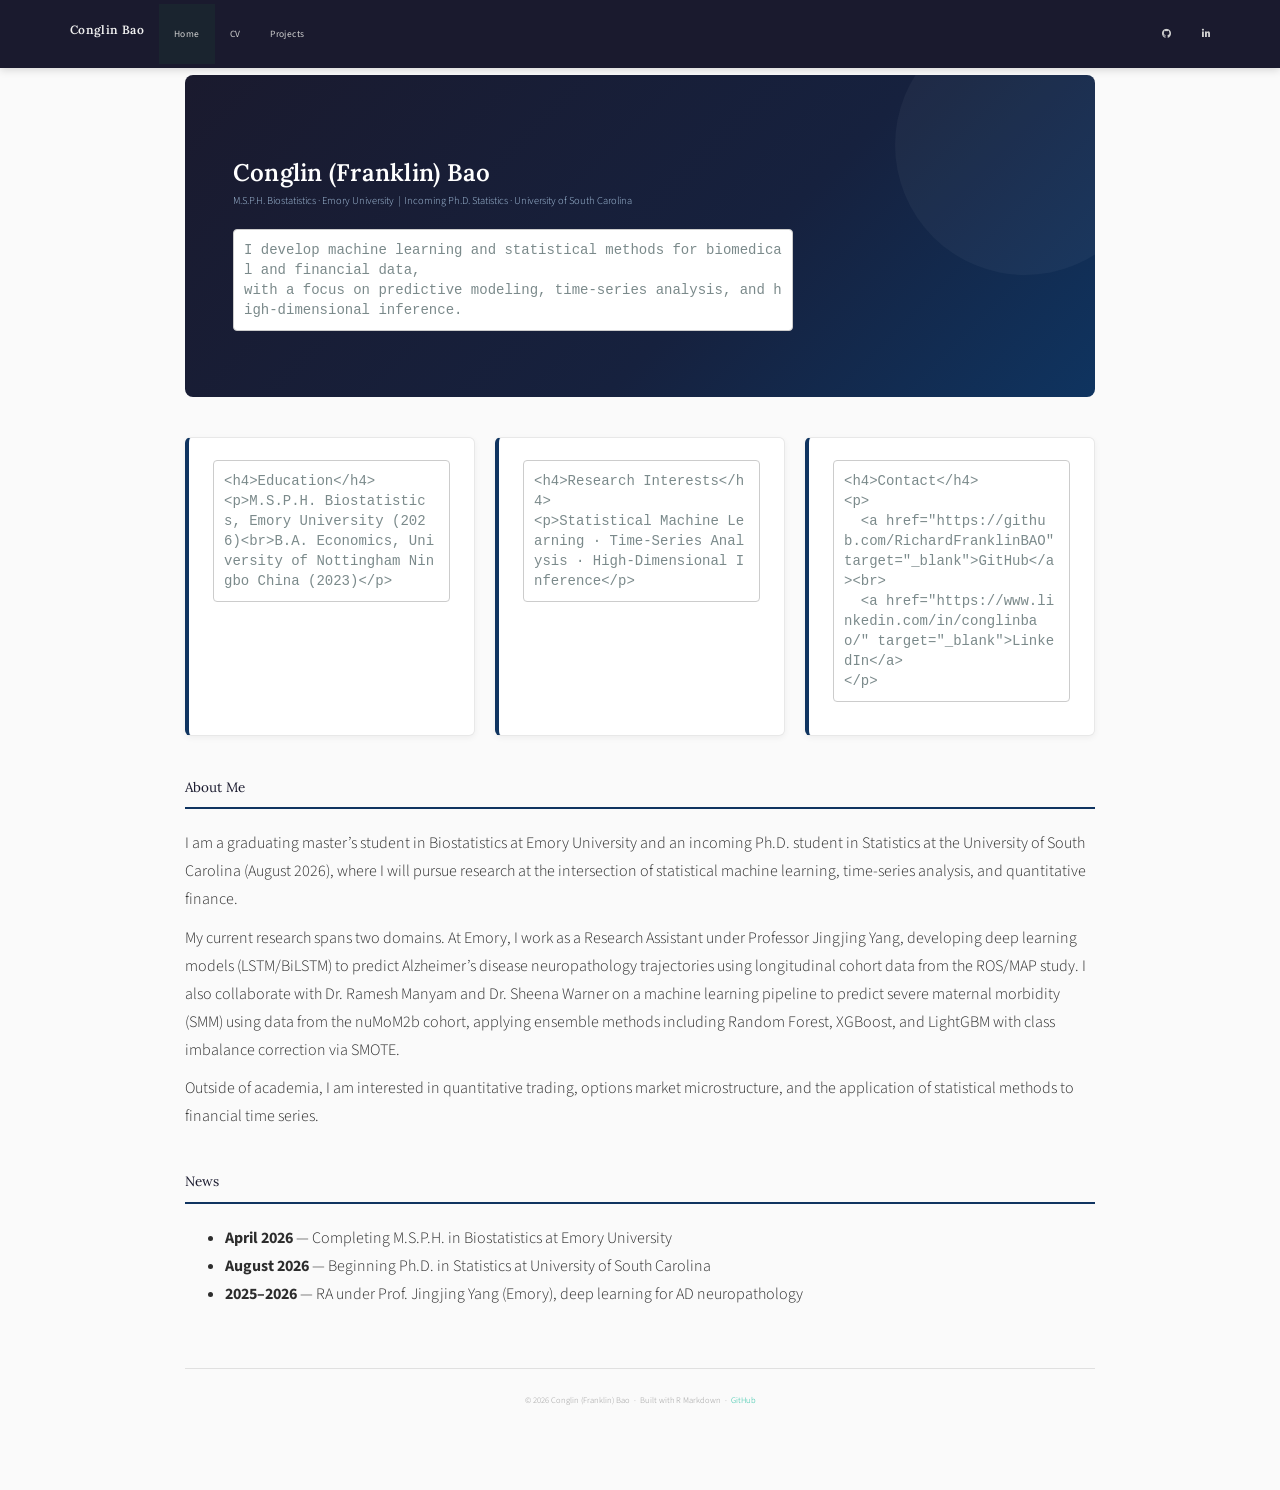
==== docs/index.html @ eaeabb2d "initial website" ====
<!DOCTYPE html>

<html>

<head>

<meta charset="utf-8" />
<meta name="generator" content="pandoc" />
<meta http-equiv="X-UA-Compatible" content="IE=EDGE" />




<title>index.knit</title>

<script src="site_libs/header-attrs-2.28/header-attrs.js"></script>
<script src="site_libs/jquery-3.6.0/jquery-3.6.0.min.js"></script>
<meta name="viewport" content="width=device-width, initial-scale=1" />
<link href="site_libs/bootstrap-3.3.5/css/flatly.min.css" rel="stylesheet" />
<script src="site_libs/bootstrap-3.3.5/js/bootstrap.min.js"></script>
<script src="site_libs/bootstrap-3.3.5/shim/html5shiv.min.js"></script>
<script src="site_libs/bootstrap-3.3.5/shim/respond.min.js"></script>
<style>h1 {font-size: 34px;}
       h1.title {font-size: 38px;}
       h2 {font-size: 30px;}
       h3 {font-size: 24px;}
       h4 {font-size: 18px;}
       h5 {font-size: 16px;}
       h6 {font-size: 12px;}
       code {color: inherit; background-color: rgba(0, 0, 0, 0.04);}
       pre:not([class]) { background-color: white }</style>
<script src="site_libs/navigation-1.1/tabsets.js"></script>
<link href="site_libs/font-awesome-6.4.2/css/all.min.css" rel="stylesheet" />
<link href="site_libs/font-awesome-6.4.2/css/v4-shims.min.css" rel="stylesheet" />

<style type="text/css">
  code{white-space: pre-wrap;}
  span.smallcaps{font-variant: small-caps;}
  span.underline{text-decoration: underline;}
  div.column{display: inline-block; vertical-align: top; width: 50%;}
  div.hanging-indent{margin-left: 1.5em; text-indent: -1.5em;}
  ul.task-list{list-style: none;}
    </style>







<link rel="stylesheet" href="styles.css" type="text/css" />



<style type = "text/css">
.main-container {
  max-width: 940px;
  margin-left: auto;
  margin-right: auto;
}
img {
  max-width:100%;
}
.tabbed-pane {
  padding-top: 12px;
}
.html-widget {
  margin-bottom: 20px;
}
button.code-folding-btn:focus {
  outline: none;
}
summary {
  display: list-item;
}
details > summary > p:only-child {
  display: inline;
}
pre code {
  padding: 0;
}
</style>


<style type="text/css">
.dropdown-submenu {
  position: relative;
}
.dropdown-submenu>.dropdown-menu {
  top: 0;
  left: 100%;
  margin-top: -6px;
  margin-left: -1px;
  border-radius: 0 6px 6px 6px;
}
.dropdown-submenu:hover>.dropdown-menu {
  display: block;
}
.dropdown-submenu>a:after {
  display: block;
  content: " ";
  float: right;
  width: 0;
  height: 0;
  border-color: transparent;
  border-style: solid;
  border-width: 5px 0 5px 5px;
  border-left-color: #cccccc;
  margin-top: 5px;
  margin-right: -10px;
}
.dropdown-submenu:hover>a:after {
  border-left-color: #adb5bd;
}
.dropdown-submenu.pull-left {
  float: none;
}
.dropdown-submenu.pull-left>.dropdown-menu {
  left: -100%;
  margin-left: 10px;
  border-radius: 6px 0 6px 6px;
}
</style>

<script type="text/javascript">
// manage active state of menu based on current page
$(document).ready(function () {
  // active menu anchor
  href = window.location.pathname
  href = href.substr(href.lastIndexOf('/') + 1)
  if (href === "")
    href = "index.html";
  var menuAnchor = $('a[href="' + href + '"]');

  // mark the anchor link active (and if it's in a dropdown, also mark that active)
  var dropdown = menuAnchor.closest('li.dropdown');
  if (window.bootstrap) { // Bootstrap 4+
    menuAnchor.addClass('active');
    dropdown.find('> .dropdown-toggle').addClass('active');
  } else { // Bootstrap 3
    menuAnchor.parent().addClass('active');
    dropdown.addClass('active');
  }

  // Navbar adjustments
  var navHeight = $(".navbar").first().height() + 15;
  var style = document.createElement('style');
  var pt = "padding-top: " + navHeight + "px; ";
  var mt = "margin-top: -" + navHeight + "px; ";
  var css = "";
  // offset scroll position for anchor links (for fixed navbar)
  for (var i = 1; i <= 6; i++) {
    css += ".section h" + i + "{ " + pt + mt + "}\n";
  }
  style.innerHTML = "body {" + pt + "padding-bottom: 40px; }\n" + css;
  document.head.appendChild(style);
});
</script>

<!-- tabsets -->

<style type="text/css">
.tabset-dropdown > .nav-tabs {
  display: inline-table;
  max-height: 500px;
  min-height: 44px;
  overflow-y: auto;
  border: 1px solid #ddd;
  border-radius: 4px;
}

.tabset-dropdown > .nav-tabs > li.active:before, .tabset-dropdown > .nav-tabs.nav-tabs-open:before {
  content: "\e259";
  font-family: 'Glyphicons Halflings';
  display: inline-block;
  padding: 10px;
  border-right: 1px solid #ddd;
}

.tabset-dropdown > .nav-tabs.nav-tabs-open > li.active:before {
  content: "\e258";
  font-family: 'Glyphicons Halflings';
  border: none;
}

.tabset-dropdown > .nav-tabs > li.active {
  display: block;
}

.tabset-dropdown > .nav-tabs > li > a,
.tabset-dropdown > .nav-tabs > li > a:focus,
.tabset-dropdown > .nav-tabs > li > a:hover {
  border: none;
  display: inline-block;
  border-radius: 4px;
  background-color: transparent;
}

.tabset-dropdown > .nav-tabs.nav-tabs-open > li {
  display: block;
  float: none;
}

.tabset-dropdown > .nav-tabs > li {
  display: none;
}
</style>

<!-- code folding -->




</head>

<body>


<div class="container-fluid main-container">




<div class="navbar navbar-default  navbar-fixed-top" role="navigation">
  <div class="container">
    <div class="navbar-header">
      <button type="button" class="navbar-toggle collapsed" data-toggle="collapse" data-bs-toggle="collapse" data-target="#navbar" data-bs-target="#navbar">
        <span class="icon-bar"></span>
        <span class="icon-bar"></span>
        <span class="icon-bar"></span>
      </button>
      <a class="navbar-brand" href="index.html">Conglin Bao</a>
    </div>
    <div id="navbar" class="navbar-collapse collapse">
      <ul class="nav navbar-nav">
        <li>
  <a href="index.html">Home</a>
</li>
<li>
  <a href="cv.html">CV</a>
</li>
<li>
  <a href="projects.html">Projects</a>
</li>
      </ul>
      <ul class="nav navbar-nav navbar-right">
        <li>
  <a href="https://github.com/RichardFranklinBAO">
    <span class="fa fa-github"></span>
     
  </a>
</li>
<li>
  <a href="https://www.linkedin.com/in/conglinbao/">
    <span class="fa fa-linkedin"></span>
     
  </a>
</li>
      </ul>
    </div><!--/.nav-collapse -->
  </div><!--/.container -->
</div><!--/.navbar -->

<div id="header">




</div>


<div class="hero-banner">
<h1>
Conglin (Franklin) Bao
</h1>
<div class="subtitle">
M.S.P.H. Biostatistics · Emory University  |  Incoming Ph.D. Statistics
· University of South Carolina
</div>
<div class="tagline">
<pre><code>I develop machine learning and statistical methods for biomedical and financial data,
with a focus on predictive modeling, time-series analysis, and high-dimensional inference.</code></pre>
</div>
</div>
<div class="info-cards">
<div class="info-card">
<pre><code>&lt;h4&gt;Education&lt;/h4&gt;
&lt;p&gt;M.S.P.H. Biostatistics, Emory University (2026)&lt;br&gt;B.A. Economics, University of Nottingham Ningbo China (2023)&lt;/p&gt;</code></pre>
</div>
<div class="info-card">
<pre><code>&lt;h4&gt;Research Interests&lt;/h4&gt;
&lt;p&gt;Statistical Machine Learning · Time-Series Analysis · High-Dimensional Inference&lt;/p&gt;</code></pre>
</div>
<div class="info-card">
<pre><code>&lt;h4&gt;Contact&lt;/h4&gt;
&lt;p&gt;
  &lt;a href=&quot;https://github.com/RichardFranklinBAO&quot; target=&quot;_blank&quot;&gt;GitHub&lt;/a&gt;&lt;br&gt;
  &lt;a href=&quot;https://www.linkedin.com/in/conglinbao/&quot; target=&quot;_blank&quot;&gt;LinkedIn&lt;/a&gt;
&lt;/p&gt;</code></pre>
</div>
</div>
<div class="section-title">
About Me
</div>
<p>I am a graduating master’s student in Biostatistics at Emory
University and an incoming Ph.D. student in Statistics at the University
of South Carolina (August 2026), where I will pursue research at the
intersection of statistical machine learning, time-series analysis, and
quantitative finance.</p>
<p>My current research spans two domains. At Emory, I work as a Research
Assistant under Professor Jingjing Yang, developing deep learning models
(LSTM/BiLSTM) to predict Alzheimer’s disease neuropathology trajectories
using longitudinal cohort data from the ROS/MAP study. I also
collaborate with Dr. Ramesh Manyam and Dr. Sheena Warner on a machine
learning pipeline to predict severe maternal morbidity (SMM) using data
from the nuMoM2b cohort, applying ensemble methods including Random
Forest, XGBoost, and LightGBM with class imbalance correction via
SMOTE.</p>
<p>Outside of academia, I am interested in quantitative trading, options
market microstructure, and the application of statistical methods to
financial time series.</p>
<div class="section-title">
News
</div>
<ul>
<li><strong>April 2026</strong> — Completing M.S.P.H. in Biostatistics
at Emory University</li>
<li><strong>August 2026</strong> — Beginning Ph.D. in Statistics at
University of South Carolina</li>
<li><strong>2025–2026</strong> — RA under Prof. Jingjing Yang (Emory),
deep learning for AD neuropathology</li>
</ul>
<div class="site-footer">
<p>© 2026 Conglin (Franklin) Bao  ·  Built with R Markdown  · 
<a href="https://github.com/RichardFranklinBAO" target="_blank">GitHub</a></p>
</div>




</div>

<script>

// add bootstrap table styles to pandoc tables
function bootstrapStylePandocTables() {
  $('tr.odd').parent('tbody').parent('table').addClass('table table-condensed');
}
$(document).ready(function () {
  bootstrapStylePandocTables();
});


</script>

<!-- tabsets -->

<script>
$(document).ready(function () {
  window.buildTabsets("TOC");
});

$(document).ready(function () {
  $('.tabset-dropdown > .nav-tabs > li').click(function () {
    $(this).parent().toggleClass('nav-tabs-open');
  });
});
</script>

<!-- code folding -->


<!-- dynamically load mathjax for compatibility with self-contained -->
<script>
  (function () {
    var script = document.createElement("script");
    script.type = "text/javascript";
    script.src  = "https://mathjax.rstudio.com/latest/MathJax.js?config=TeX-AMS-MML_HTMLorMML";
    document.getElementsByTagName("head")[0].appendChild(script);
  })();
</script>

</body>
</html>
---- docs/site_libs/bootstrap-3.3.5/css/flatly.min.css ----
@font-face {
  font-family: 'Lato';
  font-style: normal;
  font-weight: 400;
  src: url(fonts/Lato.ttf) format('truetype');
}
@font-face {
  font-family: 'Lato';
  font-style: normal;
  font-weight: 700;
  src: url(fonts/LatoBold.ttf) format('truetype');
}
@font-face {
  font-family: 'Lato';
  font-style: italic;
  font-weight: 400;
  src: url(fonts/LatoItalic.ttf) format('truetype');
}

/*!
 * bootswatch v3.3.6
 * Homepage: http://bootswatch.com
 * Copyright 2012-2015 Thomas Park
 * Licensed under MIT
 * Based on Bootstrap
*//*!
 * Bootstrap v3.3.6 (http://getbootstrap.com)
 * Copyright 2011-2015 Twitter, Inc.
 * Licensed under MIT (https://github.com/twbs/bootstrap/blob/master/LICENSE)
 *//*! normalize.css v3.0.3 | MIT License | github.com/necolas/normalize.css */html{font-family:sans-serif;-ms-text-size-adjust:100%;-webkit-text-size-adjust:100%}body{margin:0}article,aside,details,figcaption,figure,footer,header,hgroup,main,menu,nav,section,summary{display:block}audio,canvas,progress,video{display:inline-block;vertical-align:baseline}audio:not([controls]){display:none;height:0}[hidden],template{display:none}a{background-color:transparent}a:active,a:hover{outline:0}abbr[title]{border-bottom:1px dotted}b,strong{font-weight:bold}dfn{font-style:italic}h1{font-size:2em;margin:0.67em 0}mark{background:#ff0;color:#000}small{font-size:80%}sub,sup{font-size:75%;line-height:0;position:relative;vertical-align:baseline}sup{top:-0.5em}sub{bottom:-0.25em}img{border:0}svg:not(:root){overflow:hidden}figure{margin:1em 40px}hr{-webkit-box-sizing:content-box;-moz-box-sizing:content-box;box-sizing:content-box;height:0}pre{overflow:auto}code,kbd,pre,samp{font-family:monospace, monospace;font-size:1em}button,input,optgroup,select,textarea{color:inherit;font:inherit;margin:0}button{overflow:visible}button,select{text-transform:none}button,html input[type="button"],input[type="reset"],input[type="submit"]{-webkit-appearance:button;cursor:pointer}button[disabled],html input[disabled]{cursor:default}button::-moz-focus-inner,input::-moz-focus-inner{border:0;padding:0}input{line-height:normal}input[type="checkbox"],input[type="radio"]{-webkit-box-sizing:border-box;-moz-box-sizing:border-box;box-sizing:border-box;padding:0}input[type="number"]::-webkit-inner-spin-button,input[type="number"]::-webkit-outer-spin-button{height:auto}input[type="search"]{-webkit-appearance:textfield;-webkit-box-sizing:content-box;-moz-box-sizing:content-box;box-sizing:content-box}input[type="search"]::-webkit-search-cancel-button,input[type="search"]::-webkit-search-decoration{-webkit-appearance:none}fieldset{border:1px solid #c0c0c0;margin:0 2px;padding:0.35em 0.625em 0.75em}legend{border:0;padding:0}textarea{overflow:auto}optgroup{font-weight:bold}table{border-collapse:collapse;border-spacing:0}td,th{padding:0}/*! Source: https://github.com/h5bp/html5-boilerplate/blob/master/src/css/main.css */@media print{*,*:before,*:after{background:transparent !important;color:#000 !important;-webkit-box-shadow:none !important;box-shadow:none !important;text-shadow:none !important}a,a:visited{text-decoration:underline}a[href]:after{content:" (" attr(href) ")"}abbr[title]:after{content:" (" attr(title) ")"}a[href^="#"]:after,a[href^="javascript:"]:after{content:""}pre,blockquote{border:1px solid #999;page-break-inside:avoid}thead{display:table-header-group}tr,img{page-break-inside:avoid}img{max-width:100% !important}p,h2,h3{orphans:3;widows:3}h2,h3{page-break-after:avoid}.navbar{display:none}.btn>.caret,.dropup>.btn>.caret{border-top-color:#000 !important}.label{border:1px solid #000}.table{border-collapse:collapse !important}.table td,.table th{background-color:#fff !important}.table-bordered th,.table-bordered td{border:1px solid #ddd !important}}@font-face{font-family:'Glyphicons Halflings';src:url('../fonts/glyphicons-halflings-regular.eot');src:url('../fonts/glyphicons-halflings-regular.eot?#iefix') format('embedded-opentype'),url('../fonts/glyphicons-halflings-regular.woff') format('woff'),url('../fonts/glyphicons-halflings-regular.ttf') format('truetype'),url('../fonts/glyphicons-halflings-regular.svg#glyphicons_halflingsregular') format('svg')}.glyphicon{position:relative;top:1px;display:inline-block;font-family:'Glyphicons Halflings';font-style:normal;font-weight:normal;line-height:1;-webkit-font-smoothing:antialiased;-moz-osx-font-smoothing:grayscale}.glyphicon-asterisk:before{content:"\002a"}.glyphicon-plus:before{content:"\002b"}.glyphicon-euro:before,.glyphicon-eur:before{content:"\20ac"}.glyphicon-minus:before{content:"\2212"}.glyphicon-cloud:before{content:"\2601"}.glyphicon-envelope:before{content:"\2709"}.glyphicon-pencil:before{content:"\270f"}.glyphicon-glass:before{content:"\e001"}.glyphicon-music:before{content:"\e002"}.glyphicon-search:before{content:"\e003"}.glyphicon-heart:before{content:"\e005"}.glyphicon-star:before{content:"\e006"}.glyphicon-star-empty:before{content:"\e007"}.glyphicon-user:before{content:"\e008"}.glyphicon-film:before{content:"\e009"}.glyphicon-th-large:before{content:"\e010"}.glyphicon-th:before{content:"\e011"}.glyphicon-th-list:before{content:"\e012"}.glyphicon-ok:before{content:"\e013"}.glyphicon-remove:before{content:"\e014"}.glyphicon-zoom-in:before{content:"\e015"}.glyphicon-zoom-out:before{content:"\e016"}.glyphicon-off:before{content:"\e017"}.glyphicon-signal:before{content:"\e018"}.glyphicon-cog:before{content:"\e019"}.glyphicon-trash:before{content:"\e020"}.glyphicon-home:before{content:"\e021"}.glyphicon-file:before{content:"\e022"}.glyphicon-time:before{content:"\e023"}.glyphicon-road:before{content:"\e024"}.glyphicon-download-alt:before{content:"\e025"}.glyphicon-download:before{content:"\e026"}.glyphicon-upload:before{content:"\e027"}.glyphicon-inbox:before{content:"\e028"}.glyphicon-play-circle:before{content:"\e029"}.glyphicon-repeat:before{content:"\e030"}.glyphicon-refresh:before{content:"\e031"}.glyphicon-list-alt:before{content:"\e032"}.glyphicon-lock:before{content:"\e033"}.glyphicon-flag:before{content:"\e034"}.glyphicon-headphones:before{content:"\e035"}.glyphicon-volume-off:before{content:"\e036"}.glyphicon-volume-down:before{content:"\e037"}.glyphicon-volume-up:before{content:"\e038"}.glyphicon-qrcode:before{content:"\e039"}.glyphicon-barcode:before{content:"\e040"}.glyphicon-tag:before{content:"\e041"}.glyphicon-tags:before{content:"\e042"}.glyphicon-book:before{content:"\e043"}.glyphicon-bookmark:before{content:"\e044"}.glyphicon-print:before{content:"\e045"}.glyphicon-camera:before{content:"\e046"}.glyphicon-font:before{content:"\e047"}.glyphicon-bold:before{content:"\e048"}.glyphicon-italic:before{content:"\e049"}.glyphicon-text-height:before{content:"\e050"}.glyphicon-text-width:before{content:"\e051"}.glyphicon-align-left:before{content:"\e052"}.glyphicon-align-center:before{content:"\e053"}.glyphicon-align-right:before{content:"\e054"}.glyphicon-align-justify:before{content:"\e055"}.glyphicon-list:before{content:"\e056"}.glyphicon-indent-left:before{content:"\e057"}.glyphicon-indent-right:before{content:"\e058"}.glyphicon-facetime-video:before{content:"\e059"}.glyphicon-picture:before{content:"\e060"}.glyphicon-map-marker:before{content:"\e062"}.glyphicon-adjust:before{content:"\e063"}.glyphicon-tint:before{content:"\e064"}.glyphicon-edit:before{content:"\e065"}.glyphicon-share:before{content:"\e066"}.glyphicon-check:before{content:"\e067"}.glyphicon-move:before{content:"\e068"}.glyphicon-step-backward:before{content:"\e069"}.glyphicon-fast-backward:before{content:"\e070"}.glyphicon-backward:before{content:"\e071"}.glyphicon-play:before{content:"\e072"}.glyphicon-pause:before{content:"\e073"}.glyphicon-stop:before{content:"\e074"}.glyphicon-forward:before{content:"\e075"}.glyphicon-fast-forward:before{content:"\e076"}.glyphicon-step-forward:before{content:"\e077"}.glyphicon-eject:before{content:"\e078"}.glyphicon-chevron-left:before{content:"\e079"}.glyphicon-chevron-right:before{content:"\e080"}.glyphicon-plus-sign:before{content:"\e081"}.glyphicon-minus-sign:before{content:"\e082"}.glyphicon-remove-sign:before{content:"\e083"}.glyphicon-ok-sign:before{content:"\e084"}.glyphicon-question-sign:before{content:"\e085"}.glyphicon-info-sign:before{content:"\e086"}.glyphicon-screenshot:before{content:"\e087"}.glyphicon-remove-circle:before{content:"\e088"}.glyphicon-ok-circle:before{content:"\e089"}.glyphicon-ban-circle:before{content:"\e090"}.glyphicon-arrow-left:before{content:"\e091"}.glyphicon-arrow-right:before{content:"\e092"}.glyphicon-arrow-up:before{content:"\e093"}.glyphicon-arrow-down:before{content:"\e094"}.glyphicon-share-alt:before{content:"\e095"}.glyphicon-resize-full:before{content:"\e096"}.glyphicon-resize-small:before{content:"\e097"}.glyphicon-exclamation-sign:before{content:"\e101"}.glyphicon-gift:before{content:"\e102"}.glyphicon-leaf:before{content:"\e103"}.glyphicon-fire:before{content:"\e104"}.glyphicon-eye-open:before{content:"\e105"}.glyphicon-eye-close:before{content:"\e106"}.glyphicon-warning-sign:before{content:"\e107"}.glyphicon-plane:before{content:"\e108"}.glyphicon-calendar:before{content:"\e109"}.glyphicon-random:before{content:"\e110"}.glyphicon-comment:before{content:"\e111"}.glyphicon-magnet:before{content:"\e112"}.glyphicon-chevron-up:before{content:"\e113"}.glyphicon-chevron-down:before{content:"\e114"}.glyphicon-retweet:before{content:"\e115"}.glyphicon-shopping-cart:before{content:"\e116"}.glyphicon-folder-close:before{content:"\e117"}.glyphicon-folder-open:before{content:"\e118"}.glyphicon-resize-vertical:before{content:"\e119"}.glyphicon-resize-horizontal:before{content:"\e120"}.glyphicon-hdd:before{content:"\e121"}.glyphicon-bullhorn:before{content:"\e122"}.glyphicon-bell:before{content:"\e123"}.glyphicon-certificate:before{content:"\e124"}.glyphicon-thumbs-up:before{content:"\e125"}.glyphicon-thumbs-down:before{content:"\e126"}.glyphicon-hand-right:before{content:"\e127"}.glyphicon-hand-left:before{content:"\e128"}.glyphicon-hand-up:before{content:"\e129"}.glyphicon-hand-down:before{content:"\e130"}.glyphicon-circle-arrow-right:before{content:"\e131"}.glyphicon-circle-arrow-left:before{content:"\e132"}.glyphicon-circle-arrow-up:before{content:"\e133"}.glyphicon-circle-arrow-down:before{content:"\e134"}.glyphicon-globe:before{content:"\e135"}.glyphicon-wrench:before{content:"\e136"}.glyphicon-tasks:before{content:"\e137"}.glyphicon-filter:before{content:"\e138"}.glyphicon-briefcase:before{content:"\e139"}.glyphicon-fullscreen:before{content:"\e140"}.glyphicon-dashboard:before{content:"\e141"}.glyphicon-paperclip:before{content:"\e142"}.glyphicon-heart-empty:before{content:"\e143"}.glyphicon-link:before{content:"\e144"}.glyphicon-phone:before{content:"\e145"}.glyphicon-pushpin:before{content:"\e146"}.glyphicon-usd:before{content:"\e148"}.glyphicon-gbp:before{content:"\e149"}.glyphicon-sort:before{content:"\e150"}.glyphicon-sort-by-alphabet:before{content:"\e151"}.glyphicon-sort-by-alphabet-alt:before{content:"\e152"}.glyphicon-sort-by-order:before{content:"\e153"}.glyphicon-sort-by-order-alt:before{content:"\e154"}.glyphicon-sort-by-attributes:before{content:"\e155"}.glyphicon-sort-by-attributes-alt:before{content:"\e156"}.glyphicon-unchecked:before{content:"\e157"}.glyphicon-expand:before{content:"\e158"}.glyphicon-collapse-down:before{content:"\e159"}.glyphicon-collapse-up:before{content:"\e160"}.glyphicon-log-in:before{content:"\e161"}.glyphicon-flash:before{content:"\e162"}.glyphicon-log-out:before{content:"\e163"}.glyphicon-new-window:before{content:"\e164"}.glyphicon-record:before{content:"\e165"}.glyphicon-save:before{content:"\e166"}.glyphicon-open:before{content:"\e167"}.glyphicon-saved:before{content:"\e168"}.glyphicon-import:before{content:"\e169"}.glyphicon-export:before{content:"\e170"}.glyphicon-send:before{content:"\e171"}.glyphicon-floppy-disk:before{content:"\e172"}.glyphicon-floppy-saved:before{content:"\e173"}.glyphicon-floppy-remove:before{content:"\e174"}.glyphicon-floppy-save:before{content:"\e175"}.glyphicon-floppy-open:before{content:"\e176"}.glyphicon-credit-card:before{content:"\e177"}.glyphicon-transfer:before{content:"\e178"}.glyphicon-cutlery:before{content:"\e179"}.glyphicon-header:before{content:"\e180"}.glyphicon-compressed:before{content:"\e181"}.glyphicon-earphone:before{content:"\e182"}.glyphicon-phone-alt:before{content:"\e183"}.glyphicon-tower:before{content:"\e184"}.glyphicon-stats:before{content:"\e185"}.glyphicon-sd-video:before{content:"\e186"}.glyphicon-hd-video:before{content:"\e187"}.glyphicon-subtitles:before{content:"\e188"}.glyphicon-sound-stereo:before{content:"\e189"}.glyphicon-sound-dolby:before{content:"\e190"}.glyphicon-sound-5-1:before{content:"\e191"}.glyphicon-sound-6-1:before{content:"\e192"}.glyphicon-sound-7-1:before{content:"\e193"}.glyphicon-copyright-mark:before{content:"\e194"}.glyphicon-registration-mark:before{content:"\e195"}.glyphicon-cloud-download:before{content:"\e197"}.glyphicon-cloud-upload:before{content:"\e198"}.glyphicon-tree-conifer:before{content:"\e199"}.glyphicon-tree-deciduous:before{content:"\e200"}.glyphicon-cd:before{content:"\e201"}.glyphicon-save-file:before{content:"\e202"}.glyphicon-open-file:before{content:"\e203"}.glyphicon-level-up:before{content:"\e204"}.glyphicon-copy:before{content:"\e205"}.glyphicon-paste:before{content:"\e206"}.glyphicon-alert:before{content:"\e209"}.glyphicon-equalizer:before{content:"\e210"}.glyphicon-king:before{content:"\e211"}.glyphicon-queen:before{content:"\e212"}.glyphicon-pawn:before{content:"\e213"}.glyphicon-bishop:before{content:"\e214"}.glyphicon-knight:before{content:"\e215"}.glyphicon-baby-formula:before{content:"\e216"}.glyphicon-tent:before{content:"\26fa"}.glyphicon-blackboard:before{content:"\e218"}.glyphicon-bed:before{content:"\e219"}.glyphicon-apple:before{content:"\f8ff"}.glyphicon-erase:before{content:"\e221"}.glyphicon-hourglass:before{content:"\231b"}.glyphicon-lamp:before{content:"\e223"}.glyphicon-duplicate:before{content:"\e224"}.glyphicon-piggy-bank:before{content:"\e225"}.glyphicon-scissors:before{content:"\e226"}.glyphicon-bitcoin:before{content:"\e227"}.glyphicon-btc:before{content:"\e227"}.glyphicon-xbt:before{content:"\e227"}.glyphicon-yen:before{content:"\00a5"}.glyphicon-jpy:before{content:"\00a5"}.glyphicon-ruble:before{content:"\20bd"}.glyphicon-rub:before{content:"\20bd"}.glyphicon-scale:before{content:"\e230"}.glyphicon-ice-lolly:before{content:"\e231"}.glyphicon-ice-lolly-tasted:before{content:"\e232"}.glyphicon-education:before{content:"\e233"}.glyphicon-option-horizontal:before{content:"\e234"}.glyphicon-option-vertical:before{content:"\e235"}.glyphicon-menu-hamburger:before{content:"\e236"}.glyphicon-modal-window:before{content:"\e237"}.glyphicon-oil:before{content:"\e238"}.glyphicon-grain:before{content:"\e239"}.glyphicon-sunglasses:before{content:"\e240"}.glyphicon-text-size:before{content:"\e241"}.glyphicon-text-color:before{content:"\e242"}.glyphicon-text-background:before{content:"\e243"}.glyphicon-object-align-top:before{content:"\e244"}.glyphicon-object-align-bottom:before{content:"\e245"}.glyphicon-object-align-horizontal:before{content:"\e246"}.glyphicon-object-align-left:before{content:"\e247"}.glyphicon-object-align-vertical:before{content:"\e248"}.glyphicon-object-align-right:before{content:"\e249"}.glyphicon-triangle-right:before{content:"\e250"}.glyphicon-triangle-left:before{content:"\e251"}.glyphicon-triangle-bottom:before{content:"\e252"}.glyphicon-triangle-top:before{content:"\e253"}.glyphicon-console:before{content:"\e254"}.glyphicon-superscript:before{content:"\e255"}.glyphicon-subscript:before{content:"\e256"}.glyphicon-menu-left:before{content:"\e257"}.glyphicon-menu-right:before{content:"\e258"}.glyphicon-menu-down:before{content:"\e259"}.glyphicon-menu-up:before{content:"\e260"}*{-webkit-box-sizing:border-box;-moz-box-sizing:border-box;box-sizing:border-box}*:before,*:after{-webkit-box-sizing:border-box;-moz-box-sizing:border-box;box-sizing:border-box}html{font-size:10px;-webkit-tap-highlight-color:rgba(0,0,0,0)}body{font-family:"Lato","Helvetica Neue",Helvetica,Arial,sans-serif;font-size:15px;line-height:1.42857143;color:#2c3e50;background-color:#ffffff}input,button,select,textarea{font-family:inherit;font-size:inherit;line-height:inherit}a{color:#18bc9c;text-decoration:none}a:hover,a:focus{color:#18bc9c;text-decoration:underline}a:focus{outline:thin dotted;outline:5px auto -webkit-focus-ring-color;outline-offset:-2px}figure{margin:0}img{vertical-align:middle}.img-responsive,.thumbnail>img,.thumbnail a>img,.carousel-inner>.item>img,.carousel-inner>.item>a>img{display:block;max-width:100%;height:auto}.img-rounded{border-radius:6px}.img-thumbnail{padding:4px;line-height:1.42857143;background-color:#ffffff;border:1px solid #ecf0f1;border-radius:4px;-webkit-transition:all .2s ease-in-out;-o-transition:all .2s ease-in-out;transition:all .2s ease-in-out;display:inline-block;max-width:100%;height:auto}.img-circle{border-radius:50%}hr{margin-top:21px;margin-bottom:21px;border:0;border-top:1px solid #ecf0f1}.sr-only{position:absolute;width:1px;height:1px;margin:-1px;padding:0;overflow:hidden;clip:rect(0, 0, 0, 0);border:0}.sr-only-focusable:active,.sr-only-focusable:focus{position:static;width:auto;height:auto;margin:0;overflow:visible;clip:auto}[role="button"]{cursor:pointer}h1,h2,h3,h4,h5,h6,.h1,.h2,.h3,.h4,.h5,.h6{font-family:"Lato","Helvetica Neue",Helvetica,Arial,sans-serif;font-weight:400;line-height:1.1;color:inherit}h1 small,h2 small,h3 small,h4 small,h5 small,h6 small,.h1 small,.h2 small,.h3 small,.h4 small,.h5 small,.h6 small,h1 .small,h2 .small,h3 .small,h4 .small,h5 .small,h6 .small,.h1 .small,.h2 .small,.h3 .small,.h4 .small,.h5 .small,.h6 .small{font-weight:normal;line-height:1;color:#b4bcc2}h1,.h1,h2,.h2,h3,.h3{margin-top:21px;margin-bottom:10.5px}h1 small,.h1 small,h2 small,.h2 small,h3 small,.h3 small,h1 .small,.h1 .small,h2 .small,.h2 .small,h3 .small,.h3 .small{font-size:65%}h4,.h4,h5,.h5,h6,.h6{margin-top:10.5px;margin-bottom:10.5px}h4 small,.h4 small,h5 small,.h5 small,h6 small,.h6 small,h4 .small,.h4 .small,h5 .small,.h5 .small,h6 .small,.h6 .small{font-size:75%}h1,.h1{font-size:39px}h2,.h2{font-size:32px}h3,.h3{font-size:26px}h4,.h4{font-size:19px}h5,.h5{font-size:15px}h6,.h6{font-size:13px}p{margin:0 0 10.5px}.lead{margin-bottom:21px;font-size:17px;font-weight:300;line-height:1.4}@media (min-width:768px){.lead{font-size:22.5px}}small,.small{font-size:86%}mark,.mark{background-color:#f39c12;padding:.2em}.text-left{text-align:left}.text-right{text-align:right}.text-center{text-align:center}.text-justify{text-align:justify}.text-nowrap{white-space:nowrap}.text-lowercase{text-transform:lowercase}.text-uppercase{text-transform:uppercase}.text-capitalize{text-transform:capitalize}.text-muted{color:#b4bcc2}.text-primary{color:#2c3e50}a.text-primary:hover,a.text-primary:focus{color:#1a242f}.text-success{color:#ffffff}a.text-success:hover,a.text-success:focus{color:#e6e6e6}.text-info{color:#ffffff}a.text-info:hover,a.text-info:focus{color:#e6e6e6}.text-warning{color:#ffffff}a.text-warning:hover,a.text-warning:focus{color:#e6e6e6}.text-danger{color:#ffffff}a.text-danger:hover,a.text-danger:focus{color:#e6e6e6}.bg-primary{color:#fff;background-color:#2c3e50}a.bg-primary:hover,a.bg-primary:focus{background-color:#1a242f}.bg-success{background-color:#18bc9c}a.bg-success:hover,a.bg-success:focus{background-color:#128f76}.bg-info{background-color:#3498db}a.bg-info:hover,a.bg-info:focus{background-color:#217dbb}.bg-warning{background-color:#f39c12}a.bg-warning:hover,a.bg-warning:focus{background-color:#c87f0a}.bg-danger{background-color:#e74c3c}a.bg-danger:hover,a.bg-danger:focus{background-color:#d62c1a}.page-header{padding-bottom:9.5px;margin:42px 0 21px;border-bottom:1px solid transparent}ul,ol{margin-top:0;margin-bottom:10.5px}ul ul,ol ul,ul ol,ol ol{margin-bottom:0}.list-unstyled{padding-left:0;list-style:none}.list-inline{padding-left:0;list-style:none;margin-left:-5px}.list-inline>li{display:inline-block;padding-left:5px;padding-right:5px}dl{margin-top:0;margin-bottom:21px}dt,dd{line-height:1.42857143}dt{font-weight:bold}dd{margin-left:0}@media (min-width:768px){.dl-horizontal dt{float:left;width:160px;clear:left;text-align:right;overflow:hidden;text-overflow:ellipsis;white-space:nowrap}.dl-horizontal dd{margin-left:180px}}abbr[title],abbr[data-original-title]{cursor:help;border-bottom:1px dotted #b4bcc2}.initialism{font-size:90%;text-transform:uppercase}blockquote{padding:10.5px 21px;margin:0 0 21px;font-size:18.75px;border-left:5px solid #ecf0f1}blockquote p:last-child,blockquote ul:last-child,blockquote ol:last-child{margin-bottom:0}blockquote footer,blockquote small,blockquote .small{display:block;font-size:80%;line-height:1.42857143;color:#b4bcc2}blockquote footer:before,blockquote small:before,blockquote .small:before{content:'\2014 \00A0'}.blockquote-reverse,blockquote.pull-right{padding-right:15px;padding-left:0;border-right:5px solid #ecf0f1;border-left:0;text-align:right}.blockquote-reverse footer:before,blockquote.pull-right footer:before,.blockquote-reverse small:before,blockquote.pull-right small:before,.blockquote-reverse .small:before,blockquote.pull-right .small:before{content:''}.blockquote-reverse footer:after,blockquote.pull-right footer:after,.blockquote-reverse small:after,blockquote.pull-right small:after,.blockquote-reverse .small:after,blockquote.pull-right .small:after{content:'\00A0 \2014'}address{margin-bottom:21px;font-style:normal;line-height:1.42857143}code,kbd,pre,samp{font-family:monospace}code{padding:2px 4px;font-size:90%;color:#c7254e;background-color:#f9f2f4;border-radius:4px}kbd{padding:2px 4px;font-size:90%;color:#ffffff;background-color:#333333;border-radius:3px;-webkit-box-shadow:inset 0 -1px 0 rgba(0,0,0,0.25);box-shadow:inset 0 -1px 0 rgba(0,0,0,0.25)}kbd kbd{padding:0;font-size:100%;font-weight:bold;-webkit-box-shadow:none;box-shadow:none}pre{display:block;padding:10px;margin:0 0 10.5px;font-size:14px;line-height:1.42857143;word-break:break-all;word-wrap:break-word;color:#7b8a8b;background-color:#ecf0f1;border:1px solid #cccccc;border-radius:4px}pre code{padding:0;font-size:inherit;color:inherit;white-space:pre-wrap;background-color:transparent;border-radius:0}.pre-scrollable{max-height:340px;overflow-y:scroll}.container{margin-right:auto;margin-left:auto;padding-left:15px;padding-right:15px}@media (min-width:768px){.container{width:750px}}@media (min-width:992px){.container{width:970px}}@media (min-width:1200px){.container{width:1170px}}.container-fluid{margin-right:auto;margin-left:auto;padding-left:15px;padding-right:15px}.row{margin-left:-15px;margin-right:-15px}.col-xs-1,.col-sm-1,.col-md-1,.col-lg-1,.col-xs-2,.col-sm-2,.col-md-2,.col-lg-2,.col-xs-3,.col-sm-3,.col-md-3,.col-lg-3,.col-xs-4,.col-sm-4,.col-md-4,.col-lg-4,.col-xs-5,.col-sm-5,.col-md-5,.col-lg-5,.col-xs-6,.col-sm-6,.col-md-6,.col-lg-6,.col-xs-7,.col-sm-7,.col-md-7,.col-lg-7,.col-xs-8,.col-sm-8,.col-md-8,.col-lg-8,.col-xs-9,.col-sm-9,.col-md-9,.col-lg-9,.col-xs-10,.col-sm-10,.col-md-10,.col-lg-10,.col-xs-11,.col-sm-11,.col-md-11,.col-lg-11,.col-xs-12,.col-sm-12,.col-md-12,.col-lg-12{position:relative;min-height:1px;padding-left:15px;padding-right:15px}.col-xs-1,.col-xs-2,.col-xs-3,.col-xs-4,.col-xs-5,.col-xs-6,.col-xs-7,.col-xs-8,.col-xs-9,.col-xs-10,.col-xs-11,.col-xs-12{float:left}.col-xs-12{width:100%}.col-xs-11{width:91.66666667%}.col-xs-10{width:83.33333333%}.col-xs-9{width:75%}.col-xs-8{width:66.66666667%}.col-xs-7{width:58.33333333%}.col-xs-6{width:50%}.col-xs-5{width:41.66666667%}.col-xs-4{width:33.33333333%}.col-xs-3{width:25%}.col-xs-2{width:16.66666667%}.col-xs-1{width:8.33333333%}.col-xs-pull-12{right:100%}.col-xs-pull-11{right:91.66666667%}.col-xs-pull-10{right:83.33333333%}.col-xs-pull-9{right:75%}.col-xs-pull-8{right:66.66666667%}.col-xs-pull-7{right:58.33333333%}.col-xs-pull-6{right:50%}.col-xs-pull-5{right:41.66666667%}.col-xs-pull-4{right:33.33333333%}.col-xs-pull-3{right:25%}.col-xs-pull-2{right:16.66666667%}.col-xs-pull-1{right:8.33333333%}.col-xs-pull-0{right:auto}.col-xs-push-12{left:100%}.col-xs-push-11{left:91.66666667%}.col-xs-push-10{left:83.33333333%}.col-xs-push-9{left:75%}.col-xs-push-8{left:66.66666667%}.col-xs-push-7{left:58.33333333%}.col-xs-push-6{left:50%}.col-xs-push-5{left:41.66666667%}.col-xs-push-4{left:33.33333333%}.col-xs-push-3{left:25%}.col-xs-push-2{left:16.66666667%}.col-xs-push-1{left:8.33333333%}.col-xs-push-0{left:auto}.col-xs-offset-12{margin-left:100%}.col-xs-offset-11{margin-left:91.66666667%}.col-xs-offset-10{margin-left:83.33333333%}.col-xs-offset-9{margin-left:75%}.col-xs-offset-8{margin-left:66.66666667%}.col-xs-offset-7{margin-left:58.33333333%}.col-xs-offset-6{margin-left:50%}.col-xs-offset-5{margin-left:41.66666667%}.col-xs-offset-4{margin-left:33.33333333%}.col-xs-offset-3{margin-left:25%}.col-xs-offset-2{margin-left:16.66666667%}.col-xs-offset-1{margin-left:8.33333333%}.col-xs-offset-0{margin-left:0%}@media (min-width:768px){.col-sm-1,.col-sm-2,.col-sm-3,.col-sm-4,.col-sm-5,.col-sm-6,.col-sm-7,.col-sm-8,.col-sm-9,.col-sm-10,.col-sm-11,.col-sm-12{float:left}.col-sm-12{width:100%}.col-sm-11{width:91.66666667%}.col-sm-10{width:83.33333333%}.col-sm-9{width:75%}.col-sm-8{width:66.66666667%}.col-sm-7{width:58.33333333%}.col-sm-6{width:50%}.col-sm-5{width:41.66666667%}.col-sm-4{width:33.33333333%}.col-sm-3{width:25%}.col-sm-2{width:16.66666667%}.col-sm-1{width:8.33333333%}.col-sm-pull-12{right:100%}.col-sm-pull-11{right:91.66666667%}.col-sm-pull-10{right:83.33333333%}.col-sm-pull-9{right:75%}.col-sm-pull-8{right:66.66666667%}.col-sm-pull-7{right:58.33333333%}.col-sm-pull-6{right:50%}.col-sm-pull-5{right:41.66666667%}.col-sm-pull-4{right:33.33333333%}.col-sm-pull-3{right:25%}.col-sm-pull-2{right:16.66666667%}.col-sm-pull-1{right:8.33333333%}.col-sm-pull-0{right:auto}.col-sm-push-12{left:100%}.col-sm-push-11{left:91.66666667%}.col-sm-push-10{left:83.33333333%}.col-sm-push-9{left:75%}.col-sm-push-8{left:66.66666667%}.col-sm-push-7{left:58.33333333%}.col-sm-push-6{left:50%}.col-sm-push-5{left:41.66666667%}.col-sm-push-4{left:33.33333333%}.col-sm-push-3{left:25%}.col-sm-push-2{left:16.66666667%}.col-sm-push-1{left:8.33333333%}.col-sm-push-0{left:auto}.col-sm-offset-12{margin-left:100%}.col-sm-offset-11{margin-left:91.66666667%}.col-sm-offset-10{margin-left:83.33333333%}.col-sm-offset-9{margin-left:75%}.col-sm-offset-8{margin-left:66.66666667%}.col-sm-offset-7{margin-left:58.33333333%}.col-sm-offset-6{margin-left:50%}.col-sm-offset-5{margin-left:41.66666667%}.col-sm-offset-4{margin-left:33.33333333%}.col-sm-offset-3{margin-left:25%}.col-sm-offset-2{margin-left:16.66666667%}.col-sm-offset-1{margin-left:8.33333333%}.col-sm-offset-0{margin-left:0%}}@media (min-width:992px){.col-md-1,.col-md-2,.col-md-3,.col-md-4,.col-md-5,.col-md-6,.col-md-7,.col-md-8,.col-md-9,.col-md-10,.col-md-11,.col-md-12{float:left}.col-md-12{width:100%}.col-md-11{width:91.66666667%}.col-md-10{width:83.33333333%}.col-md-9{width:75%}.col-md-8{width:66.66666667%}.col-md-7{width:58.33333333%}.col-md-6{width:50%}.col-md-5{width:41.66666667%}.col-md-4{width:33.33333333%}.col-md-3{width:25%}.col-md-2{width:16.66666667%}.col-md-1{width:8.33333333%}.col-md-pull-12{right:100%}.col-md-pull-11{right:91.66666667%}.col-md-pull-10{right:83.33333333%}.col-md-pull-9{right:75%}.col-md-pull-8{right:66.66666667%}.col-md-pull-7{right:58.33333333%}.col-md-pull-6{right:50%}.col-md-pull-5{right:41.66666667%}.col-md-pull-4{right:33.33333333%}.col-md-pull-3{right:25%}.col-md-pull-2{right:16.66666667%}.col-md-pull-1{right:8.33333333%}.col-md-pull-0{right:auto}.col-md-push-12{left:100%}.col-md-push-11{left:91.66666667%}.col-md-push-10{left:83.33333333%}.col-md-push-9{left:75%}.col-md-push-8{left:66.66666667%}.col-md-push-7{left:58.33333333%}.col-md-push-6{left:50%}.col-md-push-5{left:41.66666667%}.col-md-push-4{left:33.33333333%}.col-md-push-3{left:25%}.col-md-push-2{left:16.66666667%}.col-md-push-1{left:8.33333333%}.col-md-push-0{left:auto}.col-md-offset-12{margin-left:100%}.col-md-offset-11{margin-left:91.66666667%}.col-md-offset-10{margin-left:83.33333333%}.col-md-offset-9{margin-left:75%}.col-md-offset-8{margin-left:66.66666667%}.col-md-offset-7{margin-left:58.33333333%}.col-md-offset-6{margin-left:50%}.col-md-offset-5{margin-left:41.66666667%}.col-md-offset-4{margin-left:33.33333333%}.col-md-offset-3{margin-left:25%}.col-md-offset-2{margin-left:16.66666667%}.col-md-offset-1{margin-left:8.33333333%}.col-md-offset-0{margin-left:0%}}@media (min-width:1200px){.col-lg-1,.col-lg-2,.col-lg-3,.col-lg-4,.col-lg-5,.col-lg-6,.col-lg-7,.col-lg-8,.col-lg-9,.col-lg-10,.col-lg-11,.col-lg-12{float:left}.col-lg-12{width:100%}.col-lg-11{width:91.66666667%}.col-lg-10{width:83.33333333%}.col-lg-9{width:75%}.col-lg-8{width:66.66666667%}.col-lg-7{width:58.33333333%}.col-lg-6{width:50%}.col-lg-5{width:41.66666667%}.col-lg-4{width:33.33333333%}.col-lg-3{width:25%}.col-lg-2{width:16.66666667%}.col-lg-1{width:8.33333333%}.col-lg-pull-12{right:100%}.col-lg-pull-11{right:91.66666667%}.col-lg-pull-10{right:83.33333333%}.col-lg-pull-9{right:75%}.col-lg-pull-8{right:66.66666667%}.col-lg-pull-7{right:58.33333333%}.col-lg-pull-6{right:50%}.col-lg-pull-5{right:41.66666667%}.col-lg-pull-4{right:33.33333333%}.col-lg-pull-3{right:25%}.col-lg-pull-2{right:16.66666667%}.col-lg-pull-1{right:8.33333333%}.col-lg-pull-0{right:auto}.col-lg-push-12{left:100%}.col-lg-push-11{left:91.66666667%}.col-lg-push-10{left:83.33333333%}.col-lg-push-9{left:75%}.col-lg-push-8{left:66.66666667%}.col-lg-push-7{left:58.33333333%}.col-lg-push-6{left:50%}.col-lg-push-5{left:41.66666667%}.col-lg-push-4{left:33.33333333%}.col-lg-push-3{left:25%}.col-lg-push-2{left:16.66666667%}.col-lg-push-1{left:8.33333333%}.col-lg-push-0{left:auto}.col-lg-offset-12{margin-left:100%}.col-lg-offset-11{margin-left:91.66666667%}.col-lg-offset-10{margin-left:83.33333333%}.col-lg-offset-9{margin-left:75%}.col-lg-offset-8{margin-left:66.66666667%}.col-lg-offset-7{margin-left:58.33333333%}.col-lg-offset-6{margin-left:50%}.col-lg-offset-5{margin-left:41.66666667%}.col-lg-offset-4{margin-left:33.33333333%}.col-lg-offset-3{margin-left:25%}.col-lg-offset-2{margin-left:16.66666667%}.col-lg-offset-1{margin-left:8.33333333%}.col-lg-offset-0{margin-left:0%}}table{background-color:transparent}caption{padding-top:8px;padding-bottom:8px;color:#b4bcc2;text-align:left}th{}.table{width:100%;max-width:100%;margin-bottom:21px}.table>thead>tr>th,.table>tbody>tr>th,.table>tfoot>tr>th,.table>thead>tr>td,.table>tbody>tr>td,.table>tfoot>tr>td{padding:8px;line-height:1.42857143;vertical-align:top;border-top:1px solid #ecf0f1}.table>thead>tr>th{vertical-align:bottom;border-bottom:2px solid #ecf0f1}.table>caption+thead>tr:first-child>th,.table>colgroup+thead>tr:first-child>th,.table>thead:first-child>tr:first-child>th,.table>caption+thead>tr:first-child>td,.table>colgroup+thead>tr:first-child>td,.table>thead:first-child>tr:first-child>td{border-top:0}.table>tbody+tbody{border-top:2px solid #ecf0f1}.table .table{background-color:#ffffff}.table-condensed>thead>tr>th,.table-condensed>tbody>tr>th,.table-condensed>tfoot>tr>th,.table-condensed>thead>tr>td,.table-condensed>tbody>tr>td,.table-condensed>tfoot>tr>td{padding:5px}.table-bordered{border:1px solid #ecf0f1}.table-bordered>thead>tr>th,.table-bordered>tbody>tr>th,.table-bordered>tfoot>tr>th,.table-bordered>thead>tr>td,.table-bordered>tbody>tr>td,.table-bordered>tfoot>tr>td{border:1px solid #ecf0f1}.table-bordered>thead>tr>th,.table-bordered>thead>tr>td{border-bottom-width:2px}.table-striped>tbody>tr:nth-of-type(odd){background-color:#f9f9f9}.table-hover>tbody>tr:hover{background-color:#ecf0f1}table col[class*="col-"]{position:static;float:none;display:table-column}table td[class*="col-"],table th[class*="col-"]{position:static;float:none;display:table-cell}.table>thead>tr>td.active,.table>tbody>tr>td.active,.table>tfoot>tr>td.active,.table>thead>tr>th.active,.table>tbody>tr>th.active,.table>tfoot>tr>th.active,.table>thead>tr.active>td,.table>tbody>tr.active>td,.table>tfoot>tr.active>td,.table>thead>tr.active>th,.table>tbody>tr.active>th,.table>tfoot>tr.active>th{background-color:#ecf0f1}.table-hover>tbody>tr>td.active:hover,.table-hover>tbody>tr>th.active:hover,.table-hover>tbody>tr.active:hover>td,.table-hover>tbody>tr:hover>.active,.table-hover>tbody>tr.active:hover>th{background-color:#dde4e6}.table>thead>tr>td.success,.table>tbody>tr>td.success,.table>tfoot>tr>td.success,.table>thead>tr>th.success,.table>tbody>tr>th.success,.table>tfoot>tr>th.success,.table>thead>tr.success>td,.table>tbody>tr.success>td,.table>tfoot>tr.success>td,.table>thead>tr.success>th,.table>tbody>tr.success>th,.table>tfoot>tr.success>th{background-color:#18bc9c}.table-hover>tbody>tr>td.success:hover,.table-hover>tbody>tr>th.success:hover,.table-hover>tbody>tr.success:hover>td,.table-hover>tbody>tr:hover>.success,.table-hover>tbody>tr.success:hover>th{background-color:#15a589}.table>thead>tr>td.info,.table>tbody>tr>td.info,.table>tfoot>tr>td.info,.table>thead>tr>th.info,.table>tbody>tr>th.info,.table>tfoot>tr>th.info,.table>thead>tr.info>td,.table>tbody>tr.info>td,.table>tfoot>tr.info>td,.table>thead>tr.info>th,.table>tbody>tr.info>th,.table>tfoot>tr.info>th{background-color:#3498db}.table-hover>tbody>tr>td.info:hover,.table-hover>tbody>tr>th.info:hover,.table-hover>tbody>tr.info:hover>td,.table-hover>tbody>tr:hover>.info,.table-hover>tbody>tr.info:hover>th{background-color:#258cd1}.table>thead>tr>td.warning,.table>tbody>tr>td.warning,.table>tfoot>tr>td.warning,.table>thead>tr>th.warning,.table>tbody>tr>th.warning,.table>tfoot>tr>th.warning,.table>thead>tr.warning>td,.table>tbody>tr.warning>td,.table>tfoot>tr.warning>td,.table>thead>tr.warning>th,.table>tbody>tr.warning>th,.table>tfoot>tr.warning>th{background-color:#f39c12}.table-hover>tbody>tr>td.warning:hover,.table-hover>tbody>tr>th.warning:hover,.table-hover>tbody>tr.warning:hover>td,.table-hover>tbody>tr:hover>.warning,.table-hover>tbody>tr.warning:hover>th{background-color:#e08e0b}.table>thead>tr>td.danger,.table>tbody>tr>td.danger,.table>tfoot>tr>td.danger,.table>thead>tr>th.danger,.table>tbody>tr>th.danger,.table>tfoot>tr>th.danger,.table>thead>tr.danger>td,.table>tbody>tr.danger>td,.table>tfoot>tr.danger>td,.table>thead>tr.danger>th,.table>tbody>tr.danger>th,.table>tfoot>tr.danger>th{background-color:#e74c3c}.table-hover>tbody>tr>td.danger:hover,.table-hover>tbody>tr>th.danger:hover,.table-hover>tbody>tr.danger:hover>td,.table-hover>tbody>tr:hover>.danger,.table-hover>tbody>tr.danger:hover>th{background-color:#e43725}.table-responsive{overflow-x:auto;min-height:0.01%}@media screen and (max-width:767px){.table-responsive{width:100%;margin-bottom:15.75px;overflow-y:hidden;-ms-overflow-style:-ms-autohiding-scrollbar;border:1px solid #ecf0f1}.table-responsive>.table{margin-bottom:0}.table-responsive>.table>thead>tr>th,.table-responsive>.table>tbody>tr>th,.table-responsive>.table>tfoot>tr>th,.table-responsive>.table>thead>tr>td,.table-responsive>.table>tbody>tr>td,.table-responsive>.table>tfoot>tr>td{white-space:nowrap}.table-responsive>.table-bordered{border:0}.table-responsive>.table-bordered>thead>tr>th:first-child,.table-responsive>.table-bordered>tbody>tr>th:first-child,.table-responsive>.table-bordered>tfoot>tr>th:first-child,.table-responsive>.table-bordered>thead>tr>td:first-child,.table-responsive>.table-bordered>tbody>tr>td:first-child,.table-responsive>.table-bordered>tfoot>tr>td:first-child{border-left:0}.table-responsive>.table-bordered>thead>tr>th:last-child,.table-responsive>.table-bordered>tbody>tr>th:last-child,.table-responsive>.table-bordered>tfoot>tr>th:last-child,.table-responsive>.table-bordered>thead>tr>td:last-child,.table-responsive>.table-bordered>tbody>tr>td:last-child,.table-responsive>.table-bordered>tfoot>tr>td:last-child{border-right:0}.table-responsive>.table-bordered>tbody>tr:last-child>th,.table-responsive>.table-bordered>tfoot>tr:last-child>th,.table-responsive>.table-bordered>tbody>tr:last-child>td,.table-responsive>.table-bordered>tfoot>tr:last-child>td{border-bottom:0}}fieldset{padding:0;margin:0;border:0;min-width:0}legend{display:block;width:100%;padding:0;margin-bottom:21px;font-size:22.5px;line-height:inherit;color:#2c3e50;border:0;border-bottom:1px solid transparent}label{display:inline-block;max-width:100%;margin-bottom:5px;font-weight:bold}input[type="search"]{-webkit-box-sizing:border-box;-moz-box-sizing:border-box;box-sizing:border-box}input[type="radio"],input[type="checkbox"]{margin:4px 0 0;margin-top:1px \9;line-height:normal}input[type="file"]{display:block}input[type="range"]{display:block;width:100%}select[multiple],select[size]{height:auto}input[type="file"]:focus,input[type="radio"]:focus,input[type="checkbox"]:focus{outline:thin dotted;outline:5px auto -webkit-focus-ring-color;outline-offset:-2px}output{display:block;padding-top:11px;font-size:15px;line-height:1.42857143;color:#2c3e50}.form-control{display:block;width:100%;height:45px;padding:10px 15px;font-size:15px;line-height:1.42857143;color:#2c3e50;background-color:#ffffff;background-image:none;border:1px solid #dce4ec;border-radius:4px;-webkit-box-shadow:inset 0 1px 1px rgba(0,0,0,0.075);box-shadow:inset 0 1px 1px rgba(0,0,0,0.075);-webkit-transition:border-color ease-in-out .15s,-webkit-box-shadow ease-in-out .15s;-o-transition:border-color ease-in-out .15s,box-shadow ease-in-out .15s;transition:border-color ease-in-out .15s,box-shadow ease-in-out .15s}.form-control:focus{border-color:#2c3e50;outline:0;-webkit-box-shadow:inset 0 1px 1px rgba(0,0,0,0.075),0 0 8px rgba(44,62,80,0.6);box-shadow:inset 0 1px 1px rgba(0,0,0,0.075),0 0 8px rgba(44,62,80,0.6)}.form-control::-moz-placeholder{color:#acb6c0;opacity:1}.form-control:-ms-input-placeholder{color:#acb6c0}.form-control::-webkit-input-placeholder{color:#acb6c0}.form-control::-ms-expand{border:0;background-color:transparent}.form-control[disabled],.form-control[readonly],fieldset[disabled] .form-control{background-color:#ecf0f1;opacity:1}.form-control[disabled],fieldset[disabled] .form-control{cursor:not-allowed}textarea.form-control{height:auto}input[type="search"]{-webkit-appearance:none}@media screen and (-webkit-min-device-pixel-ratio:0){input[type="date"].form-control,input[type="time"].form-control,input[type="datetime-local"].form-control,input[type="month"].form-control{line-height:45px}input[type="date"].input-sm,input[type="time"].input-sm,input[type="datetime-local"].input-sm,input[type="month"].input-sm,.input-group-sm input[type="date"],.input-group-sm input[type="time"],.input-group-sm input[type="datetime-local"],.input-group-sm input[type="month"]{line-height:35px}input[type="date"].input-lg,input[type="time"].input-lg,input[type="datetime-local"].input-lg,input[type="month"].input-lg,.input-group-lg input[type="date"],.input-group-lg input[type="time"],.input-group-lg input[type="datetime-local"],.input-group-lg input[type="month"]{line-height:66px}}.form-group{margin-bottom:15px}.radio,.checkbox{position:relative;display:block;margin-top:10px;margin-bottom:10px}.radio label,.checkbox label{min-height:21px;padding-left:20px;margin-bottom:0;font-weight:normal;cursor:pointer}.radio input[type="radio"],.radio-inline input[type="radio"],.checkbox input[type="checkbox"],.checkbox-inline input[type="checkbox"]{position:absolute;margin-left:-20px;margin-top:4px \9}.radio+.radio,.checkbox+.checkbox{margin-top:-5px}.radio-inline,.checkbox-inline{position:relative;display:inline-block;padding-left:20px;margin-bottom:0;vertical-align:middle;font-weight:normal;cursor:pointer}.radio-inline+.radio-inline,.checkbox-inline+.checkbox-inline{margin-top:0;margin-left:10px}input[type="radio"][disabled],input[type="checkbox"][disabled],input[type="radio"].disabled,input[type="checkbox"].disabled,fieldset[disabled] input[type="radio"],fieldset[disabled] input[type="checkbox"]{cursor:not-allowed}.radio-inline.disabled,.checkbox-inline.disabled,fieldset[disabled] .radio-inline,fieldset[disabled] .checkbox-inline{cursor:not-allowed}.radio.disabled label,.checkbox.disabled label,fieldset[disabled] .radio label,fieldset[disabled] .checkbox label{cursor:not-allowed}.form-control-static{padding-top:11px;padding-bottom:11px;margin-bottom:0;min-height:36px}.form-control-static.input-lg,.form-control-static.input-sm{padding-left:0;padding-right:0}.input-sm{height:35px;padding:6px 9px;font-size:13px;line-height:1.5;border-radius:3px}select.input-sm{height:35px;line-height:35px}textarea.input-sm,select[multiple].input-sm{height:auto}.form-group-sm .form-control{height:35px;padding:6px 9px;font-size:13px;line-height:1.5;border-radius:3px}.form-group-sm select.form-control{height:35px;line-height:35px}.form-group-sm textarea.form-control,.form-group-sm select[multiple].form-control{height:auto}.form-group-sm .form-control-static{height:35px;min-height:34px;padding:7px 9px;font-size:13px;line-height:1.5}.input-lg{height:66px;padding:18px 27px;font-size:19px;line-height:1.3333333;border-radius:6px}select.input-lg{height:66px;line-height:66px}textarea.input-lg,select[multiple].input-lg{height:auto}.form-group-lg .form-control{height:66px;padding:18px 27px;font-size:19px;line-height:1.3333333;border-radius:6px}.form-group-lg select.form-control{height:66px;line-height:66px}.form-group-lg textarea.form-control,.form-group-lg select[multiple].form-control{height:auto}.form-group-lg .form-control-static{height:66px;min-height:40px;padding:19px 27px;font-size:19px;line-height:1.3333333}.has-feedback{position:relative}.has-feedback .form-control{padding-right:56.25px}.form-control-feedback{position:absolute;top:0;right:0;z-index:2;display:block;width:45px;height:45px;line-height:45px;text-align:center;pointer-events:none}.input-lg+.form-control-feedback,.input-group-lg+.form-control-feedback,.form-group-lg .form-control+.form-control-feedback{width:66px;height:66px;line-height:66px}.input-sm+.form-control-feedback,.input-group-sm+.form-control-feedback,.form-group-sm .form-control+.form-control-feedback{width:35px;height:35px;line-height:35px}.has-success .help-block,.has-success .control-label,.has-success .radio,.has-success .checkbox,.has-success .radio-inline,.has-success .checkbox-inline,.has-success.radio label,.has-success.checkbox label,.has-success.radio-inline label,.has-success.checkbox-inline label{color:#ffffff}.has-success .form-control{border-color:#ffffff;-webkit-box-shadow:inset 0 1px 1px rgba(0,0,0,0.075);box-shadow:inset 0 1px 1px rgba(0,0,0,0.075)}.has-success .form-control:focus{border-color:#e6e6e6;-webkit-box-shadow:inset 0 1px 1px rgba(0,0,0,0.075),0 0 6px #fff;box-shadow:inset 0 1px 1px rgba(0,0,0,0.075),0 0 6px #fff}.has-success .input-group-addon{color:#ffffff;border-color:#ffffff;background-color:#18bc9c}.has-success .form-control-feedback{color:#ffffff}.has-warning .help-block,.has-warning .control-label,.has-warning .radio,.has-warning .checkbox,.has-warning .radio-inline,.has-warning .checkbox-inline,.has-warning.radio label,.has-warning.checkbox label,.has-warning.radio-inline label,.has-warning.checkbox-inline label{color:#ffffff}.has-warning .form-control{border-color:#ffffff;-webkit-box-shadow:inset 0 1px 1px rgba(0,0,0,0.075);box-shadow:inset 0 1px 1px rgba(0,0,0,0.075)}.has-warning .form-control:focus{border-color:#e6e6e6;-webkit-box-shadow:inset 0 1px 1px rgba(0,0,0,0.075),0 0 6px #fff;box-shadow:inset 0 1px 1px rgba(0,0,0,0.075),0 0 6px #fff}.has-warning .input-group-addon{color:#ffffff;border-color:#ffffff;background-color:#f39c12}.has-warning .form-control-feedback{color:#ffffff}.has-error .help-block,.has-error .control-label,.has-error .radio,.has-error .checkbox,.has-error .radio-inline,.has-error .checkbox-inline,.has-error.radio label,.has-error.checkbox label,.has-error.radio-inline label,.has-error.checkbox-inline label{color:#ffffff}.has-error .form-control{border-color:#ffffff;-webkit-box-shadow:inset 0 1px 1px rgba(0,0,0,0.075);box-shadow:inset 0 1px 1px rgba(0,0,0,0.075)}.has-error .form-control:focus{border-color:#e6e6e6;-webkit-box-shadow:inset 0 1px 1px rgba(0,0,0,0.075),0 0 6px #fff;box-shadow:inset 0 1px 1px rgba(0,0,0,0.075),0 0 6px #fff}.has-error .input-group-addon{color:#ffffff;border-color:#ffffff;background-color:#e74c3c}.has-error .form-control-feedback{color:#ffffff}.has-feedback label~.form-control-feedback{top:26px}.has-feedback label.sr-only~.form-control-feedback{top:0}.help-block{display:block;margin-top:5px;margin-bottom:10px;color:#597ea2}@media (min-width:768px){.form-inline .form-group{display:inline-block;margin-bottom:0;vertical-align:middle}.form-inline .form-control{display:inline-block;width:auto;vertical-align:middle}.form-inline .form-control-static{display:inline-block}.form-inline .input-group{display:inline-table;vertical-align:middle}.form-inline .input-group .input-group-addon,.form-inline .input-group .input-group-btn,.form-inline .input-group .form-control{width:auto}.form-inline .input-group>.form-control{width:100%}.form-inline .control-label{margin-bottom:0;vertical-align:middle}.form-inline .radio,.form-inline .checkbox{display:inline-block;margin-top:0;margin-bottom:0;vertical-align:middle}.form-inline .radio label,.form-inline .checkbox label{padding-left:0}.form-inline .radio input[type="radio"],.form-inline .checkbox input[type="checkbox"]{position:relative;margin-left:0}.form-inline .has-feedback .form-control-feedback{top:0}}.form-horizontal .radio,.form-horizontal .checkbox,.form-horizontal .radio-inline,.form-horizontal .checkbox-inline{margin-top:0;margin-bottom:0;padding-top:11px}.form-horizontal .radio,.form-horizontal .checkbox{min-height:32px}.form-horizontal .form-group{margin-left:-15px;margin-right:-15px}@media (min-width:768px){.form-horizontal .control-label{text-align:right;margin-bottom:0;padding-top:11px}}.form-horizontal .has-feedback .form-control-feedback{right:15px}@media (min-width:768px){.form-horizontal .form-group-lg .control-label{padding-top:19px;font-size:19px}}@media (min-width:768px){.form-horizontal .form-group-sm .control-label{padding-top:7px;font-size:13px}}.btn{display:inline-block;margin-bottom:0;font-weight:normal;text-align:center;vertical-align:middle;-ms-touch-action:manipulation;touch-action:manipulation;cursor:pointer;background-image:none;border:1px solid transparent;white-space:nowrap;padding:10px 15px;font-size:15px;line-height:1.42857143;border-radius:4px;-webkit-user-select:none;-moz-user-select:none;-ms-user-select:none;user-select:none}.btn:focus,.btn:active:focus,.btn.active:focus,.btn.focus,.btn:active.focus,.btn.active.focus{outline:thin dotted;outline:5px auto -webkit-focus-ring-color;outline-offset:-2px}.btn:hover,.btn:focus,.btn.focus{color:#ffffff;text-decoration:none}.btn:active,.btn.active{outline:0;background-image:none;-webkit-box-shadow:inset 0 3px 5px rgba(0,0,0,0.125);box-shadow:inset 0 3px 5px rgba(0,0,0,0.125)}.btn.disabled,.btn[disabled],fieldset[disabled] .btn{cursor:not-allowed;opacity:0.65;filter:alpha(opacity=65);-webkit-box-shadow:none;box-shadow:none}a.btn.disabled,fieldset[disabled] a.btn{pointer-events:none}.btn-default{color:#ffffff;background-color:#95a5a6;border-color:#95a5a6}.btn-default:focus,.btn-default.focus{color:#ffffff;background-color:#798d8f;border-color:#566566}.btn-default:hover{color:#ffffff;background-color:#798d8f;border-color:#74898a}.btn-default:active,.btn-default.active,.open>.dropdown-toggle.btn-default{color:#ffffff;background-color:#798d8f;border-color:#74898a}.btn-default:active:hover,.btn-default.active:hover,.open>.dropdown-toggle.btn-default:hover,.btn-default:active:focus,.btn-default.active:focus,.open>.dropdown-toggle.btn-default:focus,.btn-default:active.focus,.btn-default.active.focus,.open>.dropdown-toggle.btn-default.focus{color:#ffffff;background-color:#687b7c;border-color:#566566}.btn-default:active,.btn-default.active,.open>.dropdown-toggle.btn-default{background-image:none}.btn-default.disabled:hover,.btn-default[disabled]:hover,fieldset[disabled] .btn-default:hover,.btn-default.disabled:focus,.btn-default[disabled]:focus,fieldset[disabled] .btn-default:focus,.btn-default.disabled.focus,.btn-default[disabled].focus,fieldset[disabled] .btn-default.focus{background-color:#95a5a6;border-color:#95a5a6}.btn-default .badge{color:#95a5a6;background-color:#ffffff}.btn-primary{color:#ffffff;background-color:#2c3e50;border-color:#2c3e50}.btn-primary:focus,.btn-primary.focus{color:#ffffff;background-color:#1a242f;border-color:#000000}.btn-primary:hover{color:#ffffff;background-color:#1a242f;border-color:#161f29}.btn-primary:active,.btn-primary.active,.open>.dropdown-toggle.btn-primary{color:#ffffff;background-color:#1a242f;border-color:#161f29}.btn-primary:active:hover,.btn-primary.active:hover,.open>.dropdown-toggle.btn-primary:hover,.btn-primary:active:focus,.btn-primary.active:focus,.open>.dropdown-toggle.btn-primary:focus,.btn-primary:active.focus,.btn-primary.active.focus,.open>.dropdown-toggle.btn-primary.focus{color:#ffffff;background-color:#0d1318;border-color:#000000}.btn-primary:active,.btn-primary.active,.open>.dropdown-toggle.btn-primary{background-image:none}.btn-primary.disabled:hover,.btn-primary[disabled]:hover,fieldset[disabled] .btn-primary:hover,.btn-primary.disabled:focus,.btn-primary[disabled]:focus,fieldset[disabled] .btn-primary:focus,.btn-primary.disabled.focus,.btn-primary[disabled].focus,fieldset[disabled] .btn-primary.focus{background-color:#2c3e50;border-color:#2c3e50}.btn-primary .badge{color:#2c3e50;background-color:#ffffff}.btn-success{color:#ffffff;background-color:#18bc9c;border-color:#18bc9c}.btn-success:focus,.btn-success.focus{color:#ffffff;background-color:#128f76;border-color:#0a4b3e}.btn-success:hover{color:#ffffff;background-color:#128f76;border-color:#11866f}.btn-success:active,.btn-success.active,.open>.dropdown-toggle.btn-success{color:#ffffff;background-color:#128f76;border-color:#11866f}.btn-success:active:hover,.btn-success.active:hover,.open>.dropdown-toggle.btn-success:hover,.btn-success:active:focus,.btn-success.active:focus,.open>.dropdown-toggle.btn-success:focus,.btn-success:active.focus,.btn-success.active.focus,.open>.dropdown-toggle.btn-success.focus{color:#ffffff;background-color:#0e6f5c;border-color:#0a4b3e}.btn-success:active,.btn-success.active,.open>.dropdown-toggle.btn-success{background-image:none}.btn-success.disabled:hover,.btn-success[disabled]:hover,fieldset[disabled] .btn-success:hover,.btn-success.disabled:focus,.btn-success[disabled]:focus,fieldset[disabled] .btn-success:focus,.btn-success.disabled.focus,.btn-success[disabled].focus,fieldset[disabled] .btn-success.focus{background-color:#18bc9c;border-color:#18bc9c}.btn-success .badge{color:#18bc9c;background-color:#ffffff}.btn-info{color:#ffffff;background-color:#3498db;border-color:#3498db}.btn-info:focus,.btn-info.focus{color:#ffffff;background-color:#217dbb;border-color:#16527a}.btn-info:hover{color:#ffffff;background-color:#217dbb;border-color:#2077b2}.btn-info:active,.btn-info.active,.open>.dropdown-toggle.btn-info{color:#ffffff;background-color:#217dbb;border-color:#2077b2}.btn-info:active:hover,.btn-info.active:hover,.open>.dropdown-toggle.btn-info:hover,.btn-info:active:focus,.btn-info.active:focus,.open>.dropdown-toggle.btn-info:focus,.btn-info:active.focus,.btn-info.active.focus,.open>.dropdown-toggle.btn-info.focus{color:#ffffff;background-color:#1c699d;border-color:#16527a}.btn-info:active,.btn-info.active,.open>.dropdown-toggle.btn-info{background-image:none}.btn-info.disabled:hover,.btn-info[disabled]:hover,fieldset[disabled] .btn-info:hover,.btn-info.disabled:focus,.btn-info[disabled]:focus,fieldset[disabled] .btn-info:focus,.btn-info.disabled.focus,.btn-info[disabled].focus,fieldset[disabled] .btn-info.focus{background-color:#3498db;border-color:#3498db}.btn-info .badge{color:#3498db;background-color:#ffffff}.btn-warning{color:#ffffff;background-color:#f39c12;border-color:#f39c12}.btn-warning:focus,.btn-warning.focus{color:#ffffff;background-color:#c87f0a;border-color:#7f5006}.btn-warning:hover{color:#ffffff;background-color:#c87f0a;border-color:#be780a}.btn-warning:active,.btn-warning.active,.open>.dropdown-toggle.btn-warning{color:#ffffff;background-color:#c87f0a;border-color:#be780a}.btn-warning:active:hover,.btn-warning.active:hover,.open>.dropdown-toggle.btn-warning:hover,.btn-warning:active:focus,.btn-warning.active:focus,.open>.dropdown-toggle.btn-warning:focus,.btn-warning:active.focus,.btn-warning.active.focus,.open>.dropdown-toggle.btn-warning.focus{color:#ffffff;background-color:#a66908;border-color:#7f5006}.btn-warning:active,.btn-warning.active,.open>.dropdown-toggle.btn-warning{background-image:none}.btn-warning.disabled:hover,.btn-warning[disabled]:hover,fieldset[disabled] .btn-warning:hover,.btn-warning.disabled:focus,.btn-warning[disabled]:focus,fieldset[disabled] .btn-warning:focus,.btn-warning.disabled.focus,.btn-warning[disabled].focus,fieldset[disabled] .btn-warning.focus{background-color:#f39c12;border-color:#f39c12}.btn-warning .badge{color:#f39c12;background-color:#ffffff}.btn-danger{color:#ffffff;background-color:#e74c3c;border-color:#e74c3c}.btn-danger:focus,.btn-danger.focus{color:#ffffff;background-color:#d62c1a;border-color:#921e12}.btn-danger:hover{color:#ffffff;background-color:#d62c1a;border-color:#cd2a19}.btn-danger:active,.btn-danger.active,.open>.dropdown-toggle.btn-danger{color:#ffffff;background-color:#d62c1a;border-color:#cd2a19}.btn-danger:active:hover,.btn-danger.active:hover,.open>.dropdown-toggle.btn-danger:hover,.btn-danger:active:focus,.btn-danger.active:focus,.open>.dropdown-toggle.btn-danger:focus,.btn-danger:active.focus,.btn-danger.active.focus,.open>.dropdown-toggle.btn-danger.focus{color:#ffffff;background-color:#b62516;border-color:#921e12}.btn-danger:active,.btn-danger.active,.open>.dropdown-toggle.btn-danger{background-image:none}.btn-danger.disabled:hover,.btn-danger[disabled]:hover,fieldset[disabled] .btn-danger:hover,.btn-danger.disabled:focus,.btn-danger[disabled]:focus,fieldset[disabled] .btn-danger:focus,.btn-danger.disabled.focus,.btn-danger[disabled].focus,fieldset[disabled] .btn-danger.focus{background-color:#e74c3c;border-color:#e74c3c}.btn-danger .badge{color:#e74c3c;background-color:#ffffff}.btn-link{color:#18bc9c;font-weight:normal;border-radius:0}.btn-link,.btn-link:active,.btn-link.active,.btn-link[disabled],fieldset[disabled] .btn-link{background-color:transparent;-webkit-box-shadow:none;box-shadow:none}.btn-link,.btn-link:hover,.btn-link:focus,.btn-link:active{border-color:transparent}.btn-link:hover,.btn-link:focus{color:#18bc9c;text-decoration:underline;background-color:transparent}.btn-link[disabled]:hover,fieldset[disabled] .btn-link:hover,.btn-link[disabled]:focus,fieldset[disabled] .btn-link:focus{color:#b4bcc2;text-decoration:none}.btn-lg,.btn-group-lg>.btn{padding:18px 27px;font-size:19px;line-height:1.3333333;border-radius:6px}.btn-sm,.btn-group-sm>.btn{padding:6px 9px;font-size:13px;line-height:1.5;border-radius:3px}.btn-xs,.btn-group-xs>.btn{padding:1px 5px;font-size:13px;line-height:1.5;border-radius:3px}.btn-block{display:block;width:100%}.btn-block+.btn-block{margin-top:5px}input[type="submit"].btn-block,input[type="reset"].btn-block,input[type="button"].btn-block{width:100%}.fade{opacity:0;-webkit-transition:opacity 0.15s linear;-o-transition:opacity 0.15s linear;transition:opacity 0.15s linear}.fade.in{opacity:1}.collapse{display:none}.collapse.in{display:block}tr.collapse.in{display:table-row}tbody.collapse.in{display:table-row-group}.collapsing{position:relative;height:0;overflow:hidden;-webkit-transition-property:height, visibility;-o-transition-property:height, visibility;transition-property:height, visibility;-webkit-transition-duration:0.35s;-o-transition-duration:0.35s;transition-duration:0.35s;-webkit-transition-timing-function:ease;-o-transition-timing-function:ease;transition-timing-function:ease}.caret{display:inline-block;width:0;height:0;margin-left:2px;vertical-align:middle;border-top:4px dashed;border-top:4px solid \9;border-right:4px solid transparent;border-left:4px solid transparent}.dropup,.dropdown{position:relative}.dropdown-toggle:focus{outline:0}.dropdown-menu{position:absolute;top:100%;left:0;z-index:1000;display:none;float:left;min-width:160px;padding:5px 0;margin:2px 0 0;list-style:none;font-size:15px;text-align:left;background-color:#ffffff;border:1px solid #cccccc;border:1px solid rgba(0,0,0,0.15);border-radius:4px;-webkit-box-shadow:0 6px 12px rgba(0,0,0,0.175);box-shadow:0 6px 12px rgba(0,0,0,0.175);-webkit-background-clip:padding-box;background-clip:padding-box}.dropdown-menu.pull-right{right:0;left:auto}.dropdown-menu .divider{height:1px;margin:9.5px 0;overflow:hidden;background-color:#e5e5e5}.dropdown-menu>li>a{display:block;padding:3px 20px;clear:both;font-weight:normal;line-height:1.42857143;color:#7b8a8b;white-space:nowrap}.dropdown-menu>li>a:hover,.dropdown-menu>li>a:focus{text-decoration:none;color:#ffffff;background-color:#2c3e50}.dropdown-menu>.active>a,.dropdown-menu>.active>a:hover,.dropdown-menu>.active>a:focus{color:#ffffff;text-decoration:none;outline:0;background-color:#2c3e50}.dropdown-menu>.disabled>a,.dropdown-menu>.disabled>a:hover,.dropdown-menu>.disabled>a:focus{color:#b4bcc2}.dropdown-menu>.disabled>a:hover,.dropdown-menu>.disabled>a:focus{text-decoration:none;background-color:transparent;background-image:none;filter:progid:DXImageTransform.Microsoft.gradient(enabled=false);cursor:not-allowed}.open>.dropdown-menu{display:block}.open>a{outline:0}.dropdown-menu-right{left:auto;right:0}.dropdown-menu-left{left:0;right:auto}.dropdown-header{display:block;padding:3px 20px;font-size:13px;line-height:1.42857143;color:#b4bcc2;white-space:nowrap}.dropdown-backdrop{position:fixed;left:0;right:0;bottom:0;top:0;z-index:990}.pull-right>.dropdown-menu{right:0;left:auto}.dropup .caret,.navbar-fixed-bottom .dropdown .caret{border-top:0;border-bottom:4px dashed;border-bottom:4px solid \9;content:""}.dropup .dropdown-menu,.navbar-fixed-bottom .dropdown .dropdown-menu{top:auto;bottom:100%;margin-bottom:2px}@media (min-width:768px){.navbar-right .dropdown-menu{left:auto;right:0}.navbar-right .dropdown-menu-left{left:0;right:auto}}.btn-group,.btn-group-vertical{position:relative;display:inline-block;vertical-align:middle}.btn-group>.btn,.btn-group-vertical>.btn{position:relative;float:left}.btn-group>.btn:hover,.btn-group-vertical>.btn:hover,.btn-group>.btn:focus,.btn-group-vertical>.btn:focus,.btn-group>.btn:active,.btn-group-vertical>.btn:active,.btn-group>.btn.active,.btn-group-vertical>.btn.active{z-index:2}.btn-group .btn+.btn,.btn-group .btn+.btn-group,.btn-group .btn-group+.btn,.btn-group .btn-group+.btn-group{margin-left:-1px}.btn-toolbar{margin-left:-5px}.btn-toolbar .btn,.btn-toolbar .btn-group,.btn-toolbar .input-group{float:left}.btn-toolbar>.btn,.btn-toolbar>.btn-group,.btn-toolbar>.input-group{margin-left:5px}.btn-group>.btn:not(:first-child):not(:last-child):not(.dropdown-toggle){border-radius:0}.btn-group>.btn:first-child{margin-left:0}.btn-group>.btn:first-child:not(:last-child):not(.dropdown-toggle){border-bottom-right-radius:0;border-top-right-radius:0}.btn-group>.btn:last-child:not(:first-child),.btn-group>.dropdown-toggle:not(:first-child){border-bottom-left-radius:0;border-top-left-radius:0}.btn-group>.btn-group{float:left}.btn-group>.btn-group:not(:first-child):not(:last-child)>.btn{border-radius:0}.btn-group>.btn-group:first-child:not(:last-child)>.btn:last-child,.btn-group>.btn-group:first-child:not(:last-child)>.dropdown-toggle{border-bottom-right-radius:0;border-top-right-radius:0}.btn-group>.btn-group:last-child:not(:first-child)>.btn:first-child{border-bottom-left-radius:0;border-top-left-radius:0}.btn-group .dropdown-toggle:active,.btn-group.open .dropdown-toggle{outline:0}.btn-group>.btn+.dropdown-toggle{padding-left:8px;padding-right:8px}.btn-group>.btn-lg+.dropdown-toggle{padding-left:12px;padding-right:12px}.btn-group.open .dropdown-toggle{-webkit-box-shadow:inset 0 3px 5px rgba(0,0,0,0.125);box-shadow:inset 0 3px 5px rgba(0,0,0,0.125)}.btn-group.open .dropdown-toggle.btn-link{-webkit-box-shadow:none;box-shadow:none}.btn .caret{margin-left:0}.btn-lg .caret{border-width:5px 5px 0;border-bottom-width:0}.dropup .btn-lg .caret{border-width:0 5px 5px}.btn-group-vertical>.btn,.btn-group-vertical>.btn-group,.btn-group-vertical>.btn-group>.btn{display:block;float:none;width:100%;max-width:100%}.btn-group-vertical>.btn-group>.btn{float:none}.btn-group-vertical>.btn+.btn,.btn-group-vertical>.btn+.btn-group,.btn-group-vertical>.btn-group+.btn,.btn-group-vertical>.btn-group+.btn-group{margin-top:-1px;margin-left:0}.btn-group-vertical>.btn:not(:first-child):not(:last-child){border-radius:0}.btn-group-vertical>.btn:first-child:not(:last-child){border-top-right-radius:4px;border-top-left-radius:4px;border-bottom-right-radius:0;border-bottom-left-radius:0}.btn-group-vertical>.btn:last-child:not(:first-child){border-top-right-radius:0;border-top-left-radius:0;border-bottom-right-radius:4px;border-bottom-left-radius:4px}.btn-group-vertical>.btn-group:not(:first-child):not(:last-child)>.btn{border-radius:0}.btn-group-vertical>.btn-group:first-child:not(:last-child)>.btn:last-child,.btn-group-vertical>.btn-group:first-child:not(:last-child)>.dropdown-toggle{border-bottom-right-radius:0;border-bottom-left-radius:0}.btn-group-vertical>.btn-group:last-child:not(:first-child)>.btn:first-child{border-top-right-radius:0;border-top-left-radius:0}.btn-group-justified{display:table;width:100%;table-layout:fixed;border-collapse:separate}.btn-group-justified>.btn,.btn-group-justified>.btn-group{float:none;display:table-cell;width:1%}.btn-group-justified>.btn-group .btn{width:100%}.btn-group-justified>.btn-group .dropdown-menu{left:auto}[data-toggle="buttons"]>.btn input[type="radio"],[data-toggle="buttons"]>.btn-group>.btn input[type="radio"],[data-toggle="buttons"]>.btn input[type="checkbox"],[data-toggle="buttons"]>.btn-group>.btn input[type="checkbox"]{position:absolute;clip:rect(0, 0, 0, 0);pointer-events:none}.input-group{position:relative;display:table;border-collapse:separate}.input-group[class*="col-"]{float:none;padding-left:0;padding-right:0}.input-group .form-control{position:relative;z-index:2;float:left;width:100%;margin-bottom:0}.input-group .form-control:focus{z-index:3}.input-group-lg>.form-control,.input-group-lg>.input-group-addon,.input-group-lg>.input-group-btn>.btn{height:66px;padding:18px 27px;font-size:19px;line-height:1.3333333;border-radius:6px}select.input-group-lg>.form-control,select.input-group-lg>.input-group-addon,select.input-group-lg>.input-group-btn>.btn{height:66px;line-height:66px}textarea.input-group-lg>.form-control,textarea.input-group-lg>.input-group-addon,textarea.input-group-lg>.input-group-btn>.btn,select[multiple].input-group-lg>.form-control,select[multiple].input-group-lg>.input-group-addon,select[multiple].input-group-lg>.input-group-btn>.btn{height:auto}.input-group-sm>.form-control,.input-group-sm>.input-group-addon,.input-group-sm>.input-group-btn>.btn{height:35px;padding:6px 9px;font-size:13px;line-height:1.5;border-radius:3px}select.input-group-sm>.form-control,select.input-group-sm>.input-group-addon,select.input-group-sm>.input-group-btn>.btn{height:35px;line-height:35px}textarea.input-group-sm>.form-control,textarea.input-group-sm>.input-group-addon,textarea.input-group-sm>.input-group-btn>.btn,select[multiple].input-group-sm>.form-control,select[multiple].input-group-sm>.input-group-addon,select[multiple].input-group-sm>.input-group-btn>.btn{height:auto}.input-group-addon,.input-group-btn,.input-group .form-control{display:table-cell}.input-group-addon:not(:first-child):not(:last-child),.input-group-btn:not(:first-child):not(:last-child),.input-group .form-control:not(:first-child):not(:last-child){border-radius:0}.input-group-addon,.input-group-btn{width:1%;white-space:nowrap;vertical-align:middle}.input-group-addon{padding:10px 15px;font-size:15px;font-weight:normal;line-height:1;color:#2c3e50;text-align:center;background-color:#ecf0f1;border:1px solid #dce4ec;border-radius:4px}.input-group-addon.input-sm{padding:6px 9px;font-size:13px;border-radius:3px}.input-group-addon.input-lg{padding:18px 27px;font-size:19px;border-radius:6px}.input-group-addon input[type="radio"],.input-group-addon input[type="checkbox"]{margin-top:0}.input-group .form-control:first-child,.input-group-addon:first-child,.input-group-btn:first-child>.btn,.input-group-btn:first-child>.btn-group>.btn,.input-group-btn:first-child>.dropdown-toggle,.input-group-btn:last-child>.btn:not(:last-child):not(.dropdown-toggle),.input-group-btn:last-child>.btn-group:not(:last-child)>.btn{border-bottom-right-radius:0;border-top-right-radius:0}.input-group-addon:first-child{border-right:0}.input-group .form-control:last-child,.input-group-addon:last-child,.input-group-btn:last-child>.btn,.input-group-btn:last-child>.btn-group>.btn,.input-group-btn:last-child>.dropdown-toggle,.input-group-btn:first-child>.btn:not(:first-child),.input-group-btn:first-child>.btn-group:not(:first-child)>.btn{border-bottom-left-radius:0;border-top-left-radius:0}.input-group-addon:last-child{border-left:0}.input-group-btn{position:relative;font-size:0;white-space:nowrap}.input-group-btn>.btn{position:relative}.input-group-btn>.btn+.btn{margin-left:-1px}.input-group-btn>.btn:hover,.input-group-btn>.btn:focus,.input-group-btn>.btn:active{z-index:2}.input-group-btn:first-child>.btn,.input-group-btn:first-child>.btn-group{margin-right:-1px}.input-group-btn:last-child>.btn,.input-group-btn:last-child>.btn-group{z-index:2;margin-left:-1px}.nav{margin-bottom:0;padding-left:0;list-style:none}.nav>li{position:relative;display:block}.nav>li>a{position:relative;display:block;padding:10px 15px}.nav>li>a:hover,.nav>li>a:focus{text-decoration:none;background-color:#ecf0f1}.nav>li.disabled>a{color:#b4bcc2}.nav>li.disabled>a:hover,.nav>li.disabled>a:focus{color:#b4bcc2;text-decoration:none;background-color:transparent;cursor:not-allowed}.nav .open>a,.nav .open>a:hover,.nav .open>a:focus{background-color:#ecf0f1;border-color:#18bc9c}.nav .nav-divider{height:1px;margin:9.5px 0;overflow:hidden;background-color:#e5e5e5}.nav>li>a>img{max-width:none}.nav-tabs{border-bottom:1px solid #ecf0f1}.nav-tabs>li{float:left;margin-bottom:-1px}.nav-tabs>li>a{margin-right:2px;line-height:1.42857143;border:1px solid transparent;border-radius:4px 4px 0 0}.nav-tabs>li>a:hover{border-color:#ecf0f1 #ecf0f1 #ecf0f1}.nav-tabs>li.active>a,.nav-tabs>li.active>a:hover,.nav-tabs>li.active>a:focus{color:#2c3e50;background-color:#ffffff;border:1px solid #ecf0f1;border-bottom-color:transparent;cursor:default}.nav-tabs.nav-justified{width:100%;border-bottom:0}.nav-tabs.nav-justified>li{float:none}.nav-tabs.nav-justified>li>a{text-align:center;margin-bottom:5px}.nav-tabs.nav-justified>.dropdown .dropdown-menu{top:auto;left:auto}@media (min-width:768px){.nav-tabs.nav-justified>li{display:table-cell;width:1%}.nav-tabs.nav-justified>li>a{margin-bottom:0}}.nav-tabs.nav-justified>li>a{margin-right:0;border-radius:4px}.nav-tabs.nav-justified>.active>a,.nav-tabs.nav-justified>.active>a:hover,.nav-tabs.nav-justified>.active>a:focus{border:1px solid #ecf0f1}@media (min-width:768px){.nav-tabs.nav-justified>li>a{border-bottom:1px solid #ecf0f1;border-radius:4px 4px 0 0}.nav-tabs.nav-justified>.active>a,.nav-tabs.nav-justified>.active>a:hover,.nav-tabs.nav-justified>.active>a:focus{border-bottom-color:#ffffff}}.nav-pills>li{float:left}.nav-pills>li>a{border-radius:4px}.nav-pills>li+li{margin-left:2px}.nav-pills>li.active>a,.nav-pills>li.active>a:hover,.nav-pills>li.active>a:focus{color:#ffffff;background-color:#2c3e50}.nav-stacked>li{float:none}.nav-stacked>li+li{margin-top:2px;margin-left:0}.nav-justified{width:100%}.nav-justified>li{float:none}.nav-justified>li>a{text-align:center;margin-bottom:5px}.nav-justified>.dropdown .dropdown-menu{top:auto;left:auto}@media (min-width:768px){.nav-justified>li{display:table-cell;width:1%}.nav-justified>li>a{margin-bottom:0}}.nav-tabs-justified{border-bottom:0}.nav-tabs-justified>li>a{margin-right:0;border-radius:4px}.nav-tabs-justified>.active>a,.nav-tabs-justified>.active>a:hover,.nav-tabs-justified>.active>a:focus{border:1px solid #ecf0f1}@media (min-width:768px){.nav-tabs-justified>li>a{border-bottom:1px solid #ecf0f1;border-radius:4px 4px 0 0}.nav-tabs-justified>.active>a,.nav-tabs-justified>.active>a:hover,.nav-tabs-justified>.active>a:focus{border-bottom-color:#ffffff}}.tab-content>.tab-pane{display:none}.tab-content>.active{display:block}.nav-tabs .dropdown-menu{margin-top:-1px;border-top-right-radius:0;border-top-left-radius:0}.navbar{position:relative;min-height:60px;margin-bottom:21px;border:1px solid transparent}@media (min-width:768px){.navbar{border-radius:4px}}@media (min-width:768px){.navbar-header{float:left}}.navbar-collapse{overflow-x:visible;padding-right:15px;padding-left:15px;border-top:1px solid transparent;-webkit-box-shadow:inset 0 1px 0 rgba(255,255,255,0.1);box-shadow:inset 0 1px 0 rgba(255,255,255,0.1);-webkit-overflow-scrolling:touch}.navbar-collapse.in{overflow-y:auto}@media (min-width:768px){.navbar-collapse{width:auto;border-top:0;-webkit-box-shadow:none;box-shadow:none}.navbar-collapse.collapse{display:block !important;height:auto !important;padding-bottom:0;overflow:visible !important}.navbar-collapse.in{overflow-y:visible}.navbar-fixed-top .navbar-collapse,.navbar-static-top .navbar-collapse,.navbar-fixed-bottom .navbar-collapse{padding-left:0;padding-right:0}}.navbar-fixed-top .navbar-collapse,.navbar-fixed-bottom .navbar-collapse{max-height:340px}@media (max-device-width:480px) and (orientation:landscape){.navbar-fixed-top .navbar-collapse,.navbar-fixed-bottom .navbar-collapse{max-height:200px}}.container>.navbar-header,.container-fluid>.navbar-header,.container>.navbar-collapse,.container-fluid>.navbar-collapse{margin-right:-15px;margin-left:-15px}@media (min-width:768px){.container>.navbar-header,.container-fluid>.navbar-header,.container>.navbar-collapse,.container-fluid>.navbar-collapse{margin-right:0;margin-left:0}}.navbar-static-top{z-index:1000;border-width:0 0 1px}@media (min-width:768px){.navbar-static-top{border-radius:0}}.navbar-fixed-top,.navbar-fixed-bottom{position:fixed;right:0;left:0;z-index:1030}@media (min-width:768px){.navbar-fixed-top,.navbar-fixed-bottom{border-radius:0}}.navbar-fixed-top{top:0;border-width:0 0 1px}.navbar-fixed-bottom{bottom:0;margin-bottom:0;border-width:1px 0 0}.navbar-brand{float:left;padding:19.5px 15px;font-size:19px;line-height:21px;height:60px}.navbar-brand:hover,.navbar-brand:focus{text-decoration:none}.navbar-brand>img{display:block}@media (min-width:768px){.navbar>.container .navbar-brand,.navbar>.container-fluid .navbar-brand{margin-left:-15px}}.navbar-toggle{position:relative;float:right;margin-right:15px;padding:9px 10px;margin-top:13px;margin-bottom:13px;background-color:transparent;background-image:none;border:1px solid transparent;border-radius:4px}.navbar-toggle:focus{outline:0}.navbar-toggle .icon-bar{display:block;width:22px;height:2px;border-radius:1px}.navbar-toggle .icon-bar+.icon-bar{margin-top:4px}@media (min-width:768px){.navbar-toggle{display:none}}.navbar-nav{margin:9.75px -15px}.navbar-nav>li>a{padding-top:10px;padding-bottom:10px;line-height:21px}@media (max-width:767px){.navbar-nav .open .dropdown-menu{position:static;float:none;width:auto;margin-top:0;background-color:transparent;border:0;-webkit-box-shadow:none;box-shadow:none}.navbar-nav .open .dropdown-menu>li>a,.navbar-nav .open .dropdown-menu .dropdown-header{padding:5px 15px 5px 25px}.navbar-nav .open .dropdown-menu>li>a{line-height:21px}.navbar-nav .open .dropdown-menu>li>a:hover,.navbar-nav .open .dropdown-menu>li>a:focus{background-image:none}}@media (min-width:768px){.navbar-nav{float:left;margin:0}.navbar-nav>li{float:left}.navbar-nav>li>a{padding-top:19.5px;padding-bottom:19.5px}}.navbar-form{margin-left:-15px;margin-right:-15px;padding:10px 15px;border-top:1px solid transparent;border-bottom:1px solid transparent;-webkit-box-shadow:inset 0 1px 0 rgba(255,255,255,0.1),0 1px 0 rgba(255,255,255,0.1);box-shadow:inset 0 1px 0 rgba(255,255,255,0.1),0 1px 0 rgba(255,255,255,0.1);margin-top:7.5px;margin-bottom:7.5px}@media (min-width:768px){.navbar-form .form-group{display:inline-block;margin-bottom:0;vertical-align:middle}.navbar-form .form-control{display:inline-block;width:auto;vertical-align:middle}.navbar-form .form-control-static{display:inline-block}.navbar-form .input-group{display:inline-table;vertical-align:middle}.navbar-form .input-group .input-group-addon,.navbar-form .input-group .input-group-btn,.navbar-form .input-group .form-control{width:auto}.navbar-form .input-group>.form-control{width:100%}.navbar-form .control-label{margin-bottom:0;vertical-align:middle}.navbar-form .radio,.navbar-form .checkbox{display:inline-block;margin-top:0;margin-bottom:0;vertical-align:middle}.navbar-form .radio label,.navbar-form .checkbox label{padding-left:0}.navbar-form .radio input[type="radio"],.navbar-form .checkbox input[type="checkbox"]{position:relative;margin-left:0}.navbar-form .has-feedback .form-control-feedback{top:0}}@media (max-width:767px){.navbar-form .form-group{margin-bottom:5px}.navbar-form .form-group:last-child{margin-bottom:0}}@media (min-width:768px){.navbar-form{width:auto;border:0;margin-left:0;margin-right:0;padding-top:0;padding-bottom:0;-webkit-box-shadow:none;box-shadow:none}}.navbar-nav>li>.dropdown-menu{margin-top:0;border-top-right-radius:0;border-top-left-radius:0}.navbar-fixed-bottom .navbar-nav>li>.dropdown-menu{margin-bottom:0;border-top-right-radius:4px;border-top-left-radius:4px;border-bottom-right-radius:0;border-bottom-left-radius:0}.navbar-btn{margin-top:7.5px;margin-bottom:7.5px}.navbar-btn.btn-sm{margin-top:12.5px;margin-bottom:12.5px}.navbar-btn.btn-xs{margin-top:19px;margin-bottom:19px}.navbar-text{margin-top:19.5px;margin-bottom:19.5px}@media (min-width:768px){.navbar-text{float:left;margin-left:15px;margin-right:15px}}@media (min-width:768px){.navbar-left{float:left !important}.navbar-right{float:right !important;margin-right:-15px}.navbar-right~.navbar-right{margin-right:0}}.navbar-default{background-color:#2c3e50;border-color:transparent}.navbar-default .navbar-brand{color:#ffffff}.navbar-default .navbar-brand:hover,.navbar-default .navbar-brand:focus{color:#18bc9c;background-color:transparent}.navbar-default .navbar-text{color:#777777}.navbar-default .navbar-nav>li>a{color:#ffffff}.navbar-default .navbar-nav>li>a:hover,.navbar-default .navbar-nav>li>a:focus{color:#18bc9c;background-color:transparent}.navbar-default .navbar-nav>.active>a,.navbar-default .navbar-nav>.active>a:hover,.navbar-default .navbar-nav>.active>a:focus{color:#ffffff;background-color:#1a242f}.navbar-default .navbar-nav>.disabled>a,.navbar-default .navbar-nav>.disabled>a:hover,.navbar-default .navbar-nav>.disabled>a:focus{color:#cccccc;background-color:transparent}.navbar-default .navbar-toggle{border-color:#1a242f}.navbar-default .navbar-toggle:hover,.navbar-default .navbar-toggle:focus{background-color:#1a242f}.navbar-default .navbar-toggle .icon-bar{background-color:#ffffff}.navbar-default .navbar-collapse,.navbar-default .navbar-form{border-color:transparent}.navbar-default .navbar-nav>.open>a,.navbar-default .navbar-nav>.open>a:hover,.navbar-default .navbar-nav>.open>a:focus{background-color:#1a242f;color:#ffffff}@media (max-width:767px){.navbar-default .navbar-nav .open .dropdown-menu>li>a{color:#ffffff}.navbar-default .navbar-nav .open .dropdown-menu>li>a:hover,.navbar-default .navbar-nav .open .dropdown-menu>li>a:focus{color:#18bc9c;background-color:transparent}.navbar-default .navbar-nav .open .dropdown-menu>.active>a,.navbar-default .navbar-nav .open .dropdown-menu>.active>a:hover,.navbar-default .navbar-nav .open .dropdown-menu>.active>a:focus{color:#ffffff;background-color:#1a242f}.navbar-default .navbar-nav .open .dropdown-menu>.disabled>a,.navbar-default .navbar-nav .open .dropdown-menu>.disabled>a:hover,.navbar-default .navbar-nav .open .dropdown-menu>.disabled>a:focus{color:#cccccc;background-color:transparent}}.navbar-default .navbar-link{color:#ffffff}.navbar-default .navbar-link:hover{color:#18bc9c}.navbar-default .btn-link{color:#ffffff}.navbar-default .btn-link:hover,.navbar-default .btn-link:focus{color:#18bc9c}.navbar-default .btn-link[disabled]:hover,fieldset[disabled] .navbar-default .btn-link:hover,.navbar-default .btn-link[disabled]:focus,fieldset[disabled] .navbar-default .btn-link:focus{color:#cccccc}.navbar-inverse{background-color:#18bc9c;border-color:transparent}.navbar-inverse .navbar-brand{color:#ffffff}.navbar-inverse .navbar-brand:hover,.navbar-inverse .navbar-brand:focus{color:#2c3e50;background-color:transparent}.navbar-inverse .navbar-text{color:#ffffff}.navbar-inverse .navbar-nav>li>a{color:#ffffff}.navbar-inverse .navbar-nav>li>a:hover,.navbar-inverse .navbar-nav>li>a:focus{color:#2c3e50;background-color:transparent}.navbar-inverse .navbar-nav>.active>a,.navbar-inverse .navbar-nav>.active>a:hover,.navbar-inverse .navbar-nav>.active>a:focus{color:#ffffff;background-color:#15a589}.navbar-inverse .navbar-nav>.disabled>a,.navbar-inverse .navbar-nav>.disabled>a:hover,.navbar-inverse .navbar-nav>.disabled>a:focus{color:#cccccc;background-color:transparent}.navbar-inverse .navbar-toggle{border-color:#128f76}.navbar-inverse .navbar-toggle:hover,.navbar-inverse .navbar-toggle:focus{background-color:#128f76}.navbar-inverse .navbar-toggle .icon-bar{background-color:#ffffff}.navbar-inverse .navbar-collapse,.navbar-inverse .navbar-form{border-color:#149c82}.navbar-inverse .navbar-nav>.open>a,.navbar-inverse .navbar-nav>.open>a:hover,.navbar-inverse .navbar-nav>.open>a:focus{background-color:#15a589;color:#ffffff}@media (max-width:767px){.navbar-inverse .navbar-nav .open .dropdown-menu>.dropdown-header{border-color:transparent}.navbar-inverse .navbar-nav .open .dropdown-menu .divider{background-color:transparent}.navbar-inverse .navbar-nav .open .dropdown-menu>li>a{color:#ffffff}.navbar-inverse .navbar-nav .open .dropdown-menu>li>a:hover,.navbar-inverse .navbar-nav .open .dropdown-menu>li>a:focus{color:#2c3e50;background-color:transparent}.navbar-inverse .navbar-nav .open .dropdown-menu>.active>a,.navbar-inverse .navbar-nav .open .dropdown-menu>.active>a:hover,.navbar-inverse .navbar-nav .open .dropdown-menu>.active>a:focus{color:#ffffff;background-color:#15a589}.navbar-inverse .navbar-nav .open .dropdown-menu>.disabled>a,.navbar-inverse .navbar-nav .open .dropdown-menu>.disabled>a:hover,.navbar-inverse .navbar-nav .open .dropdown-menu>.disabled>a:focus{color:#cccccc;background-color:transparent}}.navbar-inverse .navbar-link{color:#ffffff}.navbar-inverse .navbar-link:hover{color:#2c3e50}.navbar-inverse .btn-link{color:#ffffff}.navbar-inverse .btn-link:hover,.navbar-inverse .btn-link:focus{color:#2c3e50}.navbar-inverse .btn-link[disabled]:hover,fieldset[disabled] .navbar-inverse .btn-link:hover,.navbar-inverse .btn-link[disabled]:focus,fieldset[disabled] .navbar-inverse .btn-link:focus{color:#cccccc}.breadcrumb{padding:8px 15px;margin-bottom:21px;list-style:none;background-color:#ecf0f1;border-radius:4px}.breadcrumb>li{display:inline-block}.breadcrumb>li+li:before{content:"/\00a0";padding:0 5px;color:#cccccc}.breadcrumb>.active{color:#95a5a6}.pagination{display:inline-block;padding-left:0;margin:21px 0;border-radius:4px}.pagination>li{display:inline}.pagination>li>a,.pagination>li>span{position:relative;float:left;padding:10px 15px;line-height:1.42857143;text-decoration:none;color:#ffffff;background-color:#18bc9c;border:1px solid transparent;margin-left:-1px}.pagination>li:first-child>a,.pagination>li:first-child>span{margin-left:0;border-bottom-left-radius:4px;border-top-left-radius:4px}.pagination>li:last-child>a,.pagination>li:last-child>span{border-bottom-right-radius:4px;border-top-right-radius:4px}.pagination>li>a:hover,.pagination>li>span:hover,.pagination>li>a:focus,.pagination>li>span:focus{z-index:2;color:#ffffff;background-color:#0f7864;border-color:transparent}.pagination>.active>a,.pagination>.active>span,.pagination>.active>a:hover,.pagination>.active>span:hover,.pagination>.active>a:focus,.pagination>.active>span:focus{z-index:3;color:#ffffff;background-color:#0f7864;border-color:transparent;cursor:default}.pagination>.disabled>span,.pagination>.disabled>span:hover,.pagination>.disabled>span:focus,.pagination>.disabled>a,.pagination>.disabled>a:hover,.pagination>.disabled>a:focus{color:#ecf0f1;background-color:#3be6c4;border-color:transparent;cursor:not-allowed}.pagination-lg>li>a,.pagination-lg>li>span{padding:18px 27px;font-size:19px;line-height:1.3333333}.pagination-lg>li:first-child>a,.pagination-lg>li:first-child>span{border-bottom-left-radius:6px;border-top-left-radius:6px}.pagination-lg>li:last-child>a,.pagination-lg>li:last-child>span{border-bottom-right-radius:6px;border-top-right-radius:6px}.pagination-sm>li>a,.pagination-sm>li>span{padding:6px 9px;font-size:13px;line-height:1.5}.pagination-sm>li:first-child>a,.pagination-sm>li:first-child>span{border-bottom-left-radius:3px;border-top-left-radius:3px}.pagination-sm>li:last-child>a,.pagination-sm>li:last-child>span{border-bottom-right-radius:3px;border-top-right-radius:3px}.pager{padding-left:0;margin:21px 0;list-style:none;text-align:center}.pager li{display:inline}.pager li>a,.pager li>span{display:inline-block;padding:5px 14px;background-color:#18bc9c;border:1px solid transparent;border-radius:15px}.pager li>a:hover,.pager li>a:focus{text-decoration:none;background-color:#0f7864}.pager .next>a,.pager .next>span{float:right}.pager .previous>a,.pager .previous>span{float:left}.pager .disabled>a,.pager .disabled>a:hover,.pager .disabled>a:focus,.pager .disabled>span{color:#ffffff;background-color:#18bc9c;cursor:not-allowed}.label{display:inline;padding:.2em .6em .3em;font-size:75%;font-weight:bold;line-height:1;color:#ffffff;text-align:center;white-space:nowrap;vertical-align:baseline;border-radius:.25em}a.label:hover,a.label:focus{color:#ffffff;text-decoration:none;cursor:pointer}.label:empty{display:none}.btn .label{position:relative;top:-1px}.label-default{background-color:#95a5a6}.label-default[href]:hover,.label-default[href]:focus{background-color:#798d8f}.label-primary{background-color:#2c3e50}.label-primary[href]:hover,.label-primary[href]:focus{background-color:#1a242f}.label-success{background-color:#18bc9c}.label-success[href]:hover,.label-success[href]:focus{background-color:#128f76}.label-info{background-color:#3498db}.label-info[href]:hover,.label-info[href]:focus{background-color:#217dbb}.label-warning{background-color:#f39c12}.label-warning[href]:hover,.label-warning[href]:focus{background-color:#c87f0a}.label-danger{background-color:#e74c3c}.label-danger[href]:hover,.label-danger[href]:focus{background-color:#d62c1a}.badge{display:inline-block;min-width:10px;padding:3px 7px;font-size:13px;font-weight:bold;color:#ffffff;line-height:1;vertical-align:middle;white-space:nowrap;text-align:center;background-color:#2c3e50;border-radius:10px}.badge:empty{display:none}.btn .badge{position:relative;top:-1px}.btn-xs .badge,.btn-group-xs>.btn .badge{top:0;padding:1px 5px}a.badge:hover,a.badge:focus{color:#ffffff;text-decoration:none;cursor:pointer}.list-group-item.active>.badge,.nav-pills>.active>a>.badge{color:#2c3e50;background-color:#ffffff}.list-group-item>.badge{float:right}.list-group-item>.badge+.badge{margin-right:5px}.nav-pills>li>a>.badge{margin-left:3px}.jumbotron{padding-top:30px;padding-bottom:30px;margin-bottom:30px;color:inherit;background-color:#ecf0f1}.jumbotron h1,.jumbotron .h1{color:inherit}.jumbotron p{margin-bottom:15px;font-size:23px;font-weight:200}.jumbotron>hr{border-top-color:#cfd9db}.container .jumbotron,.container-fluid .jumbotron{border-radius:6px;padding-left:15px;padding-right:15px}.jumbotron .container{max-width:100%}@media screen and (min-width:768px){.jumbotron{padding-top:48px;padding-bottom:48px}.container .jumbotron,.container-fluid .jumbotron{padding-left:60px;padding-right:60px}.jumbotron h1,.jumbotron .h1{font-size:68px}}.thumbnail{display:block;padding:4px;margin-bottom:21px;line-height:1.42857143;background-color:#ffffff;border:1px solid #ecf0f1;border-radius:4px;-webkit-transition:border .2s ease-in-out;-o-transition:border .2s ease-in-out;transition:border .2s ease-in-out}.thumbnail>img,.thumbnail a>img{margin-left:auto;margin-right:auto}a.thumbnail:hover,a.thumbnail:focus,a.thumbnail.active{border-color:#18bc9c}.thumbnail .caption{padding:9px;color:#2c3e50}.alert{padding:15px;margin-bottom:21px;border:1px solid transparent;border-radius:4px}.alert h4{margin-top:0;color:inherit}.alert .alert-link{font-weight:bold}.alert>p,.alert>ul{margin-bottom:0}.alert>p+p{margin-top:5px}.alert-dismissable,.alert-dismissible{padding-right:35px}.alert-dismissable .close,.alert-dismissible .close{position:relative;top:-2px;right:-21px;color:inherit}.alert-success{background-color:#18bc9c;border-color:#18bc9c;color:#ffffff}.alert-success hr{border-top-color:#15a589}.alert-success .alert-link{color:#e6e6e6}.alert-info{background-color:#3498db;border-color:#3498db;color:#ffffff}.alert-info hr{border-top-color:#258cd1}.alert-info .alert-link{color:#e6e6e6}.alert-warning{background-color:#f39c12;border-color:#f39c12;color:#ffffff}.alert-warning hr{border-top-color:#e08e0b}.alert-warning .alert-link{color:#e6e6e6}.alert-danger{background-color:#e74c3c;border-color:#e74c3c;color:#ffffff}.alert-danger hr{border-top-color:#e43725}.alert-danger .alert-link{color:#e6e6e6}@-webkit-keyframes progress-bar-stripes{from{background-position:40px 0}to{background-position:0 0}}@-o-keyframes progress-bar-stripes{from{background-position:40px 0}to{background-position:0 0}}@keyframes progress-bar-stripes{from{background-position:40px 0}to{background-position:0 0}}.progress{overflow:hidden;height:21px;margin-bottom:21px;background-color:#ecf0f1;border-radius:4px;-webkit-box-shadow:inset 0 1px 2px rgba(0,0,0,0.1);box-shadow:inset 0 1px 2px rgba(0,0,0,0.1)}.progress-bar{float:left;width:0%;height:100%;font-size:13px;line-height:21px;color:#ffffff;text-align:center;background-color:#2c3e50;-webkit-box-shadow:inset 0 -1px 0 rgba(0,0,0,0.15);box-shadow:inset 0 -1px 0 rgba(0,0,0,0.15);-webkit-transition:width 0.6s ease;-o-transition:width 0.6s ease;transition:width 0.6s ease}.progress-striped .progress-bar,.progress-bar-striped{background-image:-webkit-linear-gradient(45deg, rgba(255,255,255,0.15) 25%, transparent 25%, transparent 50%, rgba(255,255,255,0.15) 50%, rgba(255,255,255,0.15) 75%, transparent 75%, transparent);background-image:-o-linear-gradient(45deg, rgba(255,255,255,0.15) 25%, transparent 25%, transparent 50%, rgba(255,255,255,0.15) 50%, rgba(255,255,255,0.15) 75%, transparent 75%, transparent);background-image:linear-gradient(45deg, rgba(255,255,255,0.15) 25%, transparent 25%, transparent 50%, rgba(255,255,255,0.15) 50%, rgba(255,255,255,0.15) 75%, transparent 75%, transparent);-webkit-background-size:40px 40px;background-size:40px 40px}.progress.active .progress-bar,.progress-bar.active{-webkit-animation:progress-bar-stripes 2s linear infinite;-o-animation:progress-bar-stripes 2s linear infinite;animation:progress-bar-stripes 2s linear infinite}.progress-bar-success{background-color:#18bc9c}.progress-striped .progress-bar-success{background-image:-webkit-linear-gradient(45deg, rgba(255,255,255,0.15) 25%, transparent 25%, transparent 50%, rgba(255,255,255,0.15) 50%, rgba(255,255,255,0.15) 75%, transparent 75%, transparent);background-image:-o-linear-gradient(45deg, rgba(255,255,255,0.15) 25%, transparent 25%, transparent 50%, rgba(255,255,255,0.15) 50%, rgba(255,255,255,0.15) 75%, transparent 75%, transparent);background-image:linear-gradient(45deg, rgba(255,255,255,0.15) 25%, transparent 25%, transparent 50%, rgba(255,255,255,0.15) 50%, rgba(255,255,255,0.15) 75%, transparent 75%, transparent)}.progress-bar-info{background-color:#3498db}.progress-striped .progress-bar-info{background-image:-webkit-linear-gradient(45deg, rgba(255,255,255,0.15) 25%, transparent 25%, transparent 50%, rgba(255,255,255,0.15) 50%, rgba(255,255,255,0.15) 75%, transparent 75%, transparent);background-image:-o-linear-gradient(45deg, rgba(255,255,255,0.15) 25%, transparent 25%, transparent 50%, rgba(255,255,255,0.15) 50%, rgba(255,255,255,0.15) 75%, transparent 75%, transparent);background-image:linear-gradient(45deg, rgba(255,255,255,0.15) 25%, transparent 25%, transparent 50%, rgba(255,255,255,0.15) 50%, rgba(255,255,255,0.15) 75%, transparent 75%, transparent)}.progress-bar-warning{background-color:#f39c12}.progress-striped .progress-bar-warning{background-image:-webkit-linear-gradient(45deg, rgba(255,255,255,0.15) 25%, transparent 25%, transparent 50%, rgba(255,255,255,0.15) 50%, rgba(255,255,255,0.15) 75%, transparent 75%, transparent);background-image:-o-linear-gradient(45deg, rgba(255,255,255,0.15) 25%, transparent 25%, transparent 50%, rgba(255,255,255,0.15) 50%, rgba(255,255,255,0.15) 75%, transparent 75%, transparent);background-image:linear-gradient(45deg, rgba(255,255,255,0.15) 25%, transparent 25%, transparent 50%, rgba(255,255,255,0.15) 50%, rgba(255,255,255,0.15) 75%, transparent 75%, transparent)}.progress-bar-danger{background-color:#e74c3c}.progress-striped .progress-bar-danger{background-image:-webkit-linear-gradient(45deg, rgba(255,255,255,0.15) 25%, transparent 25%, transparent 50%, rgba(255,255,255,0.15) 50%, rgba(255,255,255,0.15) 75%, transparent 75%, transparent);background-image:-o-linear-gradient(45deg, rgba(255,255,255,0.15) 25%, transparent 25%, transparent 50%, rgba(255,255,255,0.15) 50%, rgba(255,255,255,0.15) 75%, transparent 75%, transparent);background-image:linear-gradient(45deg, rgba(255,255,255,0.15) 25%, transparent 25%, transparent 50%, rgba(255,255,255,0.15) 50%, rgba(255,255,255,0.15) 75%, transparent 75%, transparent)}.media{margin-top:15px}.media:first-child{margin-top:0}.media,.media-body{zoom:1;overflow:hidden}.media-body{width:10000px}.media-object{display:block}.media-object.img-thumbnail{max-width:none}.media-right,.media>.pull-right{padding-left:10px}.media-left,.media>.pull-left{padding-right:10px}.media-left,.media-right,.media-body{display:table-cell;vertical-align:top}.media-middle{vertical-align:middle}.media-bottom{vertical-align:bottom}.media-heading{margin-top:0;margin-bottom:5px}.media-list{padding-left:0;list-style:none}.list-group{margin-bottom:20px;padding-left:0}.list-group-item{position:relative;display:block;padding:10px 15px;margin-bottom:-1px;background-color:#ffffff;border:1px solid #ecf0f1}.list-group-item:first-child{border-top-right-radius:4px;border-top-left-radius:4px}.list-group-item:last-child{margin-bottom:0;border-bottom-right-radius:4px;border-bottom-left-radius:4px}a.list-group-item,button.list-group-item{color:#555555}a.list-group-item .list-group-item-heading,button.list-group-item .list-group-item-heading{color:#333333}a.list-group-item:hover,button.list-group-item:hover,a.list-group-item:focus,button.list-group-item:focus{text-decoration:none;color:#555555;background-color:#ecf0f1}button.list-group-item{width:100%;text-align:left}.list-group-item.disabled,.list-group-item.disabled:hover,.list-group-item.disabled:focus{background-color:#ecf0f1;color:#b4bcc2;cursor:not-allowed}.list-group-item.disabled .list-group-item-heading,.list-group-item.disabled:hover .list-group-item-heading,.list-group-item.disabled:focus .list-group-item-heading{color:inherit}.list-group-item.disabled .list-group-item-text,.list-group-item.disabled:hover .list-group-item-text,.list-group-item.disabled:focus .list-group-item-text{color:#b4bcc2}.list-group-item.active,.list-group-item.active:hover,.list-group-item.active:focus{z-index:2;color:#ffffff;background-color:#2c3e50;border-color:#2c3e50}.list-group-item.active .list-group-item-heading,.list-group-item.active:hover .list-group-item-heading,.list-group-item.active:focus .list-group-item-heading,.list-group-item.active .list-group-item-heading>small,.list-group-item.active:hover .list-group-item-heading>small,.list-group-item.active:focus .list-group-item-heading>small,.list-group-item.active .list-group-item-heading>.small,.list-group-item.active:hover .list-group-item-heading>.small,.list-group-item.active:focus .list-group-item-heading>.small{color:inherit}.list-group-item.active .list-group-item-text,.list-group-item.active:hover .list-group-item-text,.list-group-item.active:focus .list-group-item-text{color:#8aa4be}.list-group-item-success{color:#ffffff;background-color:#18bc9c}a.list-group-item-success,button.list-group-item-success{color:#ffffff}a.list-group-item-success .list-group-item-heading,button.list-group-item-success .list-group-item-heading{color:inherit}a.list-group-item-success:hover,button.list-group-item-success:hover,a.list-group-item-success:focus,button.list-group-item-success:focus{color:#ffffff;background-color:#15a589}a.list-group-item-success.active,button.list-group-item-success.active,a.list-group-item-success.active:hover,button.list-group-item-success.active:hover,a.list-group-item-success.active:focus,button.list-group-item-success.active:focus{color:#fff;background-color:#ffffff;border-color:#ffffff}.list-group-item-info{color:#ffffff;background-color:#3498db}a.list-group-item-info,button.list-group-item-info{color:#ffffff}a.list-group-item-info .list-group-item-heading,button.list-group-item-info .list-group-item-heading{color:inherit}a.list-group-item-info:hover,button.list-group-item-info:hover,a.list-group-item-info:focus,button.list-group-item-info:focus{color:#ffffff;background-color:#258cd1}a.list-group-item-info.active,button.list-group-item-info.active,a.list-group-item-info.active:hover,button.list-group-item-info.active:hover,a.list-group-item-info.active:focus,button.list-group-item-info.active:focus{color:#fff;background-color:#ffffff;border-color:#ffffff}.list-group-item-warning{color:#ffffff;background-color:#f39c12}a.list-group-item-warning,button.list-group-item-warning{color:#ffffff}a.list-group-item-warning .list-group-item-heading,button.list-group-item-warning .list-group-item-heading{color:inherit}a.list-group-item-warning:hover,button.list-group-item-warning:hover,a.list-group-item-warning:focus,button.list-group-item-warning:focus{color:#ffffff;background-color:#e08e0b}a.list-group-item-warning.active,button.list-group-item-warning.active,a.list-group-item-warning.active:hover,button.list-group-item-warning.active:hover,a.list-group-item-warning.active:focus,button.list-group-item-warning.active:focus{color:#fff;background-color:#ffffff;border-color:#ffffff}.list-group-item-danger{color:#ffffff;background-color:#e74c3c}a.list-group-item-danger,button.list-group-item-danger{color:#ffffff}a.list-group-item-danger .list-group-item-heading,button.list-group-item-danger .list-group-item-heading{color:inherit}a.list-group-item-danger:hover,button.list-group-item-danger:hover,a.list-group-item-danger:focus,button.list-group-item-danger:focus{color:#ffffff;background-color:#e43725}a.list-group-item-danger.active,button.list-group-item-danger.active,a.list-group-item-danger.active:hover,button.list-group-item-danger.active:hover,a.list-group-item-danger.active:focus,button.list-group-item-danger.active:focus{color:#fff;background-color:#ffffff;border-color:#ffffff}.list-group-item-heading{margin-top:0;margin-bottom:5px}.list-group-item-text{margin-bottom:0;line-height:1.3}.panel{margin-bottom:21px;background-color:#ffffff;border:1px solid transparent;border-radius:4px;-webkit-box-shadow:0 1px 1px rgba(0,0,0,0.05);box-shadow:0 1px 1px rgba(0,0,0,0.05)}.panel-body{padding:15px}.panel-heading{padding:10px 15px;border-bottom:1px solid transparent;border-top-right-radius:3px;border-top-left-radius:3px}.panel-heading>.dropdown .dropdown-toggle{color:inherit}.panel-title{margin-top:0;margin-bottom:0;font-size:17px;color:inherit}.panel-title>a,.panel-title>small,.panel-title>.small,.panel-title>small>a,.panel-title>.small>a{color:inherit}.panel-footer{padding:10px 15px;background-color:#ecf0f1;border-top:1px solid #ecf0f1;border-bottom-right-radius:3px;border-bottom-left-radius:3px}.panel>.list-group,.panel>.panel-collapse>.list-group{margin-bottom:0}.panel>.list-group .list-group-item,.panel>.panel-collapse>.list-group .list-group-item{border-width:1px 0;border-radius:0}.panel>.list-group:first-child .list-group-item:first-child,.panel>.panel-collapse>.list-group:first-child .list-group-item:first-child{border-top:0;border-top-right-radius:3px;border-top-left-radius:3px}.panel>.list-group:last-child .list-group-item:last-child,.panel>.panel-collapse>.list-group:last-child .list-group-item:last-child{border-bottom:0;border-bottom-right-radius:3px;border-bottom-left-radius:3px}.panel>.panel-heading+.panel-collapse>.list-group .list-group-item:first-child{border-top-right-radius:0;border-top-left-radius:0}.panel-heading+.list-group .list-group-item:first-child{border-top-width:0}.list-group+.panel-footer{border-top-width:0}.panel>.table,.panel>.table-responsive>.table,.panel>.panel-collapse>.table{margin-bottom:0}.panel>.table caption,.panel>.table-responsive>.table caption,.panel>.panel-collapse>.table caption{padding-left:15px;padding-right:15px}.panel>.table:first-child,.panel>.table-responsive:first-child>.table:first-child{border-top-right-radius:3px;border-top-left-radius:3px}.panel>.table:first-child>thead:first-child>tr:first-child,.panel>.table-responsive:first-child>.table:first-child>thead:first-child>tr:first-child,.panel>.table:first-child>tbody:first-child>tr:first-child,.panel>.table-responsive:first-child>.table:first-child>tbody:first-child>tr:first-child{border-top-left-radius:3px;border-top-right-radius:3px}.panel>.table:first-child>thead:first-child>tr:first-child td:first-child,.panel>.table-responsive:first-child>.table:first-child>thead:first-child>tr:first-child td:first-child,.panel>.table:first-child>tbody:first-child>tr:first-child td:first-child,.panel>.table-responsive:first-child>.table:first-child>tbody:first-child>tr:first-child td:first-child,.panel>.table:first-child>thead:first-child>tr:first-child th:first-child,.panel>.table-responsive:first-child>.table:first-child>thead:first-child>tr:first-child th:first-child,.panel>.table:first-child>tbody:first-child>tr:first-child th:first-child,.panel>.table-responsive:first-child>.table:first-child>tbody:first-child>tr:first-child th:first-child{border-top-left-radius:3px}.panel>.table:first-child>thead:first-child>tr:first-child td:last-child,.panel>.table-responsive:first-child>.table:first-child>thead:first-child>tr:first-child td:last-child,.panel>.table:first-child>tbody:first-child>tr:first-child td:last-child,.panel>.table-responsive:first-child>.table:first-child>tbody:first-child>tr:first-child td:last-child,.panel>.table:first-child>thead:first-child>tr:first-child th:last-child,.panel>.table-responsive:first-child>.table:first-child>thead:first-child>tr:first-child th:last-child,.panel>.table:first-child>tbody:first-child>tr:first-child th:last-child,.panel>.table-responsive:first-child>.table:first-child>tbody:first-child>tr:first-child th:last-child{border-top-right-radius:3px}.panel>.table:last-child,.panel>.table-responsive:last-child>.table:last-child{border-bottom-right-radius:3px;border-bottom-left-radius:3px}.panel>.table:last-child>tbody:last-child>tr:last-child,.panel>.table-responsive:last-child>.table:last-child>tbody:last-child>tr:last-child,.panel>.table:last-child>tfoot:last-child>tr:last-child,.panel>.table-responsive:last-child>.table:last-child>tfoot:last-child>tr:last-child{border-bottom-left-radius:3px;border-bottom-right-radius:3px}.panel>.table:last-child>tbody:last-child>tr:last-child td:first-child,.panel>.table-responsive:last-child>.table:last-child>tbody:last-child>tr:last-child td:first-child,.panel>.table:last-child>tfoot:last-child>tr:last-child td:first-child,.panel>.table-responsive:last-child>.table:last-child>tfoot:last-child>tr:last-child td:first-child,.panel>.table:last-child>tbody:last-child>tr:last-child th:first-child,.panel>.table-responsive:last-child>.table:last-child>tbody:last-child>tr:last-child th:first-child,.panel>.table:last-child>tfoot:last-child>tr:last-child th:first-child,.panel>.table-responsive:last-child>.table:last-child>tfoot:last-child>tr:last-child th:first-child{border-bottom-left-radius:3px}.panel>.table:last-child>tbody:last-child>tr:last-child td:last-child,.panel>.table-responsive:last-child>.table:last-child>tbody:last-child>tr:last-child td:last-child,.panel>.table:last-child>tfoot:last-child>tr:last-child td:last-child,.panel>.table-responsive:last-child>.table:last-child>tfoot:last-child>tr:last-child td:last-child,.panel>.table:last-child>tbody:last-child>tr:last-child th:last-child,.panel>.table-responsive:last-child>.table:last-child>tbody:last-child>tr:last-child th:last-child,.panel>.table:last-child>tfoot:last-child>tr:last-child th:last-child,.panel>.table-responsive:last-child>.table:last-child>tfoot:last-child>tr:last-child th:last-child{border-bottom-right-radius:3px}.panel>.panel-body+.table,.panel>.panel-body+.table-responsive,.panel>.table+.panel-body,.panel>.table-responsive+.panel-body{border-top:1px solid #ecf0f1}.panel>.table>tbody:first-child>tr:first-child th,.panel>.table>tbody:first-child>tr:first-child td{border-top:0}.panel>.table-bordered,.panel>.table-responsive>.table-bordered{border:0}.panel>.table-bordered>thead>tr>th:first-child,.panel>.table-responsive>.table-bordered>thead>tr>th:first-child,.panel>.table-bordered>tbody>tr>th:first-child,.panel>.table-responsive>.table-bordered>tbody>tr>th:first-child,.panel>.table-bordered>tfoot>tr>th:first-child,.panel>.table-responsive>.table-bordered>tfoot>tr>th:first-child,.panel>.table-bordered>thead>tr>td:first-child,.panel>.table-responsive>.table-bordered>thead>tr>td:first-child,.panel>.table-bordered>tbody>tr>td:first-child,.panel>.table-responsive>.table-bordered>tbody>tr>td:first-child,.panel>.table-bordered>tfoot>tr>td:first-child,.panel>.table-responsive>.table-bordered>tfoot>tr>td:first-child{border-left:0}.panel>.table-bordered>thead>tr>th:last-child,.panel>.table-responsive>.table-bordered>thead>tr>th:last-child,.panel>.table-bordered>tbody>tr>th:last-child,.panel>.table-responsive>.table-bordered>tbody>tr>th:last-child,.panel>.table-bordered>tfoot>tr>th:last-child,.panel>.table-responsive>.table-bordered>tfoot>tr>th:last-child,.panel>.table-bordered>thead>tr>td:last-child,.panel>.table-responsive>.table-bordered>thead>tr>td:last-child,.panel>.table-bordered>tbody>tr>td:last-child,.panel>.table-responsive>.table-bordered>tbody>tr>td:last-child,.panel>.table-bordered>tfoot>tr>td:last-child,.panel>.table-responsive>.table-bordered>tfoot>tr>td:last-child{border-right:0}.panel>.table-bordered>thead>tr:first-child>td,.panel>.table-responsive>.table-bordered>thead>tr:first-child>td,.panel>.table-bordered>tbody>tr:first-child>td,.panel>.table-responsive>.table-bordered>tbody>tr:first-child>td,.panel>.table-bordered>thead>tr:first-child>th,.panel>.table-responsive>.table-bordered>thead>tr:first-child>th,.panel>.table-bordered>tbody>tr:first-child>th,.panel>.table-responsive>.table-bordered>tbody>tr:first-child>th{border-bottom:0}.panel>.table-bordered>tbody>tr:last-child>td,.panel>.table-responsive>.table-bordered>tbody>tr:last-child>td,.panel>.table-bordered>tfoot>tr:last-child>td,.panel>.table-responsive>.table-bordered>tfoot>tr:last-child>td,.panel>.table-bordered>tbody>tr:last-child>th,.panel>.table-responsive>.table-bordered>tbody>tr:last-child>th,.panel>.table-bordered>tfoot>tr:last-child>th,.panel>.table-responsive>.table-bordered>tfoot>tr:last-child>th{border-bottom:0}.panel>.table-responsive{border:0;margin-bottom:0}.panel-group{margin-bottom:21px}.panel-group .panel{margin-bottom:0;border-radius:4px}.panel-group .panel+.panel{margin-top:5px}.panel-group .panel-heading{border-bottom:0}.panel-group .panel-heading+.panel-collapse>.panel-body,.panel-group .panel-heading+.panel-collapse>.list-group{border-top:1px solid #ecf0f1}.panel-group .panel-footer{border-top:0}.panel-group .panel-footer+.panel-collapse .panel-body{border-bottom:1px solid #ecf0f1}.panel-default{border-color:#ecf0f1}.panel-default>.panel-heading{color:#2c3e50;background-color:#ecf0f1;border-color:#ecf0f1}.panel-default>.panel-heading+.panel-collapse>.panel-body{border-top-color:#ecf0f1}.panel-default>.panel-heading .badge{color:#ecf0f1;background-color:#2c3e50}.panel-default>.panel-footer+.panel-collapse>.panel-body{border-bottom-color:#ecf0f1}.panel-primary{border-color:#2c3e50}.panel-primary>.panel-heading{color:#ffffff;background-color:#2c3e50;border-color:#2c3e50}.panel-primary>.panel-heading+.panel-collapse>.panel-body{border-top-color:#2c3e50}.panel-primary>.panel-heading .badge{color:#2c3e50;background-color:#ffffff}.panel-primary>.panel-footer+.panel-collapse>.panel-body{border-bottom-color:#2c3e50}.panel-success{border-color:#18bc9c}.panel-success>.panel-heading{color:#ffffff;background-color:#18bc9c;border-color:#18bc9c}.panel-success>.panel-heading+.panel-collapse>.panel-body{border-top-color:#18bc9c}.panel-success>.panel-heading .badge{color:#18bc9c;background-color:#ffffff}.panel-success>.panel-footer+.panel-collapse>.panel-body{border-bottom-color:#18bc9c}.panel-info{border-color:#3498db}.panel-info>.panel-heading{color:#ffffff;background-color:#3498db;border-color:#3498db}.panel-info>.panel-heading+.panel-collapse>.panel-body{border-top-color:#3498db}.panel-info>.panel-heading .badge{color:#3498db;background-color:#ffffff}.panel-info>.panel-footer+.panel-collapse>.panel-body{border-bottom-color:#3498db}.panel-warning{border-color:#f39c12}.panel-warning>.panel-heading{color:#ffffff;background-color:#f39c12;border-color:#f39c12}.panel-warning>.panel-heading+.panel-collapse>.panel-body{border-top-color:#f39c12}.panel-warning>.panel-heading .badge{color:#f39c12;background-color:#ffffff}.panel-warning>.panel-footer+.panel-collapse>.panel-body{border-bottom-color:#f39c12}.panel-danger{border-color:#e74c3c}.panel-danger>.panel-heading{color:#ffffff;background-color:#e74c3c;border-color:#e74c3c}.panel-danger>.panel-heading+.panel-collapse>.panel-body{border-top-color:#e74c3c}.panel-danger>.panel-heading .badge{color:#e74c3c;background-color:#ffffff}.panel-danger>.panel-footer+.panel-collapse>.panel-body{border-bottom-color:#e74c3c}.embed-responsive{position:relative;display:block;height:0;padding:0;overflow:hidden}.embed-responsive .embed-responsive-item,.embed-responsive iframe,.embed-responsive embed,.embed-responsive object,.embed-responsive video{position:absolute;top:0;left:0;bottom:0;height:100%;width:100%;border:0}.embed-responsive-16by9{padding-bottom:56.25%}.embed-responsive-4by3{padding-bottom:75%}.well{min-height:20px;padding:19px;margin-bottom:20px;background-color:#ecf0f1;border:1px solid transparent;border-radius:4px;-webkit-box-shadow:inset 0 1px 1px rgba(0,0,0,0.05);box-shadow:inset 0 1px 1px rgba(0,0,0,0.05)}.well blockquote{border-color:#ddd;border-color:rgba(0,0,0,0.15)}.well-lg{padding:24px;border-radius:6px}.well-sm{padding:9px;border-radius:3px}.close{float:right;font-size:22.5px;font-weight:bold;line-height:1;color:#000000;text-shadow:none;opacity:0.2;filter:alpha(opacity=20)}.close:hover,.close:focus{color:#000000;text-decoration:none;cursor:pointer;opacity:0.5;filter:alpha(opacity=50)}button.close{padding:0;cursor:pointer;background:transparent;border:0;-webkit-appearance:none}.modal-open{overflow:hidden}.modal{display:none;overflow:hidden;position:fixed;top:0;right:0;bottom:0;left:0;z-index:1050;-webkit-overflow-scrolling:touch;outline:0}.modal.fade .modal-dialog{-webkit-transform:translate(0, -25%);-ms-transform:translate(0, -25%);-o-transform:translate(0, -25%);transform:translate(0, -25%);-webkit-transition:-webkit-transform .3s ease-out;-o-transition:-o-transform .3s ease-out;transition:transform .3s ease-out}.modal.in .modal-dialog{-webkit-transform:translate(0, 0);-ms-transform:translate(0, 0);-o-transform:translate(0, 0);transform:translate(0, 0)}.modal-open .modal{overflow-x:hidden;overflow-y:auto}.modal-dialog{position:relative;width:auto;margin:10px}.modal-content{position:relative;background-color:#ffffff;border:1px solid #999999;border:1px solid rgba(0,0,0,0.2);border-radius:6px;-webkit-box-shadow:0 3px 9px rgba(0,0,0,0.5);box-shadow:0 3px 9px rgba(0,0,0,0.5);-webkit-background-clip:padding-box;background-clip:padding-box;outline:0}.modal-backdrop{position:fixed;top:0;right:0;bottom:0;left:0;z-index:1040;background-color:#000000}.modal-backdrop.fade{opacity:0;filter:alpha(opacity=0)}.modal-backdrop.in{opacity:0.5;filter:alpha(opacity=50)}.modal-header{padding:15px;border-bottom:1px solid #e5e5e5}.modal-header .close{margin-top:-2px}.modal-title{margin:0;line-height:1.42857143}.modal-body{position:relative;padding:20px}.modal-footer{padding:20px;text-align:right;border-top:1px solid #e5e5e5}.modal-footer .btn+.btn{margin-left:5px;margin-bottom:0}.modal-footer .btn-group .btn+.btn{margin-left:-1px}.modal-footer .btn-block+.btn-block{margin-left:0}.modal-scrollbar-measure{position:absolute;top:-9999px;width:50px;height:50px;overflow:scroll}@media (min-width:768px){.modal-dialog{width:600px;margin:30px auto}.modal-content{-webkit-box-shadow:0 5px 15px rgba(0,0,0,0.5);box-shadow:0 5px 15px rgba(0,0,0,0.5)}.modal-sm{width:300px}}@media (min-width:992px){.modal-lg{width:900px}}.tooltip{position:absolute;z-index:1070;display:block;font-family:"Lato","Helvetica Neue",Helvetica,Arial,sans-serif;font-style:normal;font-weight:normal;letter-spacing:normal;line-break:auto;line-height:1.42857143;text-align:left;text-align:start;text-decoration:none;text-shadow:none;text-transform:none;white-space:normal;word-break:normal;word-spacing:normal;word-wrap:normal;font-size:13px;opacity:0;filter:alpha(opacity=0)}.tooltip.in{opacity:0.9;filter:alpha(opacity=90)}.tooltip.top{margin-top:-3px;padding:5px 0}.tooltip.right{margin-left:3px;padding:0 5px}.tooltip.bottom{margin-top:3px;padding:5px 0}.tooltip.left{margin-left:-3px;padding:0 5px}.tooltip-inner{max-width:200px;padding:3px 8px;color:#ffffff;text-align:center;background-color:#000000;border-radius:4px}.tooltip-arrow{position:absolute;width:0;height:0;border-color:transparent;border-style:solid}.tooltip.top .tooltip-arrow{bottom:0;left:50%;margin-left:-5px;border-width:5px 5px 0;border-top-color:#000000}.tooltip.top-left .tooltip-arrow{bottom:0;right:5px;margin-bottom:-5px;border-width:5px 5px 0;border-top-color:#000000}.tooltip.top-right .tooltip-arrow{bottom:0;left:5px;margin-bottom:-5px;border-width:5px 5px 0;border-top-color:#000000}.tooltip.right .tooltip-arrow{top:50%;left:0;margin-top:-5px;border-width:5px 5px 5px 0;border-right-color:#000000}.tooltip.left .tooltip-arrow{top:50%;right:0;margin-top:-5px;border-width:5px 0 5px 5px;border-left-color:#000000}.tooltip.bottom .tooltip-arrow{top:0;left:50%;margin-left:-5px;border-width:0 5px 5px;border-bottom-color:#000000}.tooltip.bottom-left .tooltip-arrow{top:0;right:5px;margin-top:-5px;border-width:0 5px 5px;border-bottom-color:#000000}.tooltip.bottom-right .tooltip-arrow{top:0;left:5px;margin-top:-5px;border-width:0 5px 5px;border-bottom-color:#000000}.popover{position:absolute;top:0;left:0;z-index:1060;display:none;max-width:276px;padding:1px;font-family:"Lato","Helvetica Neue",Helvetica,Arial,sans-serif;font-style:normal;font-weight:normal;letter-spacing:normal;line-break:auto;line-height:1.42857143;text-align:left;text-align:start;text-decoration:none;text-shadow:none;text-transform:none;white-space:normal;word-break:normal;word-spacing:normal;word-wrap:normal;font-size:15px;background-color:#ffffff;-webkit-background-clip:padding-box;background-clip:padding-box;border:1px solid #cccccc;border:1px solid rgba(0,0,0,0.2);border-radius:6px;-webkit-box-shadow:0 5px 10px rgba(0,0,0,0.2);box-shadow:0 5px 10px rgba(0,0,0,0.2)}.popover.top{margin-top:-10px}.popover.right{margin-left:10px}.popover.bottom{margin-top:10px}.popover.left{margin-left:-10px}.popover-title{margin:0;padding:8px 14px;font-size:15px;background-color:#f7f7f7;border-bottom:1px solid #ebebeb;border-radius:5px 5px 0 0}.popover-content{padding:9px 14px}.popover>.arrow,.popover>.arrow:after{position:absolute;display:block;width:0;height:0;border-color:transparent;border-style:solid}.popover>.arrow{border-width:11px}.popover>.arrow:after{border-width:10px;content:""}.popover.top>.arrow{left:50%;margin-left:-11px;border-bottom-width:0;border-top-color:#999999;border-top-color:rgba(0,0,0,0.25);bottom:-11px}.popover.top>.arrow:after{content:" ";bottom:1px;margin-left:-10px;border-bottom-width:0;border-top-color:#ffffff}.popover.right>.arrow{top:50%;left:-11px;margin-top:-11px;border-left-width:0;border-right-color:#999999;border-right-color:rgba(0,0,0,0.25)}.popover.right>.arrow:after{content:" ";left:1px;bottom:-10px;border-left-width:0;border-right-color:#ffffff}.popover.bottom>.arrow{left:50%;margin-left:-11px;border-top-width:0;border-bottom-color:#999999;border-bottom-color:rgba(0,0,0,0.25);top:-11px}.popover.bottom>.arrow:after{content:" ";top:1px;margin-left:-10px;border-top-width:0;border-bottom-color:#ffffff}.popover.left>.arrow{top:50%;right:-11px;margin-top:-11px;border-right-width:0;border-left-color:#999999;border-left-color:rgba(0,0,0,0.25)}.popover.left>.arrow:after{content:" ";right:1px;border-right-width:0;border-left-color:#ffffff;bottom:-10px}.carousel{position:relative}.carousel-inner{position:relative;overflow:hidden;width:100%}.carousel-inner>.item{display:none;position:relative;-webkit-transition:.6s ease-in-out left;-o-transition:.6s ease-in-out left;transition:.6s ease-in-out left}.carousel-inner>.item>img,.carousel-inner>.item>a>img{line-height:1}@media all and (transform-3d),(-webkit-transform-3d){.carousel-inner>.item{-webkit-transition:-webkit-transform .6s ease-in-out;-o-transition:-o-transform .6s ease-in-out;transition:transform .6s ease-in-out;-webkit-backface-visibility:hidden;backface-visibility:hidden;-webkit-perspective:1000px;perspective:1000px}.carousel-inner>.item.next,.carousel-inner>.item.active.right{-webkit-transform:translate3d(100%, 0, 0);transform:translate3d(100%, 0, 0);left:0}.carousel-inner>.item.prev,.carousel-inner>.item.active.left{-webkit-transform:translate3d(-100%, 0, 0);transform:translate3d(-100%, 0, 0);left:0}.carousel-inner>.item.next.left,.carousel-inner>.item.prev.right,.carousel-inner>.item.active{-webkit-transform:translate3d(0, 0, 0);transform:translate3d(0, 0, 0);left:0}}.carousel-inner>.active,.carousel-inner>.next,.carousel-inner>.prev{display:block}.carousel-inner>.active{left:0}.carousel-inner>.next,.carousel-inner>.prev{position:absolute;top:0;width:100%}.carousel-inner>.next{left:100%}.carousel-inner>.prev{left:-100%}.carousel-inner>.next.left,.carousel-inner>.prev.right{left:0}.carousel-inner>.active.left{left:-100%}.carousel-inner>.active.right{left:100%}.carousel-control{position:absolute;top:0;left:0;bottom:0;width:15%;opacity:0.5;filter:alpha(opacity=50);font-size:20px;color:#ffffff;text-align:center;text-shadow:0 1px 2px rgba(0,0,0,0.6);background-color:rgba(0,0,0,0)}.carousel-control.left{background-image:-webkit-linear-gradient(left, rgba(0,0,0,0.5) 0, rgba(0,0,0,0.0001) 100%);background-image:-o-linear-gradient(left, rgba(0,0,0,0.5) 0, rgba(0,0,0,0.0001) 100%);background-image:-webkit-gradient(linear, left top, right top, from(rgba(0,0,0,0.5)), to(rgba(0,0,0,0.0001)));background-image:linear-gradient(to right, rgba(0,0,0,0.5) 0, rgba(0,0,0,0.0001) 100%);background-repeat:repeat-x;filter:progid:DXImageTransform.Microsoft.gradient(startColorstr='#80000000', endColorstr='#00000000', GradientType=1)}.carousel-control.right{left:auto;right:0;background-image:-webkit-linear-gradient(left, rgba(0,0,0,0.0001) 0, rgba(0,0,0,0.5) 100%);background-image:-o-linear-gradient(left, rgba(0,0,0,0.0001) 0, rgba(0,0,0,0.5) 100%);background-image:-webkit-gradient(linear, left top, right top, from(rgba(0,0,0,0.0001)), to(rgba(0,0,0,0.5)));background-image:linear-gradient(to right, rgba(0,0,0,0.0001) 0, rgba(0,0,0,0.5) 100%);background-repeat:repeat-x;filter:progid:DXImageTransform.Microsoft.gradient(startColorstr='#00000000', endColorstr='#80000000', GradientType=1)}.carousel-control:hover,.carousel-control:focus{outline:0;color:#ffffff;text-decoration:none;opacity:0.9;filter:alpha(opacity=90)}.carousel-control .icon-prev,.carousel-control .icon-next,.carousel-control .glyphicon-chevron-left,.carousel-control .glyphicon-chevron-right{position:absolute;top:50%;margin-top:-10px;z-index:5;display:inline-block}.carousel-control .icon-prev,.carousel-control .glyphicon-chevron-left{left:50%;margin-left:-10px}.carousel-control .icon-next,.carousel-control .glyphicon-chevron-right{right:50%;margin-right:-10px}.carousel-control .icon-prev,.carousel-control .icon-next{width:20px;height:20px;line-height:1;font-family:serif}.carousel-control .icon-prev:before{content:'\2039'}.carousel-control .icon-next:before{content:'\203a'}.carousel-indicators{position:absolute;bottom:10px;left:50%;z-index:15;width:60%;margin-left:-30%;padding-left:0;list-style:none;text-align:center}.carousel-indicators li{display:inline-block;width:10px;height:10px;margin:1px;text-indent:-999px;border:1px solid #ffffff;border-radius:10px;cursor:pointer;background-color:#000 \9;background-color:rgba(0,0,0,0)}.carousel-indicators .active{margin:0;width:12px;height:12px;background-color:#ffffff}.carousel-caption{position:absolute;left:15%;right:15%;bottom:20px;z-index:10;padding-top:20px;padding-bottom:20px;color:#ffffff;text-align:center;text-shadow:0 1px 2px rgba(0,0,0,0.6)}.carousel-caption .btn{text-shadow:none}@media screen and (min-width:768px){.carousel-control .glyphicon-chevron-left,.carousel-control .glyphicon-chevron-right,.carousel-control .icon-prev,.carousel-control .icon-next{width:30px;height:30px;margin-top:-10px;font-size:30px}.carousel-control .glyphicon-chevron-left,.carousel-control .icon-prev{margin-left:-10px}.carousel-control .glyphicon-chevron-right,.carousel-control .icon-next{margin-right:-10px}.carousel-caption{left:20%;right:20%;padding-bottom:30px}.carousel-indicators{bottom:20px}}.clearfix:before,.clearfix:after,.dl-horizontal dd:before,.dl-horizontal dd:after,.container:before,.container:after,.container-fluid:before,.container-fluid:after,.row:before,.row:after,.form-horizontal .form-group:before,.form-horizontal .form-group:after,.btn-toolbar:before,.btn-toolbar:after,.btn-group-vertical>.btn-group:before,.btn-group-vertical>.btn-group:after,.nav:before,.nav:after,.navbar:before,.navbar:after,.navbar-header:before,.navbar-header:after,.navbar-collapse:before,.navbar-collapse:after,.pager:before,.pager:after,.panel-body:before,.panel-body:after,.modal-header:before,.modal-header:after,.modal-footer:before,.modal-footer:after{content:" ";display:table}.clearfix:after,.dl-horizontal dd:after,.container:after,.container-fluid:after,.row:after,.form-horizontal .form-group:after,.btn-toolbar:after,.btn-group-vertical>.btn-group:after,.nav:after,.navbar:after,.navbar-header:after,.navbar-collapse:after,.pager:after,.panel-body:after,.modal-header:after,.modal-footer:after{clear:both}.center-block{display:block;margin-left:auto;margin-right:auto}.pull-right{float:right !important}.pull-left{float:left !important}.hide{display:none !important}.show{display:block !important}.invisible{visibility:hidden}.text-hide{font:0/0 a;color:transparent;text-shadow:none;background-color:transparent;border:0}.hidden{display:none !important}.affix{position:fixed}@-ms-viewport{width:device-width}.visible-xs,.visible-sm,.visible-md,.visible-lg{display:none !important}.visible-xs-block,.visible-xs-inline,.visible-xs-inline-block,.visible-sm-block,.visible-sm-inline,.visible-sm-inline-block,.visible-md-block,.visible-md-inline,.visible-md-inline-block,.visible-lg-block,.visible-lg-inline,.visible-lg-inline-block{display:none !important}@media (max-width:767px){.visible-xs{display:block !important}table.visible-xs{display:table !important}tr.visible-xs{display:table-row !important}th.visible-xs,td.visible-xs{display:table-cell !important}}@media (max-width:767px){.visible-xs-block{display:block !important}}@media (max-width:767px){.visible-xs-inline{display:inline !important}}@media (max-width:767px){.visible-xs-inline-block{display:inline-block !important}}@media (min-width:768px) and (max-width:991px){.visible-sm{display:block !important}table.visible-sm{display:table !important}tr.visible-sm{display:table-row !important}th.visible-sm,td.visible-sm{display:table-cell !important}}@media (min-width:768px) and (max-width:991px){.visible-sm-block{display:block !important}}@media (min-width:768px) and (max-width:991px){.visible-sm-inline{display:inline !important}}@media (min-width:768px) and (max-width:991px){.visible-sm-inline-block{display:inline-block !important}}@media (min-width:992px) and (max-width:1199px){.visible-md{display:block !important}table.visible-md{display:table !important}tr.visible-md{display:table-row !important}th.visible-md,td.visible-md{display:table-cell !important}}@media (min-width:992px) and (max-width:1199px){.visible-md-block{display:block !important}}@media (min-width:992px) and (max-width:1199px){.visible-md-inline{display:inline !important}}@media (min-width:992px) and (max-width:1199px){.visible-md-inline-block{display:inline-block !important}}@media (min-width:1200px){.visible-lg{display:block !important}table.visible-lg{display:table !important}tr.visible-lg{display:table-row !important}th.visible-lg,td.visible-lg{display:table-cell !important}}@media (min-width:1200px){.visible-lg-block{display:block !important}}@media (min-width:1200px){.visible-lg-inline{display:inline !important}}@media (min-width:1200px){.visible-lg-inline-block{display:inline-block !important}}@media (max-width:767px){.hidden-xs{display:none !important}}@media (min-width:768px) and (max-width:991px){.hidden-sm{display:none !important}}@media (min-width:992px) and (max-width:1199px){.hidden-md{display:none !important}}@media (min-width:1200px){.hidden-lg{display:none !important}}.visible-print{display:none !important}@media print{.visible-print{display:block !important}table.visible-print{display:table !important}tr.visible-print{display:table-row !important}th.visible-print,td.visible-print{display:table-cell !important}}.visible-print-block{display:none !important}@media print{.visible-print-block{display:block !important}}.visible-print-inline{display:none !important}@media print{.visible-print-inline{display:inline !important}}.visible-print-inline-block{display:none !important}@media print{.visible-print-inline-block{display:inline-block !important}}@media print{.hidden-print{display:none !important}}.navbar{border-width:0}.navbar-default .badge{background-color:#fff;color:#2c3e50}.navbar-inverse .badge{background-color:#fff;color:#18bc9c}.navbar-brand{line-height:1}.btn{border-width:2px}.btn:active{-webkit-box-shadow:none;box-shadow:none}.btn-group.open .dropdown-toggle{-webkit-box-shadow:none;box-shadow:none}.text-primary,.text-primary:hover{color:#2c3e50}.text-success,.text-success:hover{color:#18bc9c}.text-danger,.text-danger:hover{color:#e74c3c}.text-warning,.text-warning:hover{color:#f39c12}.text-info,.text-info:hover{color:#3498db}table a:not(.btn),.table a:not(.btn){text-decoration:underline}table .dropdown-menu a,.table .dropdown-menu a{text-decoration:none}table .success,.table .success,table .warning,.table .warning,table .danger,.table .danger,table .info,.table .info{color:#fff}table .success>th>a,.table .success>th>a,table .warning>th>a,.table .warning>th>a,table .danger>th>a,.table .danger>th>a,table .info>th>a,.table .info>th>a,table .success>td>a,.table .success>td>a,table .warning>td>a,.table .warning>td>a,table .danger>td>a,.table .danger>td>a,table .info>td>a,.table .info>td>a,table .success>a,.table .success>a,table .warning>a,.table .warning>a,table .danger>a,.table .danger>a,table .info>a,.table .info>a{color:#fff}table>thead>tr>th,.table>thead>tr>th,table>tbody>tr>th,.table>tbody>tr>th,table>tfoot>tr>th,.table>tfoot>tr>th,table>thead>tr>td,.table>thead>tr>td,table>tbody>tr>td,.table>tbody>tr>td,table>tfoot>tr>td,.table>tfoot>tr>td{border:none}table-bordered>thead>tr>th,.table-bordered>thead>tr>th,table-bordered>tbody>tr>th,.table-bordered>tbody>tr>th,table-bordered>tfoot>tr>th,.table-bordered>tfoot>tr>th,table-bordered>thead>tr>td,.table-bordered>thead>tr>td,table-bordered>tbody>tr>td,.table-bordered>tbody>tr>td,table-bordered>tfoot>tr>td,.table-bordered>tfoot>tr>td{border:1px solid #ecf0f1}.form-control,input{border-width:2px;-webkit-box-shadow:none;box-shadow:none}.form-control:focus,input:focus{-webkit-box-shadow:none;box-shadow:none}.has-warning .help-block,.has-warning .control-label,.has-warning .radio,.has-warning .checkbox,.has-warning .radio-inline,.has-warning .checkbox-inline,.has-warning.radio label,.has-warning.checkbox label,.has-warning.radio-inline label,.has-warning.checkbox-inline label,.has-warning .form-control-feedback{color:#f39c12}.has-warning .form-control,.has-warning .form-control:focus{border:2px solid #f39c12}.has-warning .input-group-addon{border-color:#f39c12}.has-error .help-block,.has-error .control-label,.has-error .radio,.has-error .checkbox,.has-error .radio-inline,.has-error .checkbox-inline,.has-error.radio label,.has-error.checkbox label,.has-error.radio-inline label,.has-error.checkbox-inline label,.has-error .form-control-feedback{color:#e74c3c}.has-error .form-control,.has-error .form-control:focus{border:2px solid #e74c3c}.has-error .input-group-addon{border-color:#e74c3c}.has-success .help-block,.has-success .control-label,.has-success .radio,.has-success .checkbox,.has-success .radio-inline,.has-success .checkbox-inline,.has-success.radio label,.has-success.checkbox label,.has-success.radio-inline label,.has-success.checkbox-inline label,.has-success .form-control-feedback{color:#18bc9c}.has-success .form-control,.has-success .form-control:focus{border:2px solid #18bc9c}.has-success .input-group-addon{border-color:#18bc9c}.nav .open>a,.nav .open>a:hover,.nav .open>a:focus{border-color:transparent}.pager a,.pager a:hover{color:#fff}.pager .disabled>a,.pager .disabled>a:hover,.pager .disabled>a:focus,.pager .disabled>span{background-color:#3be6c4}.close{color:#fff;text-decoration:none;opacity:0.4}.close:hover,.close:focus{color:#fff;opacity:1}.alert .alert-link{color:#fff;text-decoration:underline}.progress{height:10px;-webkit-box-shadow:none;box-shadow:none}.progress .progress-bar{font-size:10px;line-height:10px}.well{-webkit-box-shadow:none;box-shadow:none}a.list-group-item.active,a.list-group-item.active:hover,a.list-group-item.active:focus{border-color:#ecf0f1}a.list-group-item-success.active{background-color:#18bc9c}a.list-group-item-success.active:hover,a.list-group-item-success.active:focus{background-color:#15a589}a.list-group-item-warning.active{background-color:#f39c12}a.list-group-item-warning.active:hover,a.list-group-item-warning.active:focus{background-color:#e08e0b}a.list-group-item-danger.active{background-color:#e74c3c}a.list-group-item-danger.active:hover,a.list-group-item-danger.active:focus{background-color:#e43725}.panel-default .close{color:#2c3e50}.modal .close{color:#2c3e50}.popover{color:#2c3e50}
---- docs/site_libs/font-awesome-6.4.2/css/v4-shims.min.css ----
/*!
 * Font Awesome Free 6.4.2 by @fontawesome - https://fontawesome.com
 * License - https://fontawesome.com/license/free (Icons: CC BY 4.0, Fonts: SIL OFL 1.1, Code: MIT License)
 * Copyright 2023 Fonticons, Inc.
 */
.fa.fa-glass:before{content:"\f000"}.fa.fa-envelope-o{font-family:"Font Awesome 6 Free";font-weight:400}.fa.fa-envelope-o:before{content:"\f0e0"}.fa.fa-star-o{font-family:"Font Awesome 6 Free";font-weight:400}.fa.fa-star-o:before{content:"\f005"}.fa.fa-close:before,.fa.fa-remove:before{content:"\f00d"}.fa.fa-gear:before{content:"\f013"}.fa.fa-trash-o{font-family:"Font Awesome 6 Free";font-weight:400}.fa.fa-trash-o:before{content:"\f2ed"}.fa.fa-home:before{content:"\f015"}.fa.fa-file-o{font-family:"Font Awesome 6 Free";font-weight:400}.fa.fa-file-o:before{content:"\f15b"}.fa.fa-clock-o{font-family:"Font Awesome 6 Free";font-weight:400}.fa.fa-clock-o:before{content:"\f017"}.fa.fa-arrow-circle-o-down{font-family:"Font Awesome 6 Free";font-weight:400}.fa.fa-arrow-circle-o-down:before{content:"\f358"}.fa.fa-arrow-circle-o-up{font-family:"Font Awesome 6 Free";font-weight:400}.fa.fa-arrow-circle-o-up:before{content:"\f35b"}.fa.fa-play-circle-o{font-family:"Font Awesome 6 Free";font-weight:400}.fa.fa-play-circle-o:before{content:"\f144"}.fa.fa-repeat:before,.fa.fa-rotate-right:before{content:"\f01e"}.fa.fa-refresh:before{content:"\f021"}.fa.fa-list-alt{font-family:"Font Awesome 6 Free";font-weight:400}.fa.fa-list-alt:before{content:"\f022"}.fa.fa-dedent:before{content:"\f03b"}.fa.fa-video-camera:before{content:"\f03d"}.fa.fa-picture-o{font-family:"Font Awesome 6 Free";font-weight:400}.fa.fa-picture-o:before{content:"\f03e"}.fa.fa-photo{font-family:"Font Awesome 6 Free";font-weight:400}.fa.fa-photo:before{content:"\f03e"}.fa.fa-image{font-family:"Font Awesome 6 Free";font-weight:400}.fa.fa-image:before{content:"\f03e"}.fa.fa-map-marker:before{content:"\f3c5"}.fa.fa-pencil-square-o{font-family:"Font Awesome 6 Free";font-weight:400}.fa.fa-pencil-square-o:before{content:"\f044"}.fa.fa-edit{font-family:"Font Awesome 6 Free";font-weight:400}.fa.fa-edit:before{content:"\f044"}.fa.fa-share-square-o:before{content:"\f14d"}.fa.fa-check-square-o{font-family:"Font Awesome 6 Free";font-weight:400}.fa.fa-check-square-o:before{content:"\f14a"}.fa.fa-arrows:before{content:"\f0b2"}.fa.fa-times-circle-o{font-family:"Font Awesome 6 Free";font-weight:400}.fa.fa-times-circle-o:before{content:"\f057"}.fa.fa-check-circle-o{font-family:"Font Awesome 6 Free";font-weight:400}.fa.fa-check-circle-o:before{content:"\f058"}.fa.fa-mail-forward:before{content:"\f064"}.fa.fa-expand:before{content:"\f424"}.fa.fa-compress:before{content:"\f422"}.fa.fa-eye,.fa.fa-eye-slash{font-family:"Font Awesome 6 Free";font-weight:400}.fa.fa-warning:before{content:"\f071"}.fa.fa-calendar:before{content:"\f073"}.fa.fa-arrows-v:before{content:"\f338"}.fa.fa-arrows-h:before{content:"\f337"}.fa.fa-bar-chart-o:before,.fa.fa-bar-chart:before{content:"\e0e3"}.fa.fa-twitter-square{font-family:"Font Awesome 6 Brands";font-weight:400}.fa.fa-twitter-square:before{content:"\f081"}.fa.fa-facebook-square{font-family:"Font Awesome 6 Brands";font-weight:400}.fa.fa-facebook-square:before{content:"\f082"}.fa.fa-gears:before{content:"\f085"}.fa.fa-thumbs-o-up{font-family:"Font Awesome 6 Free";font-weight:400}.fa.fa-thumbs-o-up:before{content:"\f164"}.fa.fa-thumbs-o-down{font-family:"Font Awesome 6 Free";font-weight:400}.fa.fa-thumbs-o-down:before{content:"\f165"}.fa.fa-heart-o{font-family:"Font Awesome 6 Free";font-weight:400}.fa.fa-heart-o:before{content:"\f004"}.fa.fa-sign-out:before{content:"\f2f5"}.fa.fa-linkedin-square{font-family:"Font Awesome 6 Brands";font-weight:400}.fa.fa-linkedin-square:before{content:"\f08c"}.fa.fa-thumb-tack:before{content:"\f08d"}.fa.fa-external-link:before{content:"\f35d"}.fa.fa-sign-in:before{content:"\f2f6"}.fa.fa-github-square{font-family:"Font Awesome 6 Brands";font-weight:400}.fa.fa-github-square:before{content:"\f092"}.fa.fa-lemon-o{font-family:"Font Awesome 6 Free";font-weight:400}.fa.fa-lemon-o:before{content:"\f094"}.fa.fa-square-o{font-family:"Font Awesome 6 Free";font-weight:400}.fa.fa-square-o:before{content:"\f0c8"}.fa.fa-bookmark-o{font-family:"Font Awesome 6 Free";font-weight:400}.fa.fa-bookmark-o:before{content:"\f02e"}.fa.fa-facebook,.fa.fa-twitter{font-family:"Font Awesome 6 Brands";font-weight:400}.fa.fa-facebook:before{content:"\f39e"}.fa.fa-facebook-f{font-family:"Font Awesome 6 Brands";font-weight:400}.fa.fa-facebook-f:before{content:"\f39e"}.fa.fa-github{font-family:"Font Awesome 6 Brands";font-weight:400}.fa.fa-credit-card{font-family:"Font Awesome 6 Free";font-weight:400}.fa.fa-feed:before{content:"\f09e"}.fa.fa-hdd-o{font-family:"Font Awesome 6 Free";font-weight:400}.fa.fa-hdd-o:before{content:"\f0a0"}.fa.fa-hand-o-right{font-family:"Font Awesome 6 Free";font-weight:400}.fa.fa-hand-o-right:before{content:"\f0a4"}.fa.fa-hand-o-left{font-family:"Font Awesome 6 Free";font-weight:400}.fa.fa-hand-o-left:before{content:"\f0a5"}.fa.fa-hand-o-up{font-family:"Font Awesome 6 Free";font-weight:400}.fa.fa-hand-o-up:before{content:"\f0a6"}.fa.fa-hand-o-down{font-family:"Font Awesome 6 Free";font-weight:400}.fa.fa-hand-o-down:before{content:"\f0a7"}.fa.fa-globe:before{content:"\f57d"}.fa.fa-tasks:before{content:"\f828"}.fa.fa-arrows-alt:before{content:"\f31e"}.fa.fa-group:before{content:"\f0c0"}.fa.fa-chain:before{content:"\f0c1"}.fa.fa-cut:before{content:"\f0c4"}.fa.fa-files-o{font-family:"Font Awesome 6 Free";font-weight:400}.fa.fa-files-o:before{content:"\f0c5"}.fa.fa-floppy-o{font-family:"Font Awesome 6 Free";font-weight:400}.fa.fa-floppy-o:before{content:"\f0c7"}.fa.fa-save{font-family:"Font Awesome 6 Free";font-weight:400}.fa.fa-save:before{content:"\f0c7"}.fa.fa-navicon:before,.fa.fa-reorder:before{content:"\f0c9"}.fa.fa-magic:before{content:"\e2ca"}.fa.fa-pinterest,.fa.fa-pinterest-square{font-family:"Font Awesome 6 Brands";font-weight:400}.fa.fa-pinterest-square:before{content:"\f0d3"}.fa.fa-google-plus-square{font-family:"Font Awesome 6 Brands";font-weight:400}.fa.fa-google-plus-square:before{content:"\f0d4"}.fa.fa-google-plus{font-family:"Font Awesome 6 Brands";font-weight:400}.fa.fa-google-plus:before{content:"\f0d5"}.fa.fa-money:before{content:"\f3d1"}.fa.fa-unsorted:before{content:"\f0dc"}.fa.fa-sort-desc:before{content:"\f0dd"}.fa.fa-sort-asc:before{content:"\f0de"}.fa.fa-linkedin{font-family:"Font Awesome 6 Brands";font-weight:400}.fa.fa-linkedin:before{content:"\f0e1"}.fa.fa-rotate-left:before{content:"\f0e2"}.fa.fa-legal:before{content:"\f0e3"}.fa.fa-dashboard:before,.fa.fa-tachometer:before{content:"\f625"}.fa.fa-comment-o{font-family:"Font Awesome 6 Free";font-weight:400}.fa.fa-comment-o:before{content:"\f075"}.fa.fa-comments-o{font-family:"Font Awesome 6 Free";font-weight:400}.fa.fa-comments-o:before{content:"\f086"}.fa.fa-flash:before{content:"\f0e7"}.fa.fa-clipboard:before{content:"\f0ea"}.fa.fa-lightbulb-o{font-family:"Font Awesome 6 Free";font-weight:400}.fa.fa-lightbulb-o:before{content:"\f0eb"}.fa.fa-exchange:before{content:"\f362"}.fa.fa-cloud-download:before{content:"\f0ed"}.fa.fa-cloud-upload:before{content:"\f0ee"}.fa.fa-bell-o{font-family:"Font Awesome 6 Free";font-weight:400}.fa.fa-bell-o:before{content:"\f0f3"}.fa.fa-cutlery:before{content:"\f2e7"}.fa.fa-file-text-o{font-family:"Font Awesome 6 Free";font-weight:400}.fa.fa-file-text-o:before{content:"\f15c"}.fa.fa-building-o{font-family:"Font Awesome 6 Free";font-weight:400}.fa.fa-building-o:before{content:"\f1ad"}.fa.fa-hospital-o{font-family:"Font Awesome 6 Free";font-weight:400}.fa.fa-hospital-o:before{content:"\f0f8"}.fa.fa-tablet:before{content:"\f3fa"}.fa.fa-mobile-phone:before,.fa.fa-mobile:before{content:"\f3cd"}.fa.fa-circle-o{font-family:"Font Awesome 6 Free";font-weight:400}.fa.fa-circle-o:before{content:"\f111"}.fa.fa-mail-reply:before{content:"\f3e5"}.fa.fa-github-alt{font-family:"Font Awesome 6 Brands";font-weight:400}.fa.fa-folder-o{font-family:"Font Awesome 6 Free";font-weight:400}.fa.fa-folder-o:before{content:"\f07b"}.fa.fa-folder-open-o{font-family:"Font Awesome 6 Free";font-weight:400}.fa.fa-folder-open-o:before{content:"\f07c"}.fa.fa-smile-o{font-family:"Font Awesome 6 Free";font-weight:400}.fa.fa-smile-o:before{content:"\f118"}.fa.fa-frown-o{font-family:"Font Awesome 6 Free";font-weight:400}.fa.fa-frown-o:before{content:"\f119"}.fa.fa-meh-o{font-family:"Font Awesome 6 Free";font-weight:400}.fa.fa-meh-o:before{content:"\f11a"}.fa.fa-keyboard-o{font-family:"Font Awesome 6 Free";font-weight:400}.fa.fa-keyboard-o:before{content:"\f11c"}.fa.fa-flag-o{font-family:"Font Awesome 6 Free";font-weight:400}.fa.fa-flag-o:before{content:"\f024"}.fa.fa-mail-reply-all:before{content:"\f122"}.fa.fa-star-half-o{font-family:"Font Awesome 6 Free";font-weight:400}.fa.fa-star-half-o:before{content:"\f5c0"}.fa.fa-star-half-empty{font-family:"Font Awesome 6 Free";font-weight:400}.fa.fa-star-half-empty:before{content:"\f5c0"}.fa.fa-star-half-full{font-family:"Font Awesome 6 Free";font-weight:400}.fa.fa-star-half-full:before{content:"\f5c0"}.fa.fa-code-fork:before{content:"\f126"}.fa.fa-chain-broken:before,.fa.fa-unlink:before{content:"\f127"}.fa.fa-calendar-o{font-family:"Font Awesome 6 Free";font-weight:400}.fa.fa-calendar-o:before{content:"\f133"}.fa.fa-css3,.fa.fa-html5,.fa.fa-maxcdn{font-family:"Font Awesome 6 Brands";font-weight:400}.fa.fa-unlock-alt:before{content:"\f09c"}.fa.fa-minus-square-o{font-family:"Font Awesome 6 Free";font-weight:400}.fa.fa-minus-square-o:before{content:"\f146"}.fa.fa-level-up:before{content:"\f3bf"}.fa.fa-level-down:before{content:"\f3be"}.fa.fa-pencil-square:before{content:"\f14b"}.fa.fa-external-link-square:before{content:"\f360"}.fa.fa-compass{font-family:"Font Awesome 6 Free";font-weight:400}.fa.fa-caret-square-o-down{font-family:"Font Awesome 6 Free";font-weight:400}.fa.fa-caret-square-o-down:before{content:"\f150"}.fa.fa-toggle-down{font-family:"Font Awesome 6 Free";font-weight:400}.fa.fa-toggle-down:before{content:"\f150"}.fa.fa-caret-square-o-up{font-family:"Font Awesome 6 Free";font-weight:400}.fa.fa-caret-square-o-up:before{content:"\f151"}.fa.fa-toggle-up{font-family:"Font Awesome 6 Free";font-weight:400}.fa.fa-toggle-up:before{content:"\f151"}.fa.fa-caret-square-o-right{font-family:"Font Awesome 6 Free";font-weight:400}.fa.fa-caret-square-o-right:before{content:"\f152"}.fa.fa-toggle-right{font-family:"Font Awesome 6 Free";font-weight:400}.fa.fa-toggle-right:before{content:"\f152"}.fa.fa-eur:before,.fa.fa-euro:before{content:"\f153"}.fa.fa-gbp:before{content:"\f154"}.fa.fa-dollar:before,.fa.fa-usd:before{content:"\24"}.fa.fa-inr:before,.fa.fa-rupee:before{content:"\e1bc"}.fa.fa-cny:before,.fa.fa-jpy:before,.fa.fa-rmb:before,.fa.fa-yen:before{content:"\f157"}.fa.fa-rouble:before,.fa.fa-rub:before,.fa.fa-ruble:before{content:"\f158"}.fa.fa-krw:before,.fa.fa-won:before{content:"\f159"}.fa.fa-bitcoin,.fa.fa-btc{font-family:"Font Awesome 6 Brands";font-weight:400}.fa.fa-bitcoin:before{content:"\f15a"}.fa.fa-file-text:before{content:"\f15c"}.fa.fa-sort-alpha-asc:before{content:"\f15d"}.fa.fa-sort-alpha-desc:before{content:"\f881"}.fa.fa-sort-amount-asc:before{content:"\f884"}.fa.fa-sort-amount-desc:before{content:"\f160"}.fa.fa-sort-numeric-asc:before{content:"\f162"}.fa.fa-sort-numeric-desc:before{content:"\f886"}.fa.fa-youtube-square{font-family:"Font Awesome 6 Brands";font-weight:400}.fa.fa-youtube-square:before{content:"\f431"}.fa.fa-xing,.fa.fa-xing-square,.fa.fa-youtube{font-family:"Font Awesome 6 Brands";font-weight:400}.fa.fa-xing-square:before{content:"\f169"}.fa.fa-youtube-play{font-family:"Font Awesome 6 Brands";font-weight:400}.fa.fa-youtube-play:before{content:"\f167"}.fa.fa-adn,.fa.fa-bitbucket,.fa.fa-bitbucket-square,.fa.fa-dropbox,.fa.fa-flickr,.fa.fa-instagram,.fa.fa-stack-overflow{font-family:"Font Awesome 6 Brands";font-weight:400}.fa.fa-bitbucket-square:before{content:"\f171"}.fa.fa-tumblr,.fa.fa-tumblr-square{font-family:"Font Awesome 6 Brands";font-weight:400}.fa.fa-tumblr-square:before{content:"\f174"}.fa.fa-long-arrow-down:before{content:"\f309"}.fa.fa-long-arrow-up:before{content:"\f30c"}.fa.fa-long-arrow-left:before{content:"\f30a"}.fa.fa-long-arrow-right:before{content:"\f30b"}.fa.fa-android,.fa.fa-apple,.fa.fa-dribbble,.fa.fa-foursquare,.fa.fa-gittip,.fa.fa-gratipay,.fa.fa-linux,.fa.fa-skype,.fa.fa-trello,.fa.fa-windows{font-family:"Font Awesome 6 Brands";font-weight:400}.fa.fa-gittip:before{content:"\f184"}.fa.fa-sun-o{font-family:"Font Awesome 6 Free";font-weight:400}.fa.fa-sun-o:before{content:"\f185"}.fa.fa-moon-o{font-family:"Font Awesome 6 Free";font-weight:400}.fa.fa-moon-o:before{content:"\f186"}.fa.fa-pagelines,.fa.fa-renren,.fa.fa-stack-exchange,.fa.fa-vk,.fa.fa-weibo{font-family:"Font Awesome 6 Brands";font-weight:400}.fa.fa-arrow-circle-o-right{font-family:"Font Awesome 6 Free";font-weight:400}.fa.fa-arrow-circle-o-right:before{content:"\f35a"}.fa.fa-arrow-circle-o-left{font-family:"Font Awesome 6 Free";font-weight:400}.fa.fa-arrow-circle-o-left:before{content:"\f359"}.fa.fa-caret-square-o-left{font-family:"Font Awesome 6 Free";font-weight:400}.fa.fa-caret-square-o-left:before{content:"\f191"}.fa.fa-toggle-left{font-family:"Font Awesome 6 Free";font-weight:400}.fa.fa-toggle-left:before{content:"\f191"}.fa.fa-dot-circle-o{font-family:"Font Awesome 6 Free";font-weight:400}.fa.fa-dot-circle-o:before{content:"\f192"}.fa.fa-vimeo-square{font-family:"Font Awesome 6 Brands";font-weight:400}.fa.fa-vimeo-square:before{content:"\f194"}.fa.fa-try:before,.fa.fa-turkish-lira:before{content:"\e2bb"}.fa.fa-plus-square-o{font-family:"Font Awesome 6 Free";font-weight:400}.fa.fa-plus-square-o:before{content:"\f0fe"}.fa.fa-openid,.fa.fa-slack,.fa.fa-wordpress{font-family:"Font Awesome 6 Brands";font-weight:400}.fa.fa-bank:before,.fa.fa-institution:before{content:"\f19c"}.fa.fa-mortar-board:before{content:"\f19d"}.fa.fa-google,.fa.fa-reddit,.fa.fa-reddit-square,.fa.fa-yahoo{font-family:"Font Awesome 6 Brands";font-weight:400}.fa.fa-reddit-square:before{content:"\f1a2"}.fa.fa-behance,.fa.fa-behance-square,.fa.fa-delicious,.fa.fa-digg,.fa.fa-drupal,.fa.fa-joomla,.fa.fa-pied-piper-alt,.fa.fa-pied-piper-pp,.fa.fa-stumbleupon,.fa.fa-stumbleupon-circle{font-family:"Font Awesome 6 Brands";font-weight:400}.fa.fa-behance-square:before{content:"\f1b5"}.fa.fa-steam,.fa.fa-steam-square{font-family:"Font Awesome 6 Brands";font-weight:400}.fa.fa-steam-square:before{content:"\f1b7"}.fa.fa-automobile:before{content:"\f1b9"}.fa.fa-cab:before{content:"\f1ba"}.fa.fa-deviantart,.fa.fa-soundcloud,.fa.fa-spotify{font-family:"Font Awesome 6 Brands";font-weight:400}.fa.fa-file-pdf-o{font-family:"Font Awesome 6 Free";font-weight:400}.fa.fa-file-pdf-o:before{content:"\f1c1"}.fa.fa-file-word-o{font-family:"Font Awesome 6 Free";font-weight:400}.fa.fa-file-word-o:before{content:"\f1c2"}.fa.fa-file-excel-o{font-family:"Font Awesome 6 Free";font-weight:400}.fa.fa-file-excel-o:before{content:"\f1c3"}.fa.fa-file-powerpoint-o{font-family:"Font Awesome 6 Free";font-weight:400}.fa.fa-file-powerpoint-o:before{content:"\f1c4"}.fa.fa-file-image-o{font-family:"Font Awesome 6 Free";font-weight:400}.fa.fa-file-image-o:before{content:"\f1c5"}.fa.fa-file-photo-o{font-family:"Font Awesome 6 Free";font-weight:400}.fa.fa-file-photo-o:before{content:"\f1c5"}.fa.fa-file-picture-o{font-family:"Font Awesome 6 Free";font-weight:400}.fa.fa-file-picture-o:before{content:"\f1c5"}.fa.fa-file-archive-o{font-family:"Font Awesome 6 Free";font-weight:400}.fa.fa-file-archive-o:before{content:"\f1c6"}.fa.fa-file-zip-o{font-family:"Font Awesome 6 Free";font-weight:400}.fa.fa-file-zip-o:before{content:"\f1c6"}.fa.fa-file-audio-o{font-family:"Font Awesome 6 Free";font-weight:400}.fa.fa-file-audio-o:before{content:"\f1c7"}.fa.fa-file-sound-o{font-family:"Font Awesome 6 Free";font-weight:400}.fa.fa-file-sound-o:before{content:"\f1c7"}.fa.fa-file-video-o{font-family:"Font Awesome 6 Free";font-weight:400}.fa.fa-file-video-o:before{content:"\f1c8"}.fa.fa-file-movie-o{font-family:"Font Awesome 6 Free";font-weight:400}.fa.fa-file-movie-o:before{content:"\f1c8"}.fa.fa-file-code-o{font-family:"Font Awesome 6 Free";font-weight:400}.fa.fa-file-code-o:before{content:"\f1c9"}.fa.fa-codepen,.fa.fa-jsfiddle,.fa.fa-vine{font-family:"Font Awesome 6 Brands";font-weight:400}.fa.fa-life-bouy:before,.fa.fa-life-buoy:before,.fa.fa-life-saver:before,.fa.fa-support:before{content:"\f1cd"}.fa.fa-circle-o-notch:before{content:"\f1ce"}.fa.fa-ra,.fa.fa-rebel{font-family:"Font Awesome 6 Brands";font-weight:400}.fa.fa-ra:before{content:"\f1d0"}.fa.fa-resistance{font-family:"Font Awesome 6 Brands";font-weight:400}.fa.fa-resistance:before{content:"\f1d0"}.fa.fa-empire,.fa.fa-ge{font-family:"Font Awesome 6 Brands";font-weight:400}.fa.fa-ge:before{content:"\f1d1"}.fa.fa-git-square{font-family:"Font Awesome 6 Brands";font-weight:400}.fa.fa-git-square:before{content:"\f1d2"}.fa.fa-git,.fa.fa-hacker-news,.fa.fa-y-combinator-square{font-family:"Font Awesome 6 Brands";font-weight:400}.fa.fa-y-combinator-square:before{content:"\f1d4"}.fa.fa-yc-square{font-family:"Font Awesome 6 Brands";font-weight:400}.fa.fa-yc-square:before{content:"\f1d4"}.fa.fa-qq,.fa.fa-tencent-weibo,.fa.fa-wechat,.fa.fa-weixin{font-family:"Font Awesome 6 Brands";font-weight:400}.fa.fa-wechat:before{content:"\f1d7"}.fa.fa-send:before{content:"\f1d8"}.fa.fa-paper-plane-o{font-family:"Font Awesome 6 Free";font-weight:400}.fa.fa-paper-plane-o:before{content:"\f1d8"}.fa.fa-send-o{font-family:"Font Awesome 6 Free";font-weight:400}.fa.fa-send-o:before{content:"\f1d8"}.fa.fa-circle-thin{font-family:"Font Awesome 6 Free";font-weight:400}.fa.fa-circle-thin:before{content:"\f111"}.fa.fa-header:before{content:"\f1dc"}.fa.fa-futbol-o{font-family:"Font Awesome 6 Free";font-weight:400}.fa.fa-futbol-o:before{content:"\f1e3"}.fa.fa-soccer-ball-o{font-family:"Font Awesome 6 Free";font-weight:400}.fa.fa-soccer-ball-o:before{content:"\f1e3"}.fa.fa-slideshare,.fa.fa-twitch,.fa.fa-yelp{font-family:"Font Awesome 6 Brands";font-weight:400}.fa.fa-newspaper-o{font-family:"Font Awesome 6 Free";font-weight:400}.fa.fa-newspaper-o:before{content:"\f1ea"}.fa.fa-cc-amex,.fa.fa-cc-discover,.fa.fa-cc-mastercard,.fa.fa-cc-paypal,.fa.fa-cc-stripe,.fa.fa-cc-visa,.fa.fa-google-wallet,.fa.fa-paypal{font-family:"Font Awesome 6 Brands";font-weight:400}.fa.fa-bell-slash-o{font-family:"Font Awesome 6 Free";font-weight:400}.fa.fa-bell-slash-o:before{content:"\f1f6"}.fa.fa-trash:before{content:"\f2ed"}.fa.fa-copyright{font-family:"Font Awesome 6 Free";font-weight:400}.fa.fa-eyedropper:before{content:"\f1fb"}.fa.fa-area-chart:before{content:"\f1fe"}.fa.fa-pie-chart:before{content:"\f200"}.fa.fa-line-chart:before{content:"\f201"}.fa.fa-lastfm,.fa.fa-lastfm-square{font-family:"Font Awesome 6 Brands";font-weight:400}.fa.fa-lastfm-square:before{content:"\f203"}.fa.fa-angellist,.fa.fa-ioxhost{font-family:"Font Awesome 6 Brands";font-weight:400}.fa.fa-cc{font-family:"Font Awesome 6 Free";font-weight:400}.fa.fa-cc:before{content:"\f20a"}.fa.fa-ils:before,.fa.fa-shekel:before,.fa.fa-sheqel:before{content:"\f20b"}.fa.fa-buysellads,.fa.fa-connectdevelop,.fa.fa-dashcube,.fa.fa-forumbee,.fa.fa-leanpub,.fa.fa-sellsy,.fa.fa-shirtsinbulk,.fa.fa-simplybuilt,.fa.fa-skyatlas{font-family:"Font Awesome 6 Brands";font-weight:400}.fa.fa-diamond{font-family:"Font Awesome 6 Free";font-weight:400}.fa.fa-diamond:before{content:"\f3a5"}.fa.fa-intersex:before,.fa.fa-transgender:before{content:"\f224"}.fa.fa-transgender-alt:before{content:"\f225"}.fa.fa-facebook-official{font-family:"Font Awesome 6 Brands";font-weight:400}.fa.fa-facebook-official:before{content:"\f09a"}.fa.fa-pinterest-p,.fa.fa-whatsapp{font-family:"Font Awesome 6 Brands";font-weight:400}.fa.fa-hotel:before{content:"\f236"}.fa.fa-medium,.fa.fa-viacoin,.fa.fa-y-combinator,.fa.fa-yc{font-family:"Font Awesome 6 Brands";font-weight:400}.fa.fa-yc:before{content:"\f23b"}.fa.fa-expeditedssl,.fa.fa-opencart,.fa.fa-optin-monster{font-family:"Font Awesome 6 Brands";font-weight:400}.fa.fa-battery-4:before,.fa.fa-battery:before{content:"\f240"}.fa.fa-battery-3:before{content:"\f241"}.fa.fa-battery-2:before{content:"\f242"}.fa.fa-battery-1:before{content:"\f243"}.fa.fa-battery-0:before{content:"\f244"}.fa.fa-object-group,.fa.fa-object-ungroup,.fa.fa-sticky-note-o{font-family:"Font Awesome 6 Free";font-weight:400}.fa.fa-sticky-note-o:before{content:"\f249"}.fa.fa-cc-diners-club,.fa.fa-cc-jcb{font-family:"Font Awesome 6 Brands";font-weight:400}.fa.fa-clone{font-family:"Font Awesome 6 Free";font-weight:400}.fa.fa-hourglass-o:before{content:"\f254"}.fa.fa-hourglass-1:before{content:"\f251"}.fa.fa-hourglass-2:before{content:"\f252"}.fa.fa-hourglass-3:before{content:"\f253"}.fa.fa-hand-rock-o{font-family:"Font Awesome 6 Free";font-weight:400}.fa.fa-hand-rock-o:before{content:"\f255"}.fa.fa-hand-grab-o{font-family:"Font Awesome 6 Free";font-weight:400}.fa.fa-hand-grab-o:before{content:"\f255"}.fa.fa-hand-paper-o{font-family:"Font Awesome 6 Free";font-weight:400}.fa.fa-hand-paper-o:before{content:"\f256"}.fa.fa-hand-stop-o{font-family:"Font Awesome 6 Free";font-weight:400}.fa.fa-hand-stop-o:before{content:"\f256"}.fa.fa-hand-scissors-o{font-family:"Font Awesome 6 Free";font-weight:400}.fa.fa-hand-scissors-o:before{content:"\f257"}.fa.fa-hand-lizard-o{font-family:"Font Awesome 6 Free";font-weight:400}.fa.fa-hand-lizard-o:before{content:"\f258"}.fa.fa-hand-spock-o{font-family:"Font Awesome 6 Free";font-weight:400}.fa.fa-hand-spock-o:before{content:"\f259"}.fa.fa-hand-pointer-o{font-family:"Font Awesome 6 Free";font-weight:400}.fa.fa-hand-pointer-o:before{content:"\f25a"}.fa.fa-hand-peace-o{font-family:"Font Awesome 6 Free";font-weight:400}.fa.fa-hand-peace-o:before{content:"\f25b"}.fa.fa-registered{font-family:"Font Awesome 6 Free";font-weight:400}.fa.fa-creative-commons,.fa.fa-gg,.fa.fa-gg-circle,.fa.fa-odnoklassniki,.fa.fa-odnoklassniki-square{font-family:"Font Awesome 6 Brands";font-weight:400}.fa.fa-odnoklassniki-square:before{content:"\f264"}.fa.fa-chrome,.fa.fa-firefox,.fa.fa-get-pocket,.fa.fa-internet-explorer,.fa.fa-opera,.fa.fa-safari,.fa.fa-wikipedia-w{font-family:"Font Awesome 6 Brands";font-weight:400}.fa.fa-television:before{content:"\f26c"}.fa.fa-500px,.fa.fa-amazon,.fa.fa-contao{font-family:"Font Awesome 6 Brands";font-weight:400}.fa.fa-calendar-plus-o{font-family:"Font Awesome 6 Free";font-weight:400}.fa.fa-calendar-plus-o:before{content:"\f271"}.fa.fa-calendar-minus-o{font-family:"Font Awesome 6 Free";font-weight:400}.fa.fa-calendar-minus-o:before{content:"\f272"}.fa.fa-calendar-times-o{font-family:"Font Awesome 6 Free";font-weight:400}.fa.fa-calendar-times-o:before{content:"\f273"}.fa.fa-calendar-check-o{font-family:"Font Awesome 6 Free";font-weight:400}.fa.fa-calendar-check-o:before{content:"\f274"}.fa.fa-map-o{font-family:"Font Awesome 6 Free";font-weight:400}.fa.fa-map-o:before{content:"\f279"}.fa.fa-commenting:before{content:"\f4ad"}.fa.fa-commenting-o{font-family:"Font Awesome 6 Free";font-weight:400}.fa.fa-commenting-o:before{content:"\f4ad"}.fa.fa-houzz,.fa.fa-vimeo{font-family:"Font Awesome 6 Brands";font-weight:400}.fa.fa-vimeo:before{content:"\f27d"}.fa.fa-black-tie,.fa.fa-edge,.fa.fa-fonticons,.fa.fa-reddit-alien{font-family:"Font Awesome 6 Brands";font-weight:400}.fa.fa-credit-card-alt:before{content:"\f09d"}.fa.fa-codiepie,.fa.fa-fort-awesome,.fa.fa-mixcloud,.fa.fa-modx,.fa.fa-product-hunt,.fa.fa-scribd,.fa.fa-usb{font-family:"Font Awesome 6 Brands";font-weight:400}.fa.fa-pause-circle-o{font-family:"Font Awesome 6 Free";font-weight:400}.fa.fa-pause-circle-o:before{content:"\f28b"}.fa.fa-stop-circle-o{font-family:"Font Awesome 6 Free";font-weight:400}.fa.fa-stop-circle-o:before{content:"\f28d"}.fa.fa-bluetooth,.fa.fa-bluetooth-b,.fa.fa-envira,.fa.fa-gitlab,.fa.fa-wheelchair-alt,.fa.fa-wpbeginner,.fa.fa-wpforms{font-family:"Font Awesome 6 Brands";font-weight:400}.fa.fa-wheelchair-alt:before{content:"\f368"}.fa.fa-question-circle-o{font-family:"Font Awesome 6 Free";font-weight:400}.fa.fa-question-circle-o:before{content:"\f059"}.fa.fa-volume-control-phone:before{content:"\f2a0"}.fa.fa-asl-interpreting:before{content:"\f2a3"}.fa.fa-deafness:before,.fa.fa-hard-of-hearing:before{content:"\f2a4"}.fa.fa-glide,.fa.fa-glide-g{font-family:"Font Awesome 6 Brands";font-weight:400}.fa.fa-signing:before{content:"\f2a7"}.fa.fa-viadeo,.fa.fa-viadeo-square{font-family:"Font Awesome 6 Brands";font-weight:400}.fa.fa-viadeo-square:before{content:"\f2aa"}.fa.fa-snapchat,.fa.fa-snapchat-ghost{font-family:"Font Awesome 6 Brands";font-weight:400}.fa.fa-snapchat-ghost:before{content:"\f2ab"}.fa.fa-snapchat-square{font-family:"Font Awesome 6 Brands";font-weight:400}.fa.fa-snapchat-square:before{content:"\f2ad"}.fa.fa-first-order,.fa.fa-google-plus-official,.fa.fa-pied-piper,.fa.fa-themeisle,.fa.fa-yoast{font-family:"Font Awesome 6 Brands";font-weight:400}.fa.fa-google-plus-official:before{content:"\f2b3"}.fa.fa-google-plus-circle{font-family:"Font Awesome 6 Brands";font-weight:400}.fa.fa-google-plus-circle:before{content:"\f2b3"}.fa.fa-fa,.fa.fa-font-awesome{font-family:"Font Awesome 6 Brands";font-weight:400}.fa.fa-fa:before{content:"\f2b4"}.fa.fa-handshake-o{font-family:"Font Awesome 6 Free";font-weight:400}.fa.fa-handshake-o:before{content:"\f2b5"}.fa.fa-envelope-open-o{font-family:"Font Awesome 6 Free";font-weight:400}.fa.fa-envelope-open-o:before{content:"\f2b6"}.fa.fa-linode{font-family:"Font Awesome 6 Brands";font-weight:400}.fa.fa-address-book-o{font-family:"Font Awesome 6 Free";font-weight:400}.fa.fa-address-book-o:before{content:"\f2b9"}.fa.fa-vcard:before{content:"\f2bb"}.fa.fa-address-card-o{font-family:"Font Awesome 6 Free";font-weight:400}.fa.fa-address-card-o:before{content:"\f2bb"}.fa.fa-vcard-o{font-family:"Font Awesome 6 Free";font-weight:400}.fa.fa-vcard-o:before{content:"\f2bb"}.fa.fa-user-circle-o{font-family:"Font Awesome 6 Free";font-weight:400}.fa.fa-user-circle-o:before{content:"\f2bd"}.fa.fa-user-o{font-family:"Font Awesome 6 Free";font-weight:400}.fa.fa-user-o:before{content:"\f007"}.fa.fa-id-badge{font-family:"Font Awesome 6 Free";font-weight:400}.fa.fa-drivers-license:before{content:"\f2c2"}.fa.fa-id-card-o{font-family:"Font Awesome 6 Free";font-weight:400}.fa.fa-id-card-o:before{content:"\f2c2"}.fa.fa-drivers-license-o{font-family:"Font Awesome 6 Free";font-weight:400}.fa.fa-drivers-license-o:before{content:"\f2c2"}.fa.fa-free-code-camp,.fa.fa-quora,.fa.fa-telegram{font-family:"Font Awesome 6 Brands";font-weight:400}.fa.fa-thermometer-4:before,.fa.fa-thermometer:before{content:"\f2c7"}.fa.fa-thermometer-3:before{content:"\f2c8"}.fa.fa-thermometer-2:before{content:"\f2c9"}.fa.fa-thermometer-1:before{content:"\f2ca"}.fa.fa-thermometer-0:before{content:"\f2cb"}.fa.fa-bathtub:before,.fa.fa-s15:before{content:"\f2cd"}.fa.fa-window-maximize,.fa.fa-window-restore{font-family:"Font Awesome 6 Free";font-weight:400}.fa.fa-times-rectangle:before{content:"\f410"}.fa.fa-window-close-o{font-family:"Font Awesome 6 Free";font-weight:400}.fa.fa-window-close-o:before{content:"\f410"}.fa.fa-times-rectangle-o{font-family:"Font Awesome 6 Free";font-weight:400}.fa.fa-times-rectangle-o:before{content:"\f410"}.fa.fa-bandcamp,.fa.fa-eercast,.fa.fa-etsy,.fa.fa-grav,.fa.fa-imdb,.fa.fa-ravelry{font-family:"Font Awesome 6 Brands";font-weight:400}.fa.fa-eercast:before{content:"\f2da"}.fa.fa-snowflake-o{font-family:"Font Awesome 6 Free";font-weight:400}.fa.fa-snowflake-o:before{content:"\f2dc"}.fa.fa-meetup,.fa.fa-superpowers,.fa.fa-wpexplorer{font-family:"Font Awesome 6 Brands";font-weight:400}
---- docs/styles.css ----
/* ============================================================
   Custom CSS for Conglin (Franklin) Bao Personal Website
   ============================================================ */

/* ---------- Google Fonts ---------- */
@import url('https://fonts.googleapis.com/css2?family=Lora:wght@400;600&family=Source+Sans+3:wght@300;400;600&display=swap');

/* ---------- Global Typography ---------- */
body {
  font-family: 'Source Sans 3', sans-serif;
  font-weight: 300;
  color: #2d2d2d;
  background-color: #fafafa;
  font-size: 16px;
  line-height: 1.75;
}

h1, h2, h3, h4 {
  font-family: 'Lora', serif;
  font-weight: 600;
  color: #1a1a2e;
}

/* ---------- Navbar ---------- */
.navbar {
  background-color: #1a1a2e !important;
  border: none;
  box-shadow: 0 2px 8px rgba(0,0,0,0.15);
  padding: 4px 0;
}

.navbar-brand {
  font-family: 'Lora', serif;
  font-size: 1.2rem;
  font-weight: 600;
  color: #f0f0f0 !important;
  letter-spacing: 0.03em;
}

.navbar-nav > li > a {
  color: #d0d0d0 !important;
  font-family: 'Source Sans 3', sans-serif;
  font-weight: 400;
  font-size: 0.95rem;
  letter-spacing: 0.04em;
  transition: color 0.2s ease;
}

.navbar-nav > li > a:hover {
  color: #ffffff !important;
}

/* ---------- Hero Banner (Home page) ---------- */
.hero-banner {
  background: linear-gradient(135deg, #1a1a2e 0%, #16213e 60%, #0f3460 100%);
  color: #f0f0f0;
  padding: 64px 48px 56px 48px;
  border-radius: 8px;
  margin-bottom: 40px;
  position: relative;
  overflow: hidden;
}

.hero-banner::before {
  content: "";
  position: absolute;
  top: -60px;
  right: -60px;
  width: 260px;
  height: 260px;
  background: rgba(255,255,255,0.04);
  border-radius: 50%;
}

.hero-banner h1 {
  color: #ffffff;
  font-size: 2.4rem;
  margin-bottom: 6px;
  letter-spacing: 0.01em;
}

.hero-banner .subtitle {
  color: #a8c4e0;
  font-size: 1.05rem;
  font-weight: 300;
  margin-bottom: 18px;
}

.hero-banner .tagline {
  color: #d0dce8;
  font-size: 0.97rem;
  line-height: 1.7;
  max-width: 560px;
}

/* ---------- Info Cards (Home page) ---------- */
.info-cards {
  display: flex;
  gap: 20px;
  flex-wrap: wrap;
  margin-bottom: 40px;
}

.info-card {
  background: #ffffff;
  border: 1px solid #e8e8e8;
  border-left: 4px solid #0f3460;
  border-radius: 6px;
  padding: 22px 24px;
  flex: 1;
  min-width: 200px;
  box-shadow: 0 2px 6px rgba(0,0,0,0.05);
}

.info-card h4 {
  font-size: 0.78rem;
  text-transform: uppercase;
  letter-spacing: 0.1em;
  color: #0f3460;
  margin-bottom: 6px;
}

.info-card p {
  margin: 0;
  font-size: 0.95rem;
  color: #444;
}

/* ---------- Section Divider ---------- */
.section-title {
  font-family: 'Lora', serif;
  font-size: 1.35rem;
  color: #1a1a2e;
  border-bottom: 2px solid #0f3460;
  padding-bottom: 8px;
  margin-top: 40px;
  margin-bottom: 20px;
}

/* ---------- Project Cards ---------- */
.project-card {
  background: #ffffff;
  border: 1px solid #e4e4e4;
  border-radius: 8px;
  padding: 28px 30px;
  margin-bottom: 28px;
  box-shadow: 0 2px 8px rgba(0,0,0,0.06);
  transition: box-shadow 0.2s ease, transform 0.2s ease;
}

.project-card:hover {
  box-shadow: 0 6px 18px rgba(0,0,0,0.1);
  transform: translateY(-2px);
}

.project-card h3 {
  font-size: 1.2rem;
  color: #1a1a2e;
  margin-bottom: 6px;
}

.project-card .project-tags {
  margin-bottom: 12px;
}

.tag {
  display: inline-block;
  background: #eef2f8;
  color: #0f3460;
  font-size: 0.75rem;
  font-weight: 600;
  letter-spacing: 0.06em;
  padding: 3px 10px;
  border-radius: 20px;
  margin-right: 6px;
  margin-bottom: 4px;
  text-transform: uppercase;
}

.project-card p {
  color: #555;
  font-size: 0.95rem;
  line-height: 1.7;
  margin-bottom: 16px;
}

.project-link {
  display: inline-block;
  background: #1a1a2e;
  color: #ffffff !important;
  font-size: 0.85rem;
  font-weight: 600;
  padding: 8px 18px;
  border-radius: 4px;
  text-decoration: none !important;
  letter-spacing: 0.04em;
  transition: background 0.2s ease;
}

.project-link:hover {
  background: #0f3460 !important;
  color: #ffffff !important;
}

/* ---------- CV Page ---------- */
.cv-embed-container {
  border: 1px solid #ddd;
  border-radius: 6px;
  overflow: hidden;
  box-shadow: 0 4px 12px rgba(0,0,0,0.08);
  margin-top: 20px;
}

/* ---------- Footer ---------- */
.site-footer {
  margin-top: 60px;
  padding: 24px 0 32px 0;
  border-top: 1px solid #e0e0e0;
  text-align: center;
  color: #999;
  font-size: 0.85rem;
}

/* ---------- Mobile Responsive ---------- */
@media (max-width: 768px) {
  .hero-banner {
    padding: 40px 24px;
  }

  .hero-banner h1 {
    font-size: 1.8rem;
  }

  .info-cards {
    flex-direction: column;
  }

  .info-card {
    min-width: unset;
  }

  .project-card {
    padding: 20px;
  }
}
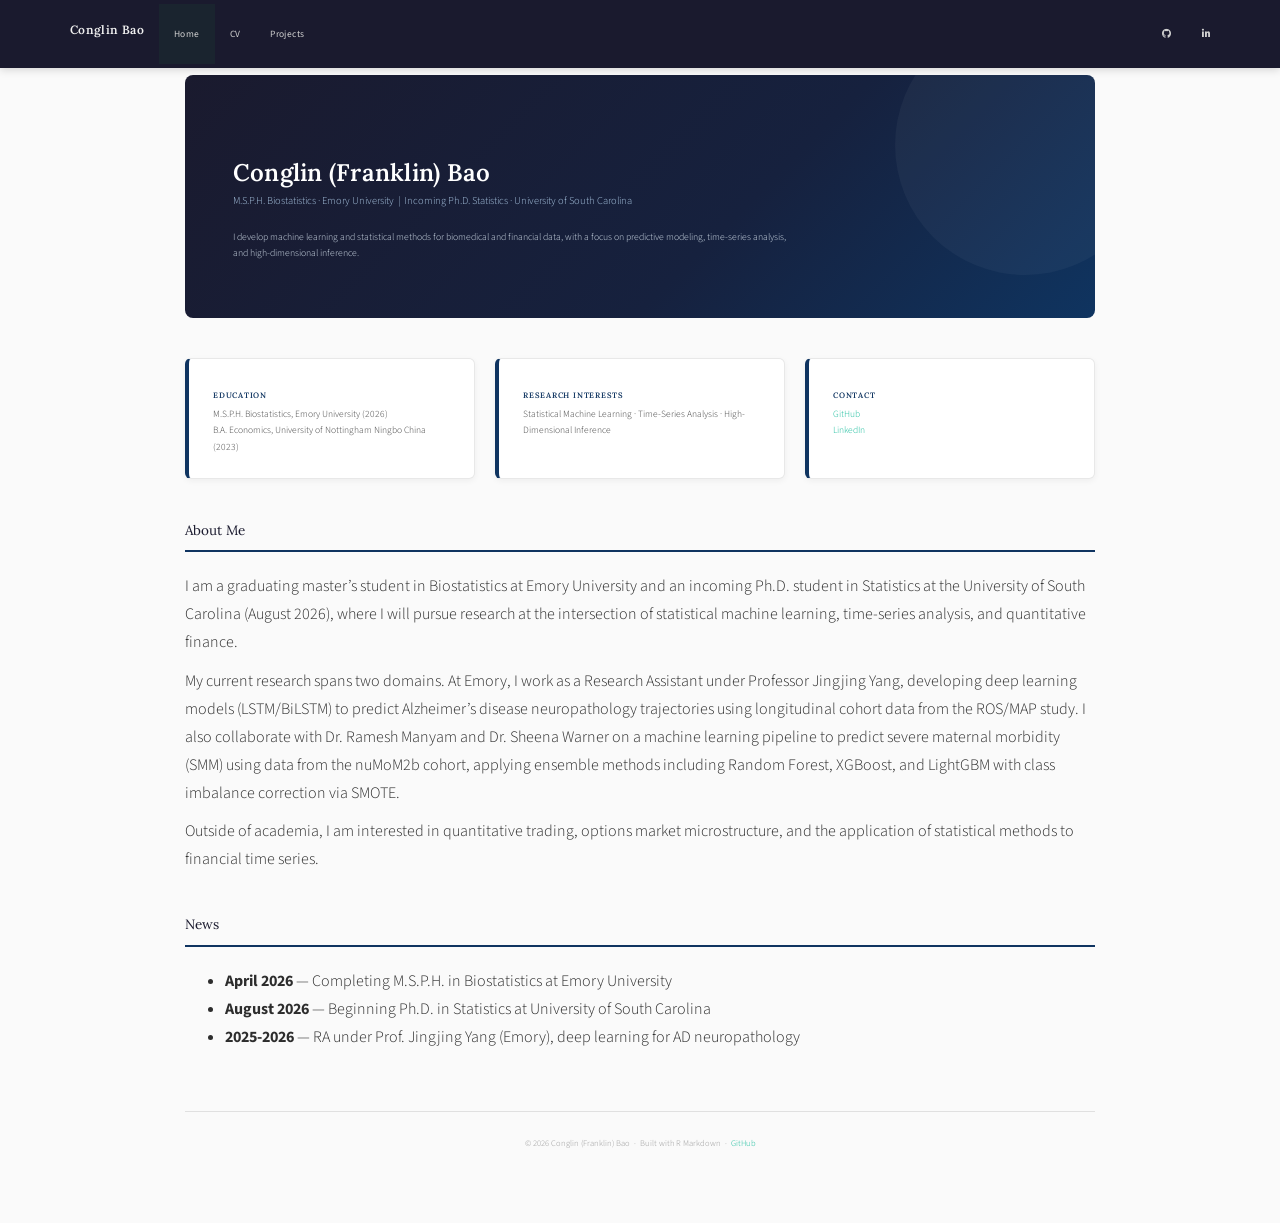
==== commit eb75012f: "fix HTML rendering" ====
--- a/docs/index.html
+++ b/docs/index.html
@@ -270,38 +270,33 @@
 
 
 <div class="hero-banner">
-<h1>
-Conglin (Franklin) Bao
-</h1>
-<div class="subtitle">
-M.S.P.H. Biostatistics · Emory University  |  Incoming Ph.D. Statistics
-· University of South Carolina
-</div>
-<div class="tagline">
-<pre><code>I develop machine learning and statistical methods for biomedical and financial data,
-with a focus on predictive modeling, time-series analysis, and high-dimensional inference.</code></pre>
-</div>
-</div>
+  <h1>Conglin (Franklin) Bao</h1>
+  <div class="subtitle">M.S.P.H. Biostatistics &middot; Emory University &nbsp;|&nbsp; Incoming Ph.D. Statistics &middot; University of South Carolina</div>
+  <div class="tagline">
+    I develop machine learning and statistical methods for biomedical and financial data,
+    with a focus on predictive modeling, time-series analysis, and high-dimensional inference.
+  </div>
+</div>
+
 <div class="info-cards">
-<div class="info-card">
-<pre><code>&lt;h4&gt;Education&lt;/h4&gt;
-&lt;p&gt;M.S.P.H. Biostatistics, Emory University (2026)&lt;br&gt;B.A. Economics, University of Nottingham Ningbo China (2023)&lt;/p&gt;</code></pre>
-</div>
-<div class="info-card">
-<pre><code>&lt;h4&gt;Research Interests&lt;/h4&gt;
-&lt;p&gt;Statistical Machine Learning · Time-Series Analysis · High-Dimensional Inference&lt;/p&gt;</code></pre>
-</div>
-<div class="info-card">
-<pre><code>&lt;h4&gt;Contact&lt;/h4&gt;
-&lt;p&gt;
-  &lt;a href=&quot;https://github.com/RichardFranklinBAO&quot; target=&quot;_blank&quot;&gt;GitHub&lt;/a&gt;&lt;br&gt;
-  &lt;a href=&quot;https://www.linkedin.com/in/conglinbao/&quot; target=&quot;_blank&quot;&gt;LinkedIn&lt;/a&gt;
-&lt;/p&gt;</code></pre>
-</div>
-</div>
-<div class="section-title">
-About Me
-</div>
+  <div class="info-card">
+    <h4>Education</h4>
+    <p>M.S.P.H. Biostatistics, Emory University (2026)<br>B.A. Economics, University of Nottingham Ningbo China (2023)</p>
+  </div>
+  <div class="info-card">
+    <h4>Research Interests</h4>
+    <p>Statistical Machine Learning &middot; Time-Series Analysis &middot; High-Dimensional Inference</p>
+  </div>
+  <div class="info-card">
+    <h4>Contact</h4>
+    <p>
+      <a href="https://github.com/RichardFranklinBAO" target="_blank">GitHub</a><br>
+      <a href="https://www.linkedin.com/in/conglinbao/" target="_blank">LinkedIn</a>
+    </p>
+  </div>
+</div>
+
+<div class="section-title">About Me</div>
 <p>I am a graduating master’s student in Biostatistics at Emory
 University and an incoming Ph.D. student in Statistics at the University
 of South Carolina (August 2026), where I will pursue research at the
@@ -319,20 +314,18 @@
 <p>Outside of academia, I am interested in quantitative trading, options
 market microstructure, and the application of statistical methods to
 financial time series.</p>
-<div class="section-title">
-News
-</div>
+<div class="section-title">News</div>
+
 <ul>
-<li><strong>April 2026</strong> — Completing M.S.P.H. in Biostatistics
-at Emory University</li>
-<li><strong>August 2026</strong> — Beginning Ph.D. in Statistics at
-University of South Carolina</li>
-<li><strong>2025–2026</strong> — RA under Prof. Jingjing Yang (Emory),
-deep learning for AD neuropathology</li>
+  <li><strong>April 2026</strong> — Completing M.S.P.H. in Biostatistics at Emory University</li>
+  <li><strong>August 2026</strong> — Beginning Ph.D. in Statistics at University of South Carolina</li>
+  <li><strong>2025-2026</strong> — RA under Prof. Jingjing Yang (Emory), deep learning for AD neuropathology</li>
 </ul>
+
 <div class="site-footer">
-<p>© 2026 Conglin (Franklin) Bao  ·  Built with R Markdown  · 
-<a href="https://github.com/RichardFranklinBAO" target="_blank">GitHub</a></p>
+  &copy; 2026 Conglin (Franklin) Bao &nbsp;&middot;&nbsp;
+  Built with R Markdown &nbsp;&middot;&nbsp;
+  <a href="https://github.com/RichardFranklinBAO" target="_blank">GitHub</a>
 </div>
 
 
